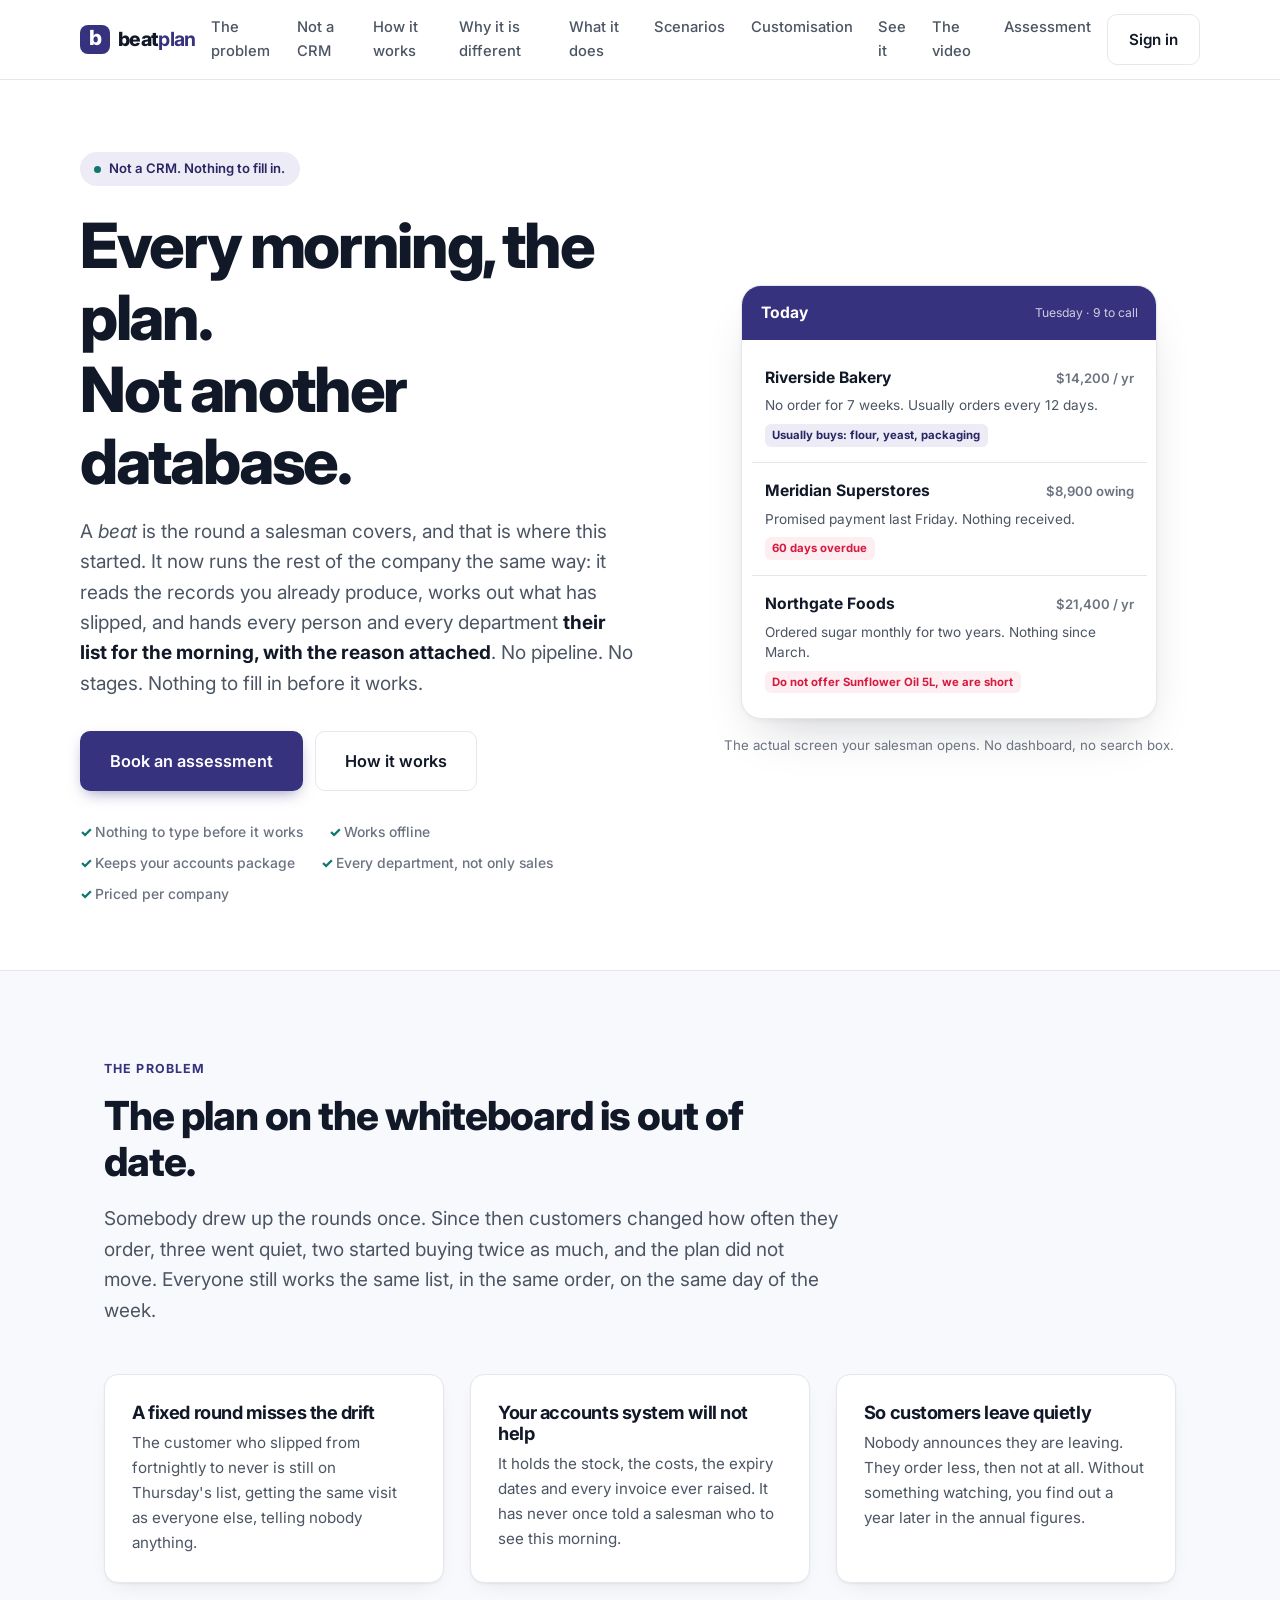
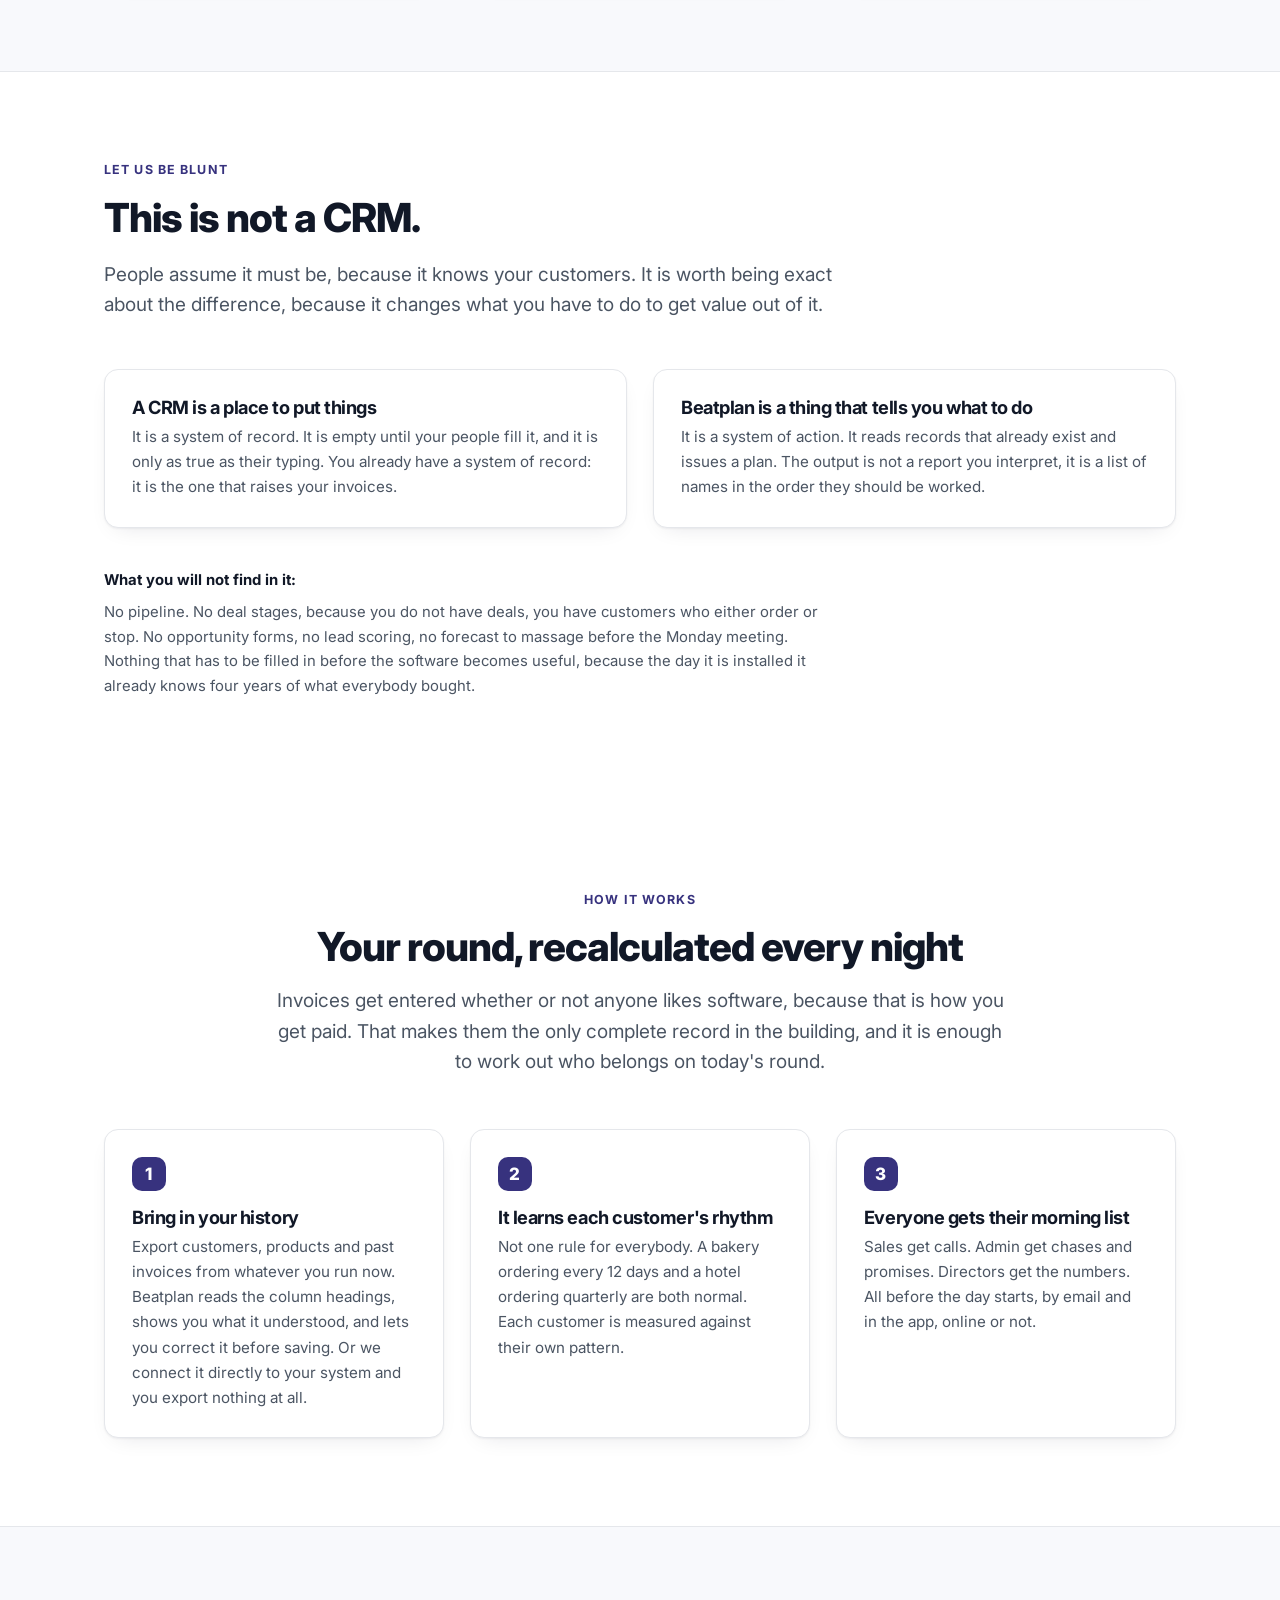
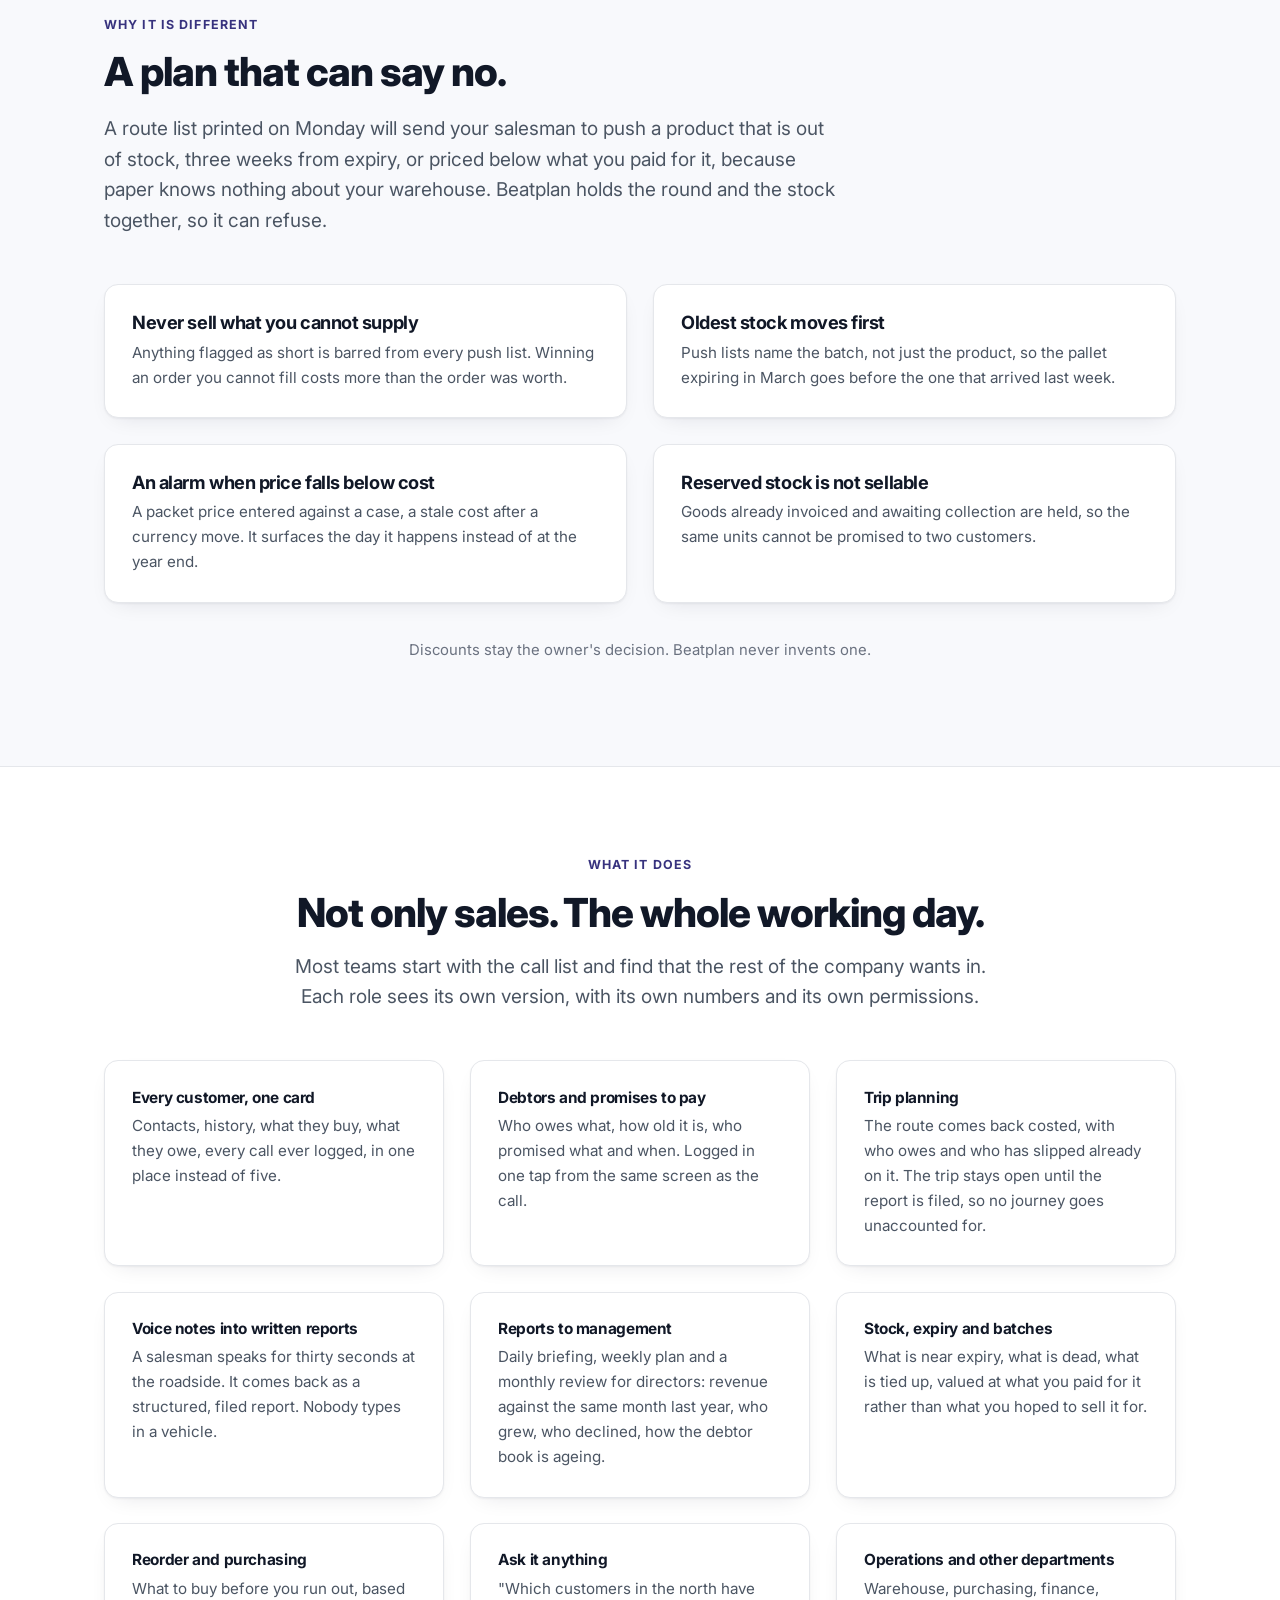
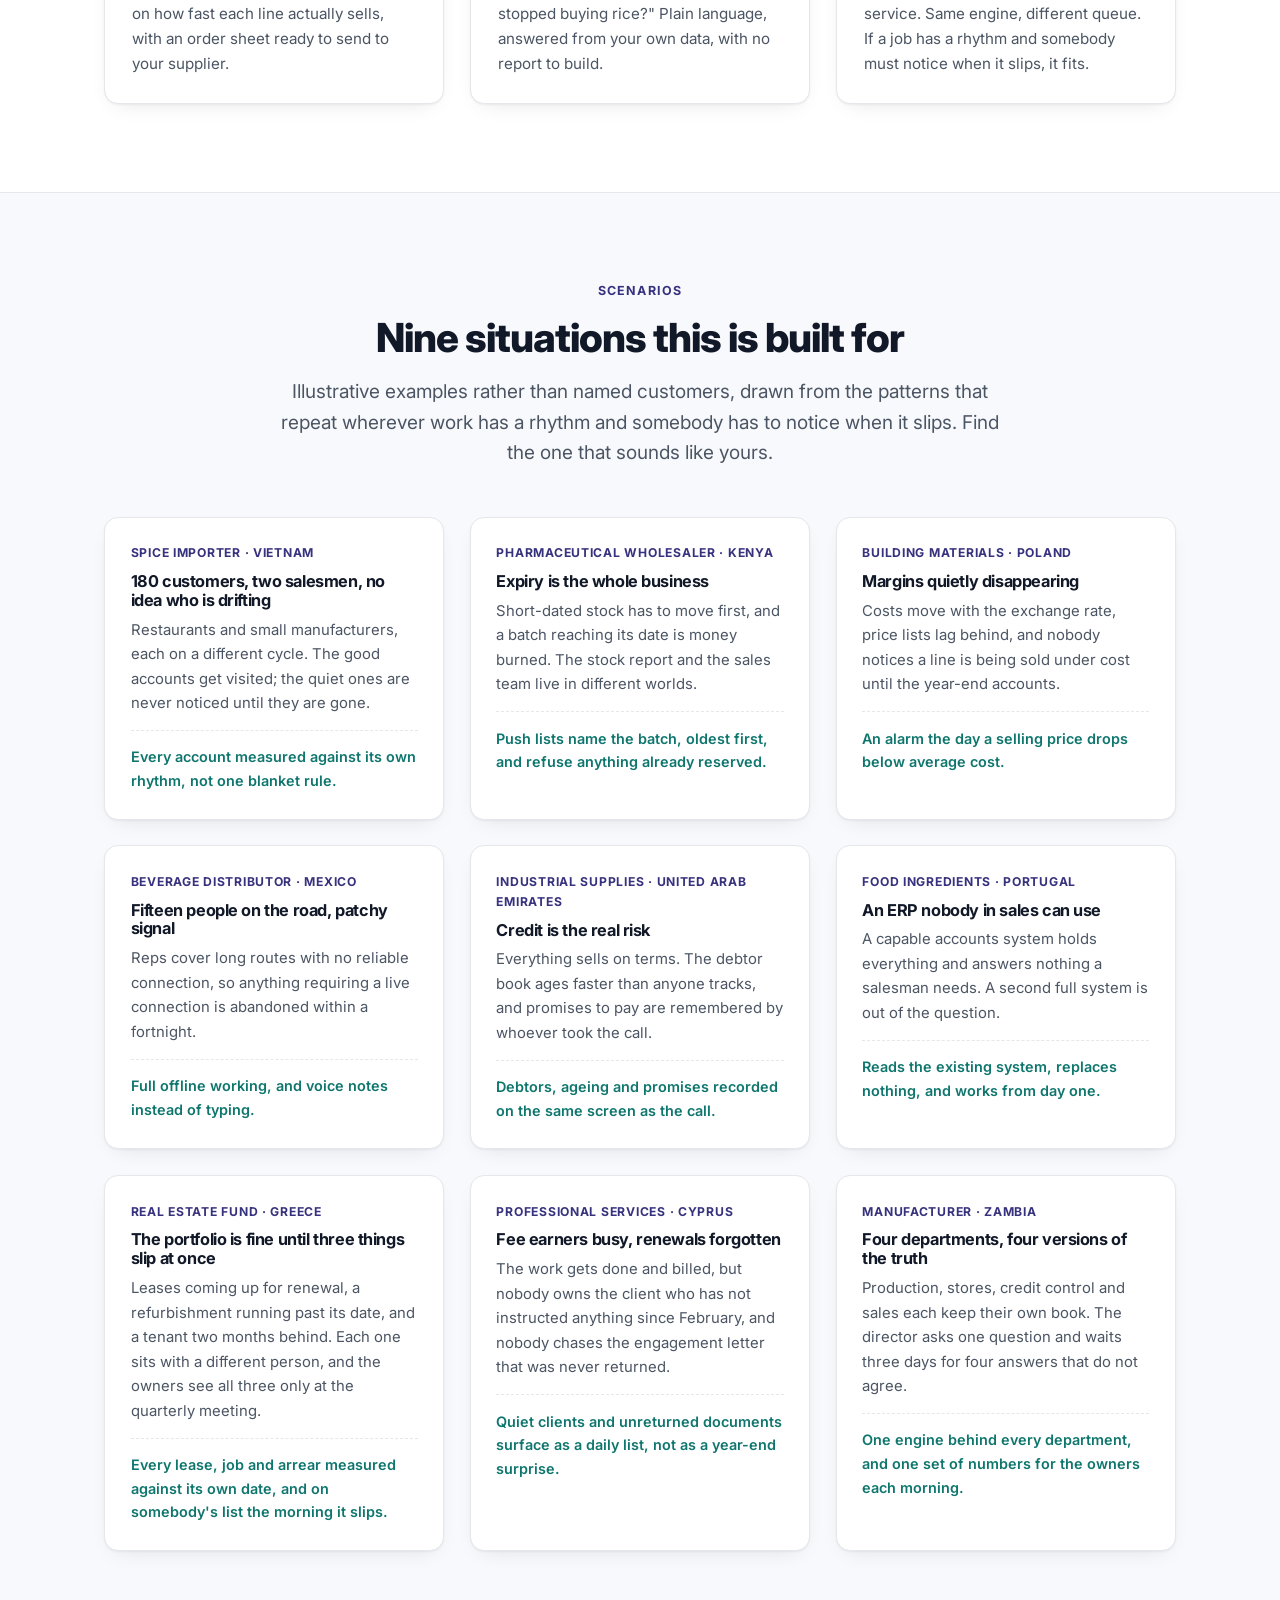
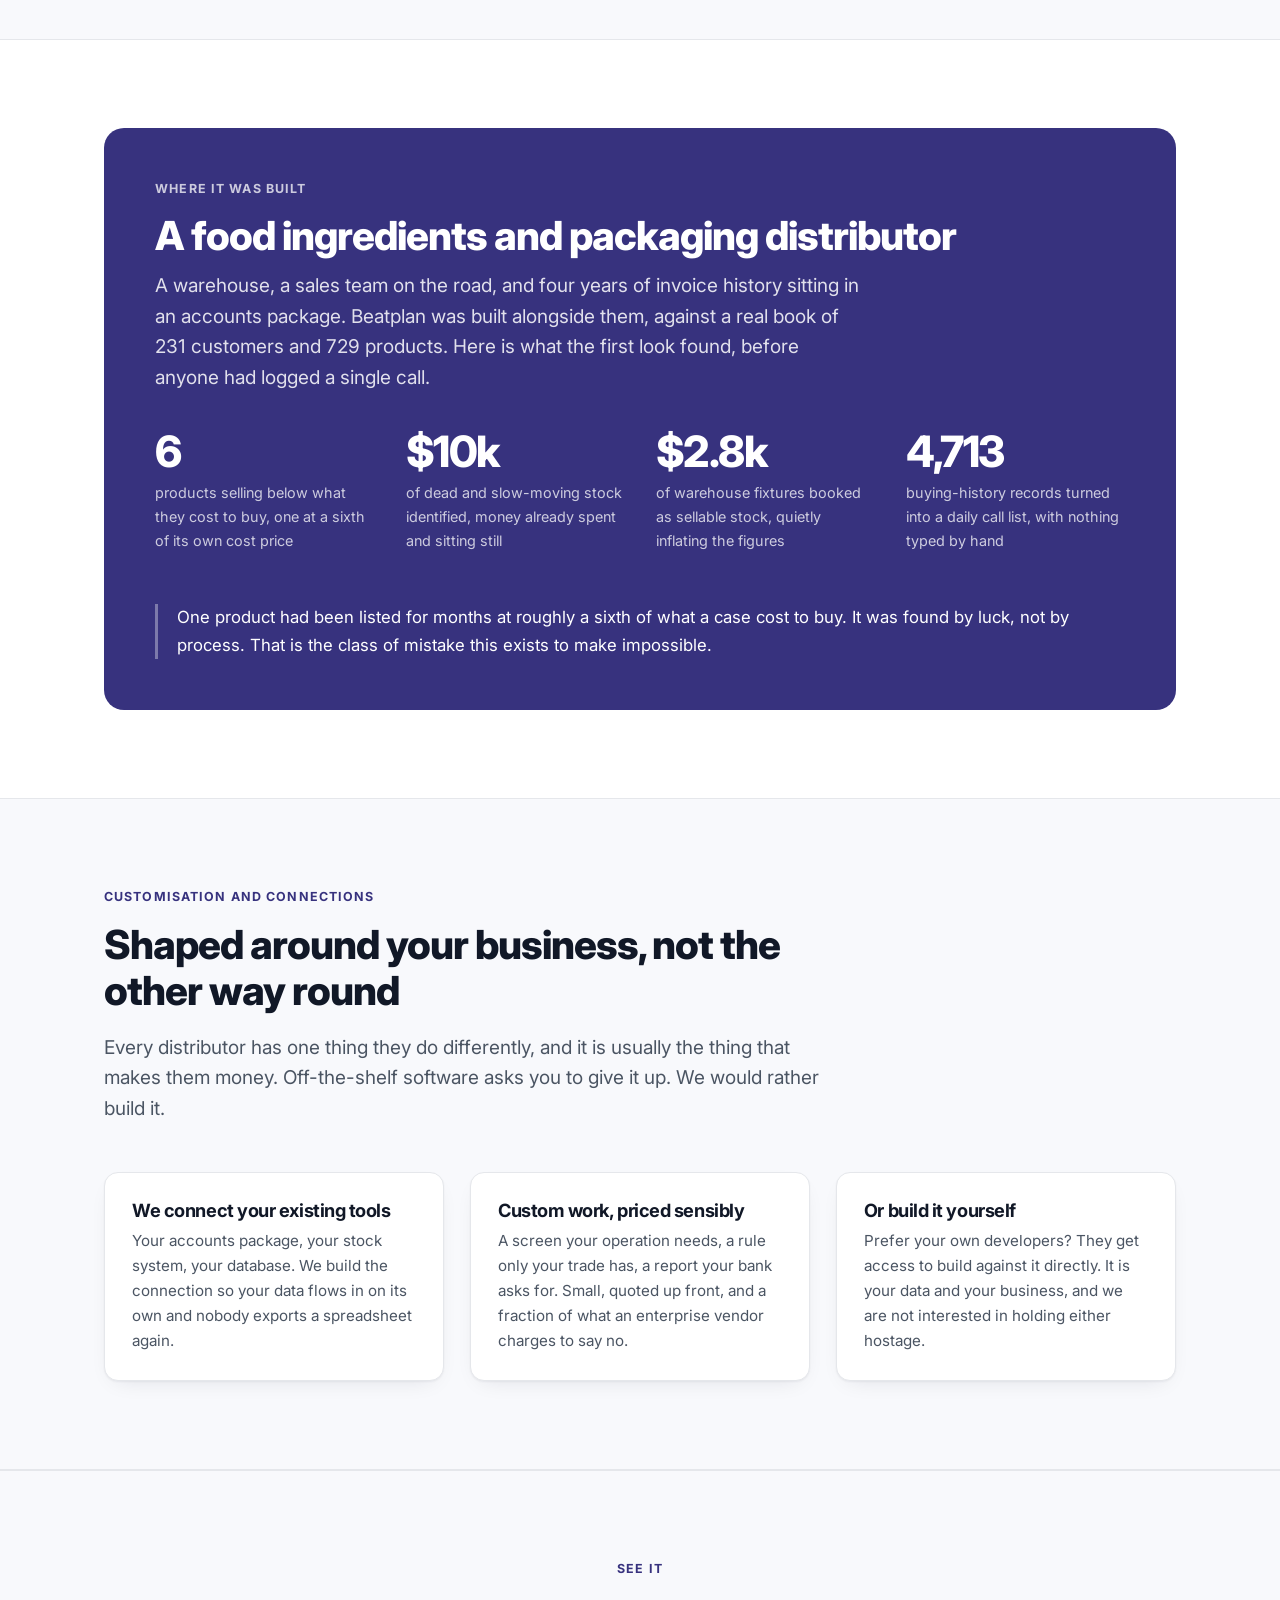
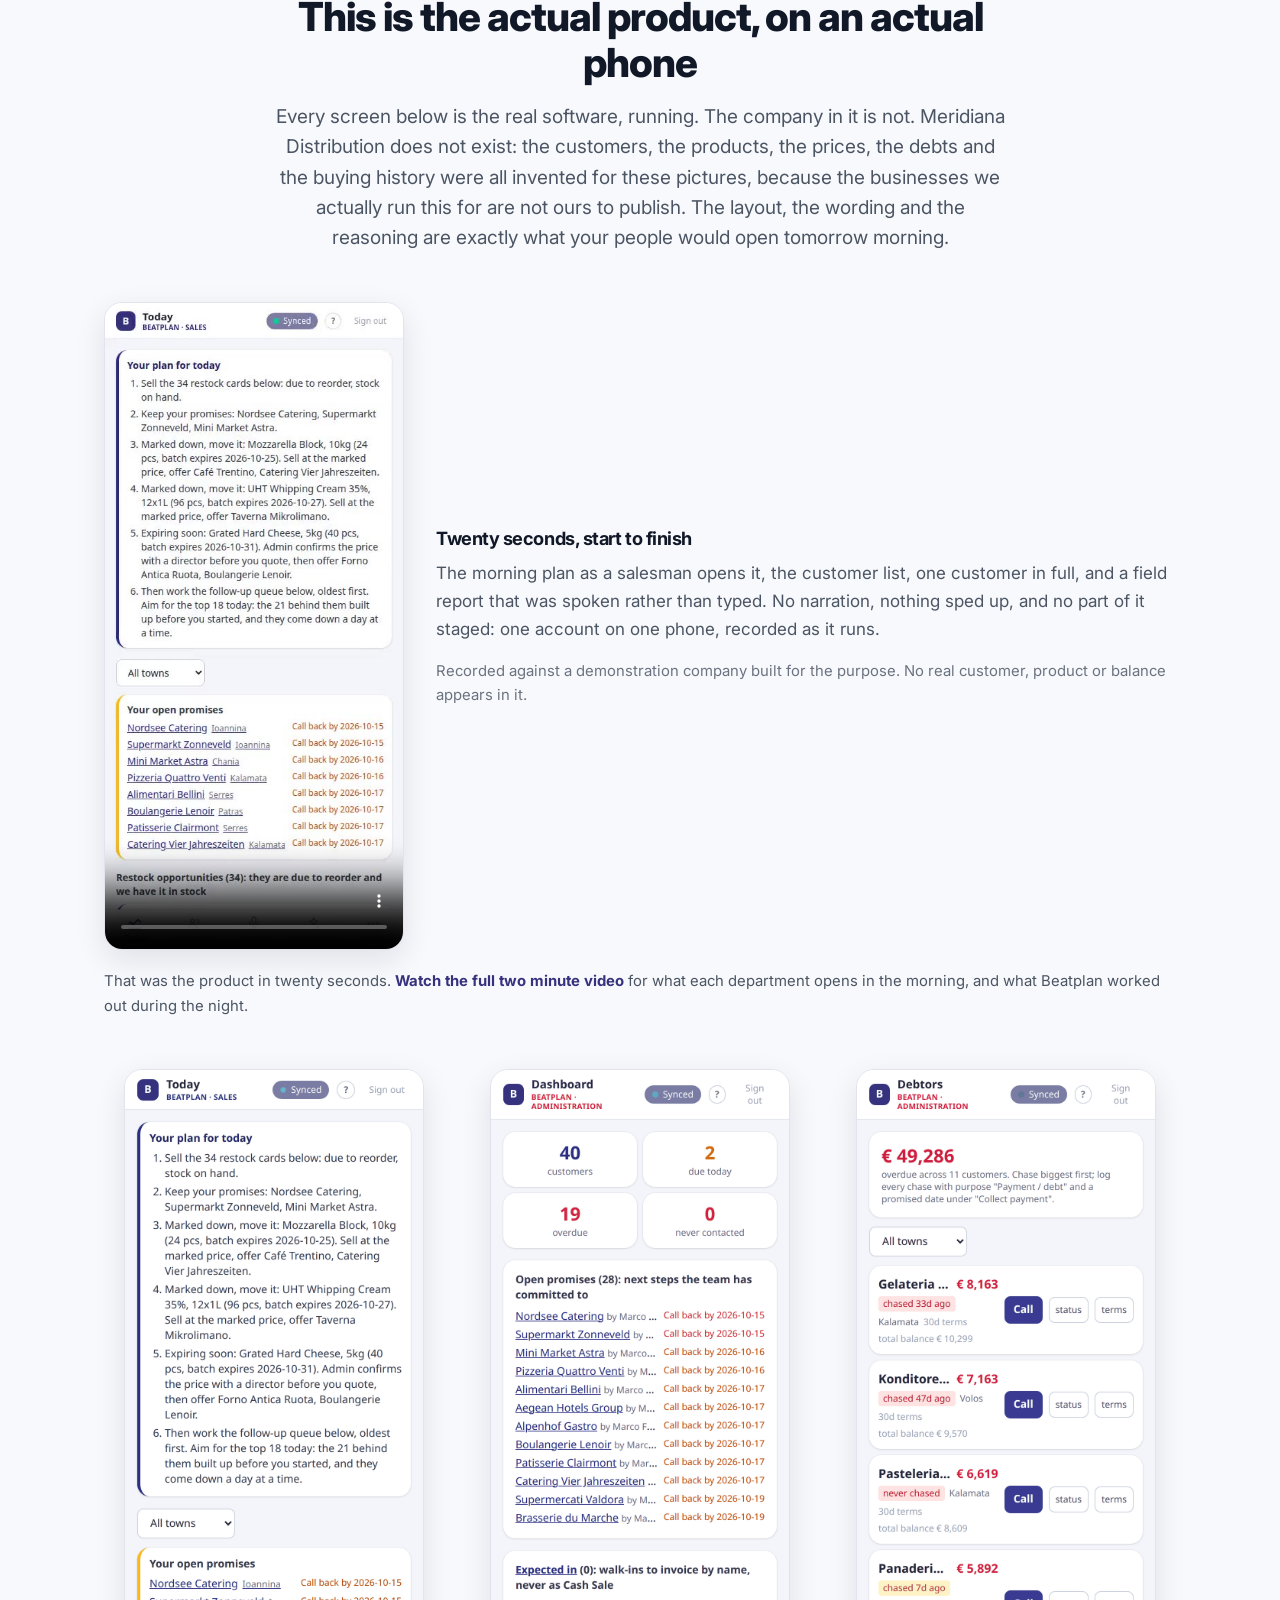
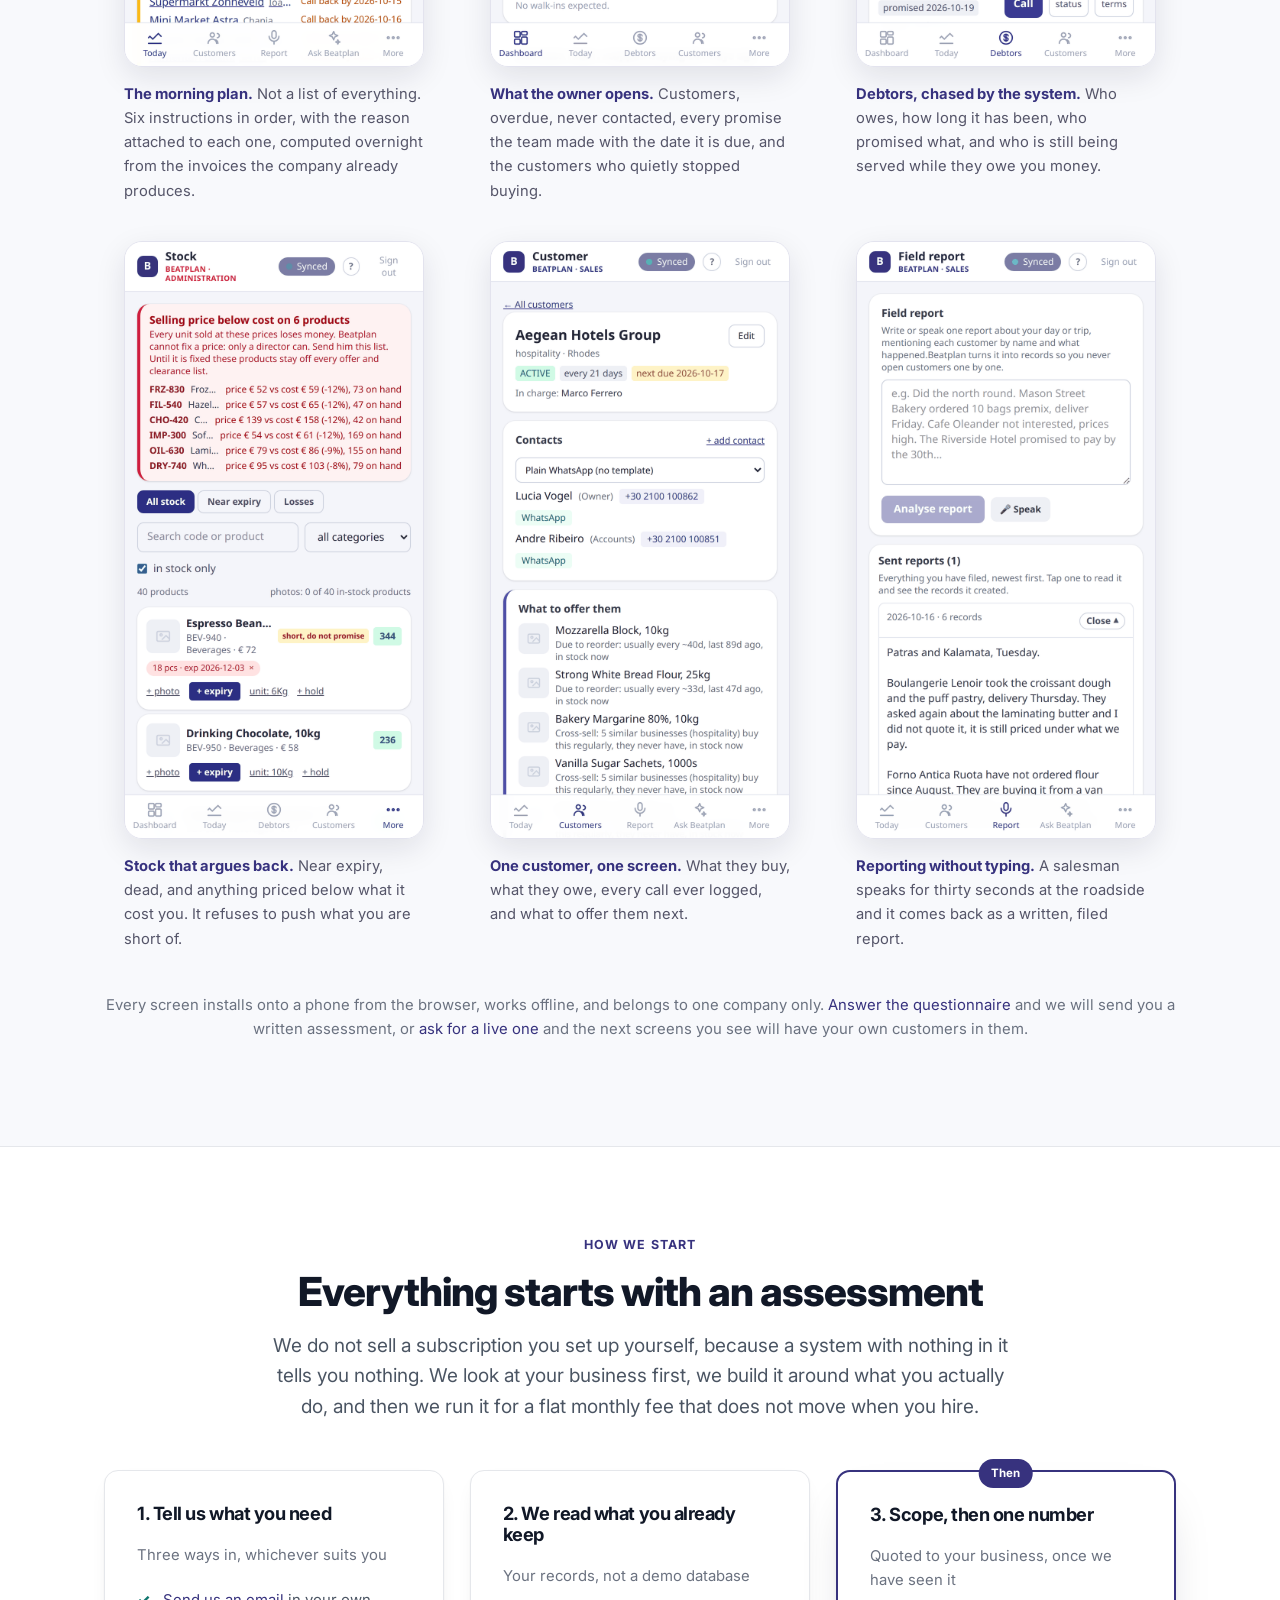
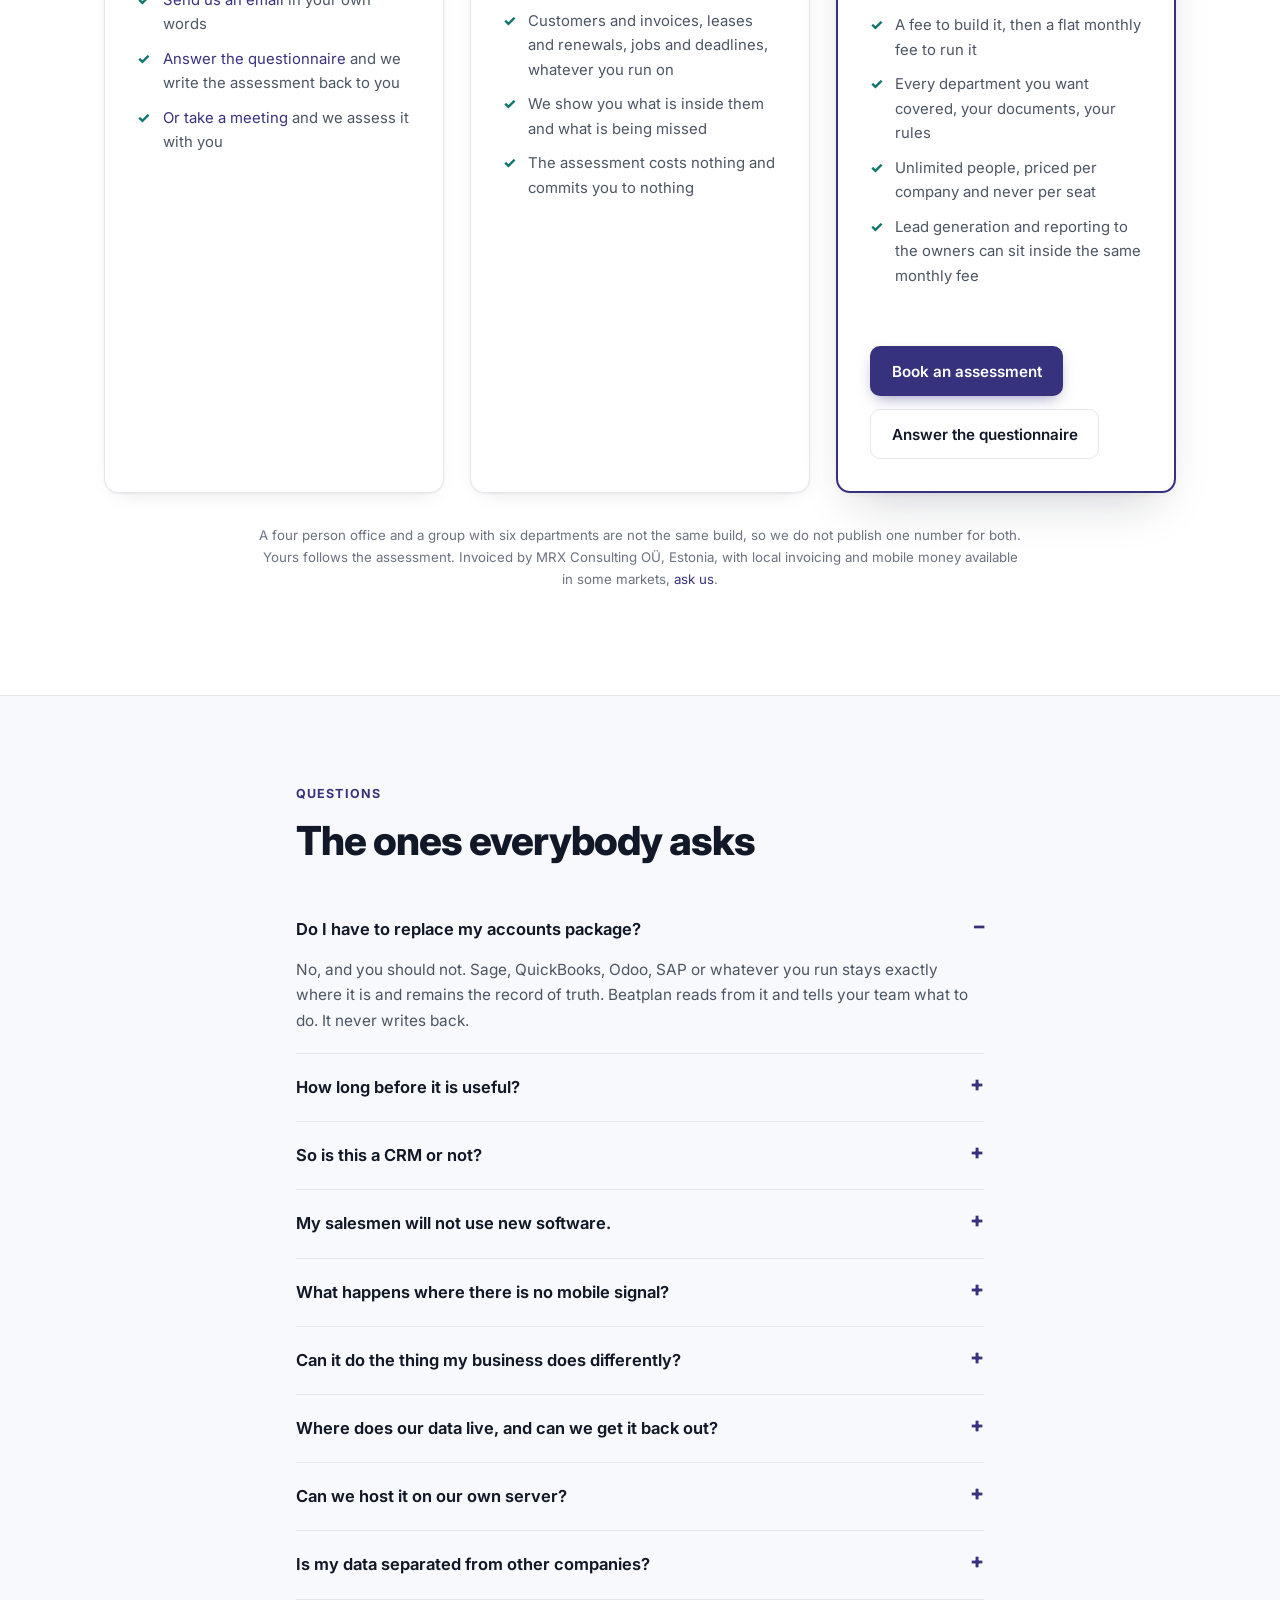
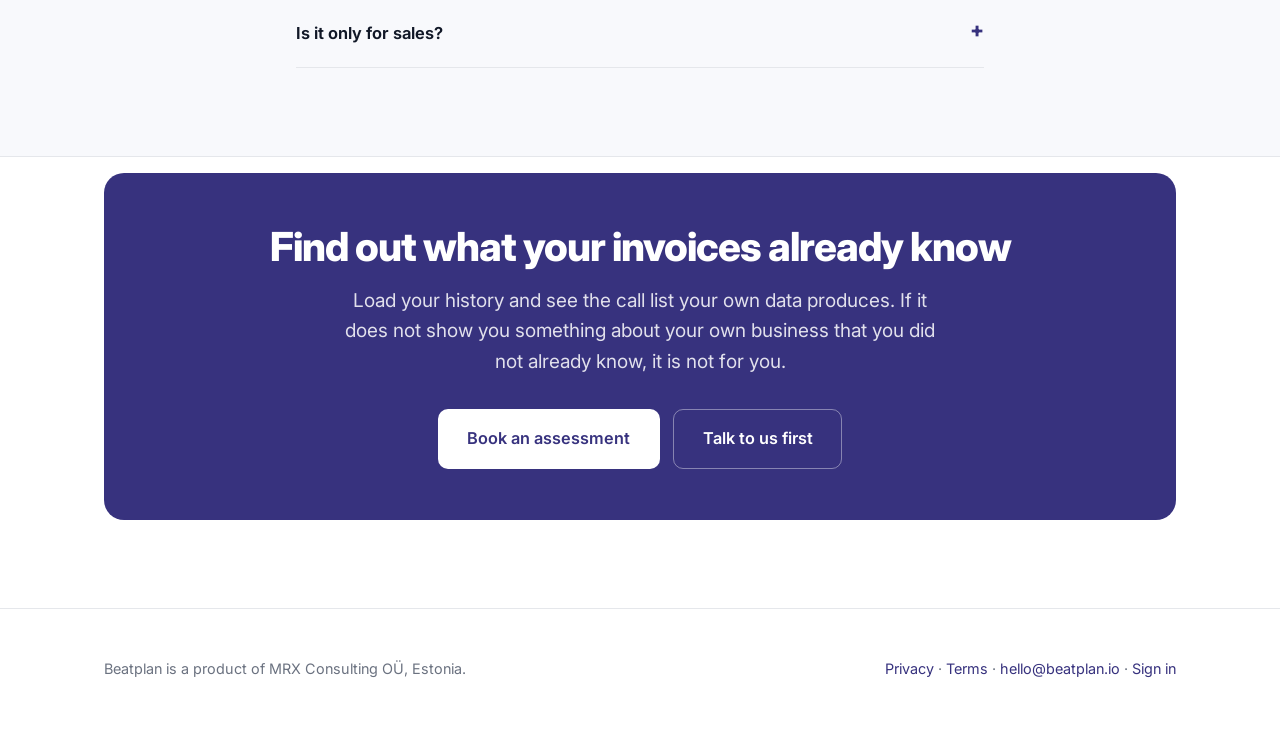
==== index.html @ 6fce6fce "Give each market the video with its own cast The launch video existed on the site only as an orphane" ====
<!doctype html>
<html lang="en">
<head>
<meta charset="utf-8">
<meta name="viewport" content="width=device-width, initial-scale=1, viewport-fit=cover">
<title>Beatplan, the day's plan, computed every morning</title>
<meta name="description" content="Beatplan is not a CRM. It is your beat plan, computed. It reads the invoices you already produce and issues the day's round: who each person sees, why, and what they may sell. Nothing to fill in. Built around your business, then one price for the whole company.">
<meta name="theme-color" content="#37327e">
<link rel="canonical" href="https://beatplan.io/">

<!-- Link previews. Viber, WhatsApp, Telegram, Slack and the rest all read
     these, and every one of them needs an ABSOLUTE image URL: a relative path
     resolves to nothing on their servers and the preview falls back to a bare
     line of text. og:image:width and :height let a chat app reserve the space
     before the image arrives, which is the difference between a card that
     appears and one that pops in a second later. -->
<meta property="og:site_name" content="Beatplan">
<meta property="og:title" content="Not a CRM. Your beat plan, computed.">
<meta property="og:description" content="Beatplan reads the invoices you already produce and issues the day's round: who to see, why, and what they may sell. Nothing to type. Built around your business, then one price for the whole company.">
<meta property="og:type" content="website">
<meta property="og:url" content="https://beatplan.io/">
<meta property="og:locale" content="en_GB">
<meta property="og:image" content="https://beatplan.io/og.png">
<meta property="og:image:secure_url" content="https://beatplan.io/og.png">
<meta property="og:image:type" content="image/png">
<meta property="og:image:width" content="1200">
<meta property="og:image:height" content="630">
<meta property="og:image:alt" content="Beatplan. Not a CRM. The manager that never sleeps.">

<meta name="twitter:card" content="summary_large_image">
<meta name="twitter:title" content="Not a CRM. Your beat plan, computed.">
<meta name="twitter:description" content="Beatplan reads the invoices you already produce and issues the day's round: who to see, why, and what they may sell.">
<meta name="twitter:image" content="https://beatplan.io/og.png">

<link rel="icon" href="/favicon.ico" sizes="any">
<link rel="icon" type="image/png" sizes="32x32" href="/favicon-32.png">
<link rel="apple-touch-icon" href="/apple-touch-icon.png">
<link rel="preconnect" href="https://fonts.googleapis.com">
<link rel="preconnect" href="https://fonts.gstatic.com" crossorigin>
<link href="https://fonts.googleapis.com/css2?family=Inter:wght@400;500;600;700;800&display=swap" rel="stylesheet">
<link rel="stylesheet" href="/app.css">
</head>
<body>

<header>
  <div class="wrap bar">
    <a class="logo" href="/"><span class="mark" aria-hidden="true">b</span><span>beat<b>plan</b></span></a>
    <nav class="navlinks">
      <a href="#problem">The problem</a>
      <a href="#notacrm">Not a CRM</a>
      <a href="#how">How it works</a>
      <a href="#rules">Why it is different</a>
      <a href="#does">What it does</a>
      <a href="#scenarios">Scenarios</a>
      <a href="#custom">Customisation</a>
      <a href="#see">See it</a>
      <a href="/video/">The video</a>
      <a href="#start">Assessment</a>
    </nav>
    <a class="btn btn-ghost" href="https://app.beatplan.io/">Sign in</a>
  </div>
</header>

<!-- hero -->
<div class="wrap hero">
  <div class="hero-grid">
    <div>
      <div class="pill"><span class="dot"></span> Not a CRM. Nothing to fill in.</div>
      <h1>Every morning, the plan.<br>Not another database.</h1>
      <p class="lede" style="margin-top:1.2rem">
        A <em>beat</em> is the round a salesman covers, and that is where this started. It now runs
        the rest of the company the same way: it reads the records you already produce, works out
        what has slipped, and hands every person and every department
        <strong style="color:var(--ink)">their list for the morning, with the reason attached</strong>.
        No pipeline. No stages. Nothing to fill in before it works.
      </p>
      <div class="btn-row" style="margin-top:2rem">
        <a class="btn btn-solid btn-lg" href="/assessment/">Book an assessment</a>
        <a class="btn btn-ghost btn-lg" href="#how">How it works</a>
      </div>
      <div class="trust">
        <span>Nothing to type before it works</span>
        <span>Works offline</span>
        <span>Keeps your accounts package</span>
        <span>Every department, not only sales</span>
        <span>Priced per company</span>
      </div>
    </div>
    <div>
      <div class="device">
        <div class="device-top"><strong>Today</strong><span>Tuesday · 9 to call</span></div>
        <div class="device-body">
          <div class="row">
            <div class="row-head"><span class="row-name" data-eu="Boulangerie Lenoir">Riverside Bakery</span><span class="row-val" data-eu="€14,200 / yr">$14,200 / yr</span></div>
            <p class="row-why">No order for 7 weeks. Usually orders every 12 days.</p>
            <span class="tag tag-brand">Usually buys: flour, yeast, packaging</span>
          </div>
          <div class="row">
            <div class="row-head"><span class="row-name" data-eu="Mercado Ribeiro">Meridian Superstores</span><span class="row-val" data-eu="€8,900 owing">$8,900 owing</span></div>
            <p class="row-why">Promised payment last Friday. Nothing received.</p>
            <span class="tag tag-alarm">60 days overdue</span>
          </div>
          <div class="row">
            <div class="row-head"><span class="row-name" data-eu="Nordkern Lebensmittel">Northgate Foods</span><span class="row-val" data-eu="€21,400 / yr">$21,400 / yr</span></div>
            <p class="row-why">Ordered sugar monthly for two years. Nothing since March.</p>
            <span class="tag tag-alarm">Do not offer Sunflower Oil 5L, we are short</span>
          </div>
        </div>
      </div>
      <p class="caption">The actual screen your salesman opens. No dashboard, no search box.</p>
    </div>
  </div>
</div>

<!-- problem -->
<section id="problem" class="tinted">
  <div class="wrap">
    <div class="narrow">
      <p class="eyebrow">The problem</p>
      <h2>The plan on the whiteboard is out of date.</h2>
      <p class="lede" style="margin-top:1.2rem">
        Somebody drew up the rounds once. Since then customers changed how often they order, three
        went quiet, two started buying twice as much, and the plan did not move. Everyone still works
        the same list, in the same order, on the same day of the week.
      </p>
    </div>
    <div class="grid g3" style="margin-top:3rem">
      <div class="card"><h3>A fixed round misses the drift</h3>
        <p>The customer who slipped from fortnightly to never is still on Thursday's list, getting the
        same visit as everyone else, telling nobody anything.</p></div>
      <div class="card"><h3>Your accounts system will not help</h3>
        <p>It holds the stock, the costs, the expiry dates and every invoice ever raised. It has never
        once told a salesman who to see this morning.</p></div>
      <div class="card"><h3>So customers leave quietly</h3>
        <p>Nobody announces they are leaving. They order less, then not at all. Without something
        watching, you find out a year later in the annual figures.</p></div>
    </div>
  </div>
</section>


<!-- what it is not -->
<section id="notacrm">
  <div class="wrap">
    <div class="narrow">
      <p class="eyebrow">Let us be blunt</p>
      <h2>This is not a CRM.</h2>
      <p class="lede" style="margin-top:1.2rem">
        People assume it must be, because it knows your customers. It is worth being exact about the
        difference, because it changes what you have to do to get value out of it.
      </p>
    </div>
    <div class="grid g2" style="margin-top:3rem">
      <div class="card">
        <h3>A CRM is a place to put things</h3>
        <p>It is a system of record. It is empty until your people fill it, and it is only as true as
        their typing. You already have a system of record: it is the one that raises your invoices.</p>
      </div>
      <div class="card">
        <h3>Beatplan is a thing that tells you what to do</h3>
        <p>It is a system of action. It reads records that already exist and issues a plan. The output
        is not a report you interpret, it is a list of names in the order they should be worked.</p>
      </div>
    </div>
    <div class="narrow" style="margin-top:2.5rem">
      <p class="small" style="margin-bottom:.5rem"><strong style="color:var(--ink)">What you will not find in it:</strong></p>
      <p class="small">
        No pipeline. No deal stages, because you do not have deals, you have customers who either
        order or stop. No opportunity forms, no lead scoring, no forecast to massage before the
        Monday meeting. Nothing that has to be filled in before the software becomes useful, because
        the day it is installed it already knows four years of what everybody bought.
      </p>
    </div>
  </div>
</section>

<!-- how -->
<section id="how">
  <div class="wrap">
    <div class="narrow center" style="margin:0 auto 3.2rem">
      <p class="eyebrow">How it works</p>
      <h2>Your round, recalculated every night</h2>
      <p class="lede" style="margin-top:1rem">
        Invoices get entered whether or not anyone likes software, because that is how you get paid.
        That makes them the only complete record in the building, and it is enough to work out who
        belongs on today's round.
      </p>
    </div>
    <div class="grid g3">
      <div class="card"><div class="step-n">1</div><h3>Bring in your history</h3>
        <p>Export customers, products and past invoices from whatever you run now. Beatplan reads the
        column headings, shows you what it understood, and lets you correct it before saving. Or we
        connect it directly to your system and you export nothing at all.</p></div>
      <div class="card"><div class="step-n">2</div><h3>It learns each customer's rhythm</h3>
        <p>Not one rule for everybody. A bakery ordering every 12 days and a hotel ordering quarterly
        are both normal. Each customer is measured against their own pattern.</p></div>
      <div class="card"><div class="step-n">3</div><h3>Everyone gets their morning list</h3>
        <p>Sales get calls. Admin get chases and promises. Directors get the numbers. All before the
        day starts, by email and in the app, online or not.</p></div>
    </div>
  </div>
</section>

<!-- difference -->
<section id="rules" class="tinted">
  <div class="wrap">
    <div class="narrow">
      <p class="eyebrow">Why it is different</p>
      <h2>A plan that can say no.</h2>
      <p class="lede" style="margin-top:1.2rem">
        A route list printed on Monday will send your salesman to push a product that is out of
        stock, three weeks from expiry, or priced below what you paid for it, because paper knows
        nothing about your warehouse. Beatplan holds the round and the stock together, so it can
        refuse.
      </p>
    </div>
    <div class="grid g2" style="margin-top:3rem">
      <div class="card"><h3>Never sell what you cannot supply</h3>
        <p>Anything flagged as short is barred from every push list. Winning an order you cannot fill
        costs more than the order was worth.</p></div>
      <div class="card"><h3>Oldest stock moves first</h3>
        <p>Push lists name the batch, not just the product, so the pallet expiring in March goes
        before the one that arrived last week.</p></div>
      <div class="card"><h3>An alarm when price falls below cost</h3>
        <p>A packet price entered against a case, a stale cost after a currency move. It surfaces the
        day it happens instead of at the year end.</p></div>
      <div class="card"><h3>Reserved stock is not sellable</h3>
        <p>Goods already invoiced and awaiting collection are held, so the same units cannot be
        promised to two customers.</p></div>
    </div>
    <p class="center muted small" style="margin-top:2.2rem">Discounts stay the owner's decision. Beatplan never invents one.</p>
  </div>
</section>

<!-- what it does -->
<section id="does">
  <div class="wrap">
    <div class="narrow center" style="margin:0 auto 3rem">
      <p class="eyebrow">What it does</p>
      <h2>Not only sales. The whole working day.</h2>
      <p class="lede" style="margin-top:1rem">
        Most teams start with the call list and find that the rest of the company wants in. Each role
        sees its own version, with its own numbers and its own permissions.
      </p>
    </div>
    <div class="grid g3">
      <div class="card"><h4>Every customer, one card</h4><p class="small" style="margin-top:.4rem">Contacts, history, what they buy, what they owe, every call ever logged, in one place instead of five.</p></div>
      <div class="card"><h4>Debtors and promises to pay</h4><p class="small" style="margin-top:.4rem">Who owes what, how old it is, who promised what and when. Logged in one tap from the same screen as the call.</p></div>
      <div class="card"><h4>Trip planning</h4><p class="small" style="margin-top:.4rem">The route comes back costed, with who owes and who has slipped already on it. The trip stays open until the report is filed, so no journey goes unaccounted for.</p></div>
      <div class="card"><h4>Voice notes into written reports</h4><p class="small" style="margin-top:.4rem">A salesman speaks for thirty seconds at the roadside. It comes back as a structured, filed report. Nobody types in a vehicle.</p></div>
      <div class="card"><h4>Reports to management</h4><p class="small" style="margin-top:.4rem">Daily briefing, weekly plan and a monthly review for directors: revenue against the same month last year, who grew, who declined, how the debtor book is ageing.</p></div>
      <div class="card"><h4>Stock, expiry and batches</h4><p class="small" style="margin-top:.4rem">What is near expiry, what is dead, what is tied up, valued at what you paid for it rather than what you hoped to sell it for.</p></div>
      <div class="card"><h4>Reorder and purchasing</h4><p class="small" style="margin-top:.4rem">What to buy before you run out, based on how fast each line actually sells, with an order sheet ready to send to your supplier.</p></div>
      <div class="card"><h4>Ask it anything</h4><p class="small" style="margin-top:.4rem">"Which customers in the north have stopped buying rice?" Plain language, answered from your own data, with no report to build.</p></div>
      <div class="card"><h4>Operations and other departments</h4><p class="small" style="margin-top:.4rem">Warehouse, purchasing, finance, service. Same engine, different queue. If a job has a rhythm and somebody must notice when it slips, it fits.</p></div>
    </div>
  </div>
</section>

<!-- scenarios -->
<section id="scenarios" class="tinted">
  <div class="wrap">
    <div class="narrow center" style="margin:0 auto 3rem">
      <p class="eyebrow">Scenarios</p>
      <h2>Nine situations this is built for</h2>
      <p class="lede" style="margin-top:1rem">
        Illustrative examples rather than named customers, drawn from the patterns that repeat
        wherever work has a rhythm and somebody has to notice when it slips. Find the one that
        sounds like yours.
      </p>
    </div>
    <div class="grid g3">
      <div class="scen" data-region="row">
        <div class="where">Spice importer · Vietnam</div>
        <h4>180 customers, two salesmen, no idea who is drifting</h4>
        <p>Restaurants and small manufacturers, each on a different cycle. The good accounts get
        visited; the quiet ones are never noticed until they are gone.</p>
        <p class="out">Every account measured against its own rhythm, not one blanket rule.</p>
      </div>
      <div class="scen" data-region="africa">
        <div class="where">Pharmaceutical wholesaler · Kenya</div>
        <h4>Expiry is the whole business</h4>
        <p>Short-dated stock has to move first, and a batch reaching its date is money burned. The
        stock report and the sales team live in different worlds.</p>
        <p class="out">Push lists name the batch, oldest first, and refuse anything already reserved.</p>
      </div>
      <div class="scen" data-region="eu">
        <div class="where">Building materials · Poland</div>
        <h4>Margins quietly disappearing</h4>
        <p>Costs move with the exchange rate, price lists lag behind, and nobody notices a line is
        being sold under cost until the year-end accounts.</p>
        <p class="out">An alarm the day a selling price drops below average cost.</p>
      </div>
      <div class="scen" data-region="row">
        <div class="where">Beverage distributor · Mexico</div>
        <h4>Fifteen people on the road, patchy signal</h4>
        <p>Reps cover long routes with no reliable connection, so anything requiring a live
        connection is abandoned within a fortnight.</p>
        <p class="out">Full offline working, and voice notes instead of typing.</p>
      </div>
      <div class="scen" data-region="row">
        <div class="where">Industrial supplies · United Arab Emirates</div>
        <h4>Credit is the real risk</h4>
        <p>Everything sells on terms. The debtor book ages faster than anyone tracks, and promises to
        pay are remembered by whoever took the call.</p>
        <p class="out">Debtors, ageing and promises recorded on the same screen as the call.</p>
      </div>
      <div class="scen" data-region="eu">
        <div class="where">Food ingredients · Portugal</div>
        <h4>An ERP nobody in sales can use</h4>
        <p>A capable accounts system holds everything and answers nothing a salesman needs. A second
        full system is out of the question.</p>
        <p class="out">Reads the existing system, replaces nothing, and works from day one.</p>
      </div>
      <div class="scen" data-region="eu">
        <div class="where">Real estate fund · Greece</div>
        <h4>The portfolio is fine until three things slip at once</h4>
        <p>Leases coming up for renewal, a refurbishment running past its date, and a tenant two
        months behind. Each one sits with a different person, and the owners see all three only at
        the quarterly meeting.</p>
        <p class="out">Every lease, job and arrear measured against its own date, and on somebody's list the morning it slips.</p>
      </div>
      <div class="scen" data-region="eu">
        <div class="where">Professional services · Cyprus</div>
        <h4>Fee earners busy, renewals forgotten</h4>
        <p>The work gets done and billed, but nobody owns the client who has not instructed anything
        since February, and nobody chases the engagement letter that was never returned.</p>
        <p class="out">Quiet clients and unreturned documents surface as a daily list, not as a year-end surprise.</p>
      </div>
      <div class="scen" data-region="africa">
        <div class="where">Manufacturer · Zambia</div>
        <h4>Four departments, four versions of the truth</h4>
        <p>Production, stores, credit control and sales each keep their own book. The director asks
        one question and waits three days for four answers that do not agree.</p>
        <p class="out">One engine behind every department, and one set of numbers for the owners each morning.</p>
      </div>
    </div>
  </div>
</section>

<!-- case study -->
<section>
  <div class="wrap">
    <div class="case">
      <p class="eyebrow" style="color:rgba(255,255,255,.75)">Where it was built</p>
      <h2>A food ingredients and packaging distributor</h2>
      <p class="lede" style="color:rgba(255,255,255,.85); max-width:44rem">
        A warehouse, a sales team on the road, and four years of invoice history sitting in an
        accounts package. Beatplan was built alongside them, against a real book of 231 customers and
        729 products. Here is what the first look found, before anyone had logged a single call.
      </p>
      <div class="case-grid">
        <div><div class="stat">6</div><p class="stat-l">products selling below what they cost to buy, one at a sixth of its own cost price</p></div>
        <div><div class="stat">$10k</div><p class="stat-l">of dead and slow-moving stock identified, money already spent and sitting still</p></div>
        <div><div class="stat">$2.8k</div><p class="stat-l">of warehouse fixtures booked as sellable stock, quietly inflating the figures</p></div>
        <div><div class="stat">4,713</div><p class="stat-l">buying-history records turned into a daily call list, with nothing typed by hand</p></div>
      </div>
      <div class="quote">
        One product had been listed for months at roughly a sixth of what a case cost to buy. It was
        found by luck, not by process. That is the class of mistake this exists to make impossible.
      </div>
    </div>
  </div>
</section>

<!-- customisation -->
<section id="custom" class="tinted">
  <div class="wrap">
    <div class="narrow">
      <p class="eyebrow">Customisation and connections</p>
      <h2>Shaped around your business, not the other way round</h2>
      <p class="lede" style="margin-top:1.2rem">
        Every distributor has one thing they do differently, and it is usually the thing that makes
        them money. Off-the-shelf software asks you to give it up. We would rather build it.
      </p>
    </div>
    <div class="grid g3" style="margin-top:3rem">
      <div class="card"><h3>We connect your existing tools</h3>
        <p>Your accounts package, your stock system, your database. We build the connection so your
        data flows in on its own and nobody exports a spreadsheet again.</p></div>
      <div class="card"><h3>Custom work, priced sensibly</h3>
        <p>A screen your operation needs, a rule only your trade has, a report your bank asks for.
        Small, quoted up front, and a fraction of what an enterprise vendor charges to say no.</p></div>
      <div class="card"><h3>Or build it yourself</h3>
        <p>Prefer your own developers? They get access to build against it directly. It is your data
        and your business, and we are not interested in holding either hostage.</p></div>
    </div>
  </div>
</section>

<!-- see it -->
<section id="see" class="tinted">
  <div class="wrap">
    <div class="narrow center" style="margin:0 auto 3rem">
      <p class="eyebrow">See it</p>
      <h2>This is the actual product, on an actual phone</h2>
      <p class="lede" style="margin-top:1rem">
        Every screen below is the real software, running. The company in it is not. Meridiana
        Distribution does not exist: the customers, the products, the prices, the debts and the
        buying history were all invented for these pictures, because the businesses we actually
        run this for are not ours to publish. The layout, the wording and the reasoning are
        exactly what your people would open tomorrow morning.
      </p>
    </div>

    <div class="vidwrap">
      <video controls playsinline muted preload="none"
             poster="/img/beatplan-walkthrough-poster.jpg">
        <source src="/img/beatplan-walkthrough.mp4" type="video/mp4">
        Your browser cannot play this video. The screens below show the same thing.
      </video>
      <div>
        <h3>Twenty seconds, start to finish</h3>
        <p>The morning plan as a salesman opens it, the customer list, one customer in full, and a
          field report that was spoken rather than typed. No narration, nothing sped up, and no
          part of it staged: one account on one phone, recorded as it runs.</p>
        <p class="small muted">Recorded against a demonstration company built for the purpose.
          No real customer, product or balance appears in it.</p>
      </div>
    </div>
    <p class="small" style="margin:-2rem 0 3.2rem">
        That was the product in twenty seconds. <a href="/video/"><strong>Watch the full two minute
        video</strong></a> for what each department opens in the morning, and what Beatplan worked
        out during the night.
      </p>

    <div class="shots">
      <div class="shot">
        <img src="/img/app-today.png" alt="The day's plan on a salesman's phone" loading="lazy">
        <p><b>The morning plan.</b> Not a list of everything. Six instructions in order, with the
          reason attached to each one, computed overnight from the invoices the company already
          produces.</p>
      </div>
      <div class="shot">
        <img src="/img/app-dashboard.png" alt="The director's dashboard" loading="lazy">
        <p><b>What the owner opens.</b> Customers, overdue, never contacted, every promise the team
          made with the date it is due, and the customers who quietly stopped buying.</p>
      </div>
      <div class="shot">
        <img src="/img/app-debtors.png" alt="Debtors and collections" loading="lazy">
        <p><b>Debtors, chased by the system.</b> Who owes, how long it has been, who promised what,
          and who is still being served while they owe you money.</p>
      </div>
    </div>

    <div class="shots" style="margin-top:2.4rem">
      <div class="shot">
        <img src="/img/app-stock.png" alt="Stock, batches and expiry" loading="lazy">
        <p><b>Stock that argues back.</b> Near expiry, dead, and anything priced below what it cost
          you. It refuses to push what you are short of.</p>
      </div>
      <div class="shot">
        <img src="/img/app-customer.png" alt="A single customer record" loading="lazy">
        <p><b>One customer, one screen.</b> What they buy, what they owe, every call ever logged,
          and what to offer them next.</p>
      </div>
      <div class="shot">
        <img src="/img/app-report.png" alt="Reporting from the field" loading="lazy">
        <p><b>Reporting without typing.</b> A salesman speaks for thirty seconds at the roadside and
          it comes back as a written, filed report.</p>
      </div>
    </div>

    <p class="center small muted" style="margin-top:2.6rem">
      Every screen installs onto a phone from the browser, works offline, and belongs to one company
      only. <a href="/questionnaire/">Answer the questionnaire</a> and we will send you a written
      assessment, or <a href="/assessment/">ask for a live one</a> and the next screens you see will
      have your own customers in them.
    </p>
  </div>
</section>

<!-- how we start -->
<section id="start">
  <div class="wrap">
    <div class="narrow center" style="margin:0 auto 3rem">
      <p class="eyebrow">How we start</p>
      <h2>Everything starts with an assessment</h2>
      <p class="lede" style="margin-top:1rem">
        We do not sell a subscription you set up yourself, because a system with nothing in it
        tells you nothing. We look at your business first, we build it around what you actually
        do, and then we run it for a flat monthly fee that does not move when you hire.
      </p>
    </div>

    <div class="grid g3">
      <div class="plan">
        <h3>1. Tell us what you need</h3>
        <p class="small muted" style="margin:.4rem 0 0">Three ways in, whichever suits you</p>
        <ul class="ticks">
          <li><a href="mailto:hello@beatplan.io">Send us an email</a> in your own words</li>
          <li><a href="/questionnaire/">Answer the questionnaire</a> and we write the assessment back to you</li>
          <li><a href="/assessment/">Or take a meeting</a> and we assess it with you</li>
        </ul>
      </div>
      <div class="plan">
        <h3>2. We read what you already keep</h3>
        <p class="small muted" style="margin:.4rem 0 0">Your records, not a demo database</p>
        <ul class="ticks">
          <li>Customers and invoices, leases and renewals, jobs and deadlines, whatever you run on</li>
          <li>We show you what is inside them and what is being missed</li>
          <li>The assessment costs nothing and commits you to nothing</li>
        </ul>
      </div>
      <div class="plan featured">
        <span class="badge">Then</span>
        <h3>3. Scope, then one number</h3>
        <p class="small muted" style="margin:.4rem 0 0">Quoted to your business, once we have seen it</p>
        <ul class="ticks">
          <li>A fee to build it, then a flat monthly fee to run it</li>
          <li>Every department you want covered, your documents, your rules</li>
          <li>Unlimited people, priced per company and never per seat</li>
          <li>Lead generation and reporting to the owners can sit inside the same monthly fee</li>
        </ul>
        <div class="btn-row" style="margin-top:1.2rem">
          <a class="btn btn-solid" href="/assessment/">Book an assessment</a>
          <a class="btn btn-ghost" href="/questionnaire/">Answer the questionnaire</a>
        </div>
      </div>
    </div>

    <p class="tiny muted center" style="margin-top:2rem; max-width:48rem; margin-left:auto; margin-right:auto">
      A four person office and a group with six departments are not the same build, so we do not
      publish one number for both. Yours follows the assessment. Invoiced by MRX Consulting O&Uuml;,
      Estonia, with local invoicing and mobile money available in some markets,
      <a href="mailto:hello@beatplan.io">ask us</a>.
    </p>
  </div>
</section>

<!-- faq -->
<section class="tinted">
  <div class="wrap narrow">
    <p class="eyebrow">Questions</p>
    <h2 style="margin-bottom:2rem">The ones everybody asks</h2>
    <details open><summary>Do I have to replace my accounts package?</summary>
      <p>No, and you should not. Sage, QuickBooks, Odoo, SAP or whatever you run stays exactly where
      it is and remains the record of truth. Beatplan reads from it and tells your team what to do.
      It never writes back.</p></details>
    <details><summary>How long before it is useful?</summary>
      <p>As long as it takes to export three spreadsheets, or nothing at all if we connect your
      system directly. Once your customers and invoice history are in, the call list is there the
      same day, because it is calculated from history rather than built up from new activity. This
      is the practical difference from anything that starts empty: those take a quarter of typing
      before they can tell you anything you did not already know.</p></details>
    <details><summary>So is this a CRM or not?</summary>
      <p>Not one. A CRM is a place to record what happened, and it is empty until your team fills it
      in. Beatplan issues the plan for the day, calculated from invoices that already exist. There is
      no pipeline, no deal stages and no forecast. If you want a system of record you already have
      one, and we read from it rather than replacing it.</p></details>
    <details><summary>My salesmen will not use new software.</summary>
      <p>That is the correct thing to worry about, and it is why the main screen is a list of names
      and reasons rather than a dashboard. There is nothing to fill in before it works, and a
      salesman can file a report by speaking for thirty seconds instead of typing. If your team logs
      nothing at all, it still tells you who has gone quiet, because that comes from the invoices.</p></details>
    <details><summary>What happens where there is no mobile signal?</summary>
      <p>Everything keeps working. The list is on the phone, calls and orders are saved on the phone,
      and it syncs when a connection comes back. It was built for people who spend the day in a
      vehicle.</p></details>
    <details><summary>Can it do the thing my business does differently?</summary>
      <p>Usually yes, and that is the point of the customisation service. Tell us the rule, the screen
      or the report and we will quote it. If you would rather your own developers built it, they can
      work against the system directly.</p></details>
    <details><summary>Where does our data live, and can we get it back out?</summary>
      <p>It is held in the European Union, in Frankfurt. It is your data and it leaves whenever you
      want it to: customers, contacts, products and full invoice history export to spreadsheet from
      inside the app, with no request to us and no exit fee. We would rather you stayed because it
      works than because leaving is awkward. If your own developers want to read it directly, they
      can be given access to do that.</p></details>
    <details><summary>Can we host it on our own server?</summary>
      <p>Not today, and we would rather say so than take the order and disappoint you. Everything
      runs as a hosted service, which is what lets us fix a problem for every customer at once
      instead of visiting twenty servers. If self-hosting is a hard requirement, tell us what is
      driving it, because it is usually data location or an exit worry and both of those are
      answered above.</p></details>
    <details><summary>Is my data separated from other companies?</summary>
      <p>Yes, and it is enforced by the database itself rather than by application code, with an
      automated suite that tries to break the separation on every single change. Each company can also
      have its own web address and its own branding.</p></details>
    <details><summary>Is it only for sales?</summary>
      <p>No. Sales is where most teams start. The same engine runs operations, purchasing, credit
      control and service, because the underlying question is always the same: what has slipped, who
      owns it, and what should happen today.</p></details>
  </div>
</section>

<!-- cta -->
<section style="padding-top:1rem">
  <div class="wrap">
    <div class="band">
      <h2>Find out what your invoices already know</h2>
      <p class="lede" style="max-width:38rem; margin:1rem auto 2rem">
        Load your history and see the call list your own data produces. If it does not show you
        something about your own business that you did not already know, it is not for you.
      </p>
      <div class="btn-row" style="justify-content:center">
        <a class="btn btn-solid btn-lg" href="/assessment/">Book an assessment</a>
        <a class="btn btn-ghost btn-lg" href="mailto:hello@beatplan.io">Talk to us first</a>
      </div>
    </div>
  </div>
</section>

<footer>
  <div class="wrap foot">
    <span>Beatplan is a product of MRX Consulting OÜ, Estonia.</span>
    <span><a href="/privacy/">Privacy</a> · <a href="/terms/">Terms</a> · <a href="mailto:hello@beatplan.io">hello@beatplan.io</a> · <a href="https://app.beatplan.io/">Sign in</a></span>
  </div>
</footer>


<script>
/* Region comes from the browser's own time zone, so there is no IP lookup, no
   third party, nothing to consent to and nothing to pay for. A European visitor
   sees euros and European companies, and his own kind of business leads the
   scenario list. Everyone else keeps the default, which is dollars, because
   that is what MRX Consulting OU invoices in. */
(function () {
  var tz = '';
  try { tz = Intl.DateTimeFormat().resolvedOptions().timeZone || ''; } catch (e) { return; }

  /* Greece gets the Greek site. Choosing EN stores the choice, so the redirect
     never fights the visitor: without that guard, every click on EN would be
     bounced straight back here. */
  try {
    if (location.search.indexOf('lang=en') > -1) localStorage.setItem('bp_lang', 'en');
    if (tz === 'Europe/Athens' && localStorage.getItem('bp_lang') !== 'en') {
      location.replace('/el/'); return;
    }
  } catch (e) { if (tz === 'Europe/Athens' && location.search.indexOf('lang=en') === -1) { location.replace('/el/'); return; } }

  if (!/^Europe\//.test(tz)) return;
  document.documentElement.setAttribute('data-region', 'eu');
  var els = document.querySelectorAll('[data-eu]');
  for (var i = 0; i < els.length; i++) els[i].textContent = els[i].getAttribute('data-eu');
})();
</script>
</body>
</html>
---- app.css ----
/* Light by design. A landing page should not change character because the
   visitor's laptop happens to be in night mode. */
:root{
  --ink:#111827; --body:#4b5563; --faint:#6b7280;
  --line:#e5e7eb; --bg:#ffffff; --tint:#f8f9fc;
  --brand:#37327e; --brand-soft:#ecebf6; --brand-ink:#2a2663;
  --alarm:#d6193f; --alarm-soft:#fdeef1;
  --good:#0f766e; --good-soft:#e6f4f2;
  --amber:#b45309; --amber-soft:#fef3e2;
  --shadow:0 1px 2px rgba(16,24,40,.05), 0 8px 24px -12px rgba(16,24,40,.14);
  --shadow-lg:0 2px 4px rgba(16,24,40,.04), 0 24px 48px -20px rgba(16,24,40,.22);
  --r:14px; --max:70rem;
}
*{box-sizing:border-box}
html{-webkit-text-size-adjust:100%; scroll-behavior:smooth}
body{margin:0; background:var(--bg); color:var(--ink);
  font-family:Inter,ui-sans-serif,system-ui,-apple-system,"Segoe UI",Roboto,Helvetica,Arial,sans-serif;
  font-size:17px; line-height:1.65; -webkit-font-smoothing:antialiased}
.wrap{max-width:var(--max); margin:0 auto; padding:0 1.5rem}
.narrow{max-width:46rem}
a{color:var(--brand); text-decoration:none}
p{margin:0 0 1rem; color:var(--body)}
h1,h2,h3,h4{color:var(--ink); margin:0 0 .75rem; letter-spacing:-.025em; line-height:1.15}
h1{font-size:clamp(2.3rem,5.2vw,3.9rem); font-weight:800; letter-spacing:-.038em}
h2{font-size:clamp(1.7rem,3.4vw,2.5rem); font-weight:800}
h3{font-size:1.14rem; font-weight:700}
h4{font-size:.96rem; font-weight:700}
.eyebrow{font-size:.78rem; font-weight:700; letter-spacing:.09em; text-transform:uppercase; color:var(--brand); margin:0 0 .85rem}
.lede{font-size:1.19rem; color:var(--body); line-height:1.6}
.small{font-size:.93rem}.tiny{font-size:.83rem}.muted{color:var(--faint)}.center{text-align:center}
section{padding:5.5rem 0}
.tinted{background:var(--tint); border-block:1px solid var(--line)}
header{position:sticky; top:0; z-index:50; background:rgba(255,255,255,.9); backdrop-filter:blur(10px); border-bottom:1px solid var(--line)}
.bar{display:flex; align-items:center; justify-content:space-between; gap:1rem; padding:.9rem 0}
.logo{font-weight:800; font-size:1.22rem; letter-spacing:-.035em; color:var(--ink);
  display:inline-flex; align-items:center; gap:.52rem; text-decoration:none}
.logo .mark{width:1.85rem; height:1.85rem; flex:none; border-radius:.5rem; background:var(--brand);
  color:#fff; display:grid; place-items:center; font-size:1.3rem; line-height:1; letter-spacing:-.04em;
  padding-bottom:.1rem}
.logo b{color:var(--brand)}
.navlinks{display:none; gap:1.6rem; font-size:.92rem; font-weight:500}
.navlinks a{color:var(--body)}.navlinks a:hover{color:var(--ink)}
@media(min-width:980px){.navlinks{display:flex}}
.btn{display:inline-block; border-radius:10px; padding:.72rem 1.3rem; font-size:.95rem; font-weight:600;
  border:1px solid transparent; cursor:pointer; white-space:nowrap; transition:transform .12s ease, background .12s ease}
.btn:hover{transform:translateY(-1px)}
.btn-solid{background:var(--brand); color:#fff; box-shadow:0 6px 16px -6px rgba(55,50,126,.6)}
.btn-solid:hover{background:var(--brand-ink)}
.btn-ghost{border-color:var(--line); color:var(--ink); background:#fff}
.btn-lg{padding:.95rem 1.8rem; font-size:1.02rem}
.btn-row{display:flex; flex-wrap:wrap; gap:.8rem}
.hero{padding:4.5rem 0 4rem}
.hero-grid{display:grid; gap:3.5rem; align-items:center}
@media(min-width:960px){.hero-grid{grid-template-columns:1.05fr .95fr; gap:4rem}}
.pill{display:inline-flex; align-items:center; gap:.5rem; background:var(--brand-soft); color:var(--brand-ink);
  border-radius:999px; padding:.4rem .9rem; font-size:.82rem; font-weight:600; margin-bottom:1.5rem}
.dot{width:7px;height:7px;border-radius:50%;background:var(--good)}
.trust{display:flex; flex-wrap:wrap; gap:.5rem 1.6rem; margin-top:1.9rem; font-size:.87rem; color:var(--faint); font-weight:500}
.trust span::before{content:"✓ "; color:var(--good); font-weight:800}
.device{background:#fff; border:1px solid var(--line); border-radius:20px; box-shadow:var(--shadow-lg); overflow:hidden; max-width:26rem; margin:0 auto; width:100%}
.device-top{background:var(--brand); color:#fff; padding:.9rem 1.15rem; display:flex; align-items:center; justify-content:space-between}
.device-top strong{font-size:.98rem}.device-top span{font-size:.76rem; opacity:.75}
.device-body{padding:.6rem}
.row{border-bottom:1px solid var(--line); padding:.95rem .8rem}.row:last-child{border-bottom:0}
.row-head{display:flex; justify-content:space-between; align-items:baseline; gap:.75rem}
.row-name{font-weight:700; font-size:.98rem; color:var(--ink)}
.row-val{font-size:.82rem; color:var(--faint); white-space:nowrap; font-weight:600}
.row-why{font-size:.85rem; color:var(--body); margin:.28rem 0 0; line-height:1.5}
.tag{display:inline-block; border-radius:6px; padding:.13rem .48rem; font-size:.71rem; font-weight:700; margin-top:.5rem}
.tag-good{background:var(--good-soft); color:var(--good)}
.tag-alarm{background:var(--alarm-soft); color:var(--alarm)}
.tag-brand{background:var(--brand-soft); color:var(--brand-ink)}
.caption{text-align:center; font-size:.83rem; color:var(--faint); margin-top:1rem}
.grid{display:grid; gap:1.6rem}
.g2{grid-template-columns:1fr}.g3{grid-template-columns:1fr}
@media(min-width:760px){.g2{grid-template-columns:1fr 1fr}.g3{grid-template-columns:repeat(3,1fr)}}
.card{background:#fff; border:1px solid var(--line); border-radius:var(--r); padding:1.7rem; box-shadow:var(--shadow)}
.card h3,.card h4{margin-bottom:.4rem}.card p{margin:0; font-size:.95rem}
.step-n{width:2.1rem; height:2.1rem; border-radius:10px; background:var(--brand); color:#fff;
  display:flex; align-items:center; justify-content:center; font-weight:800; margin-bottom:1rem}
.stat{font-size:clamp(1.9rem,4.2vw,2.7rem); font-weight:800; letter-spacing:-.035em; color:var(--brand); line-height:1.1}
.stat-l{font-size:.9rem; color:var(--body); margin-top:.35rem}
.case{background:var(--brand); color:#fff; border-radius:20px; padding:clamp(2rem,4vw,3.2rem)}
.case h2{color:#fff}.case p{color:rgba(255,255,255,.82)}
.case .stat{color:#fff}.case .stat-l{color:rgba(255,255,255,.75)}
.case-grid{display:grid; gap:2rem; margin-top:2.2rem}
@media(min-width:760px){.case-grid{grid-template-columns:repeat(4,1fr)}}
.quote{border-left:3px solid rgba(255,255,255,.35); padding-left:1.2rem; margin-top:2.2rem; font-size:1.05rem}
:root[data-region="eu"] .scen[data-region="eu"]{order:-1}
.scen{background:#fff; border:1px solid var(--line); border-radius:var(--r); padding:1.6rem; box-shadow:var(--shadow)}
.scen .where{font-size:.76rem; font-weight:700; letter-spacing:.06em; text-transform:uppercase; color:var(--brand); margin-bottom:.55rem}
.scen h4{font-size:1.02rem; margin-bottom:.5rem}
.scen p{font-size:.93rem; margin:0}
.scen .out{margin-top:.9rem; padding-top:.9rem; border-top:1px dashed var(--line); font-size:.9rem; color:var(--good); font-weight:600}
.plan{background:#fff; border:1px solid var(--line); border-radius:var(--r); padding:2rem; box-shadow:var(--shadow); display:flex; flex-direction:column}
.plan.featured{border:2px solid var(--brand); box-shadow:var(--shadow-lg); position:relative}
.badge{position:absolute; top:-.8rem; left:50%; transform:translateX(-50%); background:var(--brand); color:#fff;
  font-size:.72rem; font-weight:700; padding:.3rem .8rem; border-radius:999px}
.amount{font-size:2.6rem; font-weight:800; letter-spacing:-.04em; margin:.6rem 0 .1rem}
.amount small{font-size:.92rem; font-weight:500; color:var(--faint); letter-spacing:0}
.ticks{list-style:none; padding:0; margin:1.3rem 0 1.8rem; flex:1}
.ticks li{position:relative; padding-left:1.6rem; margin-bottom:.62rem; font-size:.93rem; color:var(--body)}
.ticks li::before{content:"✓"; position:absolute; left:0; color:var(--good); font-weight:800}
.compare{width:100%; border-collapse:collapse; font-size:.95rem; margin-top:1.5rem}
.compare th,.compare td{padding:.85rem 1rem; text-align:left; border-bottom:1px solid var(--line)}
.compare th{font-weight:700; font-size:.82rem; text-transform:uppercase; letter-spacing:.05em; color:var(--faint)}
.compare td:first-child{font-weight:600; color:var(--ink)}
.compare tr:last-child td{border-bottom:0}
.ours{color:var(--good); font-weight:700}
.scroll{overflow-x:auto}
details{border-bottom:1px solid var(--line); padding:1.25rem 0}
details summary{cursor:pointer; font-weight:650; font-size:1.03rem; color:var(--ink); list-style:none; display:flex; justify-content:space-between; gap:1rem}
details summary::-webkit-details-marker{display:none}
details summary::after{content:"+"; color:var(--brand); font-weight:800; font-size:1.3rem; line-height:1}
details[open] summary::after{content:"–"}
details p{margin:.85rem 0 0; font-size:.96rem}
.band{background:var(--brand); border-radius:20px; padding:clamp(2.2rem,4vw,3.4rem); text-align:center}
.band h2{color:#fff}.band p{color:rgba(255,255,255,.85)}
.band .btn-solid{background:#fff; color:var(--brand); box-shadow:none}
.band .btn-ghost{background:transparent; border-color:rgba(255,255,255,.4); color:#fff}
footer{border-top:1px solid var(--line); padding:3rem 0 4rem; font-size:.9rem}
.foot{display:flex; flex-wrap:wrap; gap:1rem 2rem; justify-content:space-between; align-items:center; color:var(--faint)}
.shots{display:grid;gap:1.6rem;grid-template-columns:1fr}
@media(min-width:760px){.shots{grid-template-columns:repeat(3,1fr)}}
.shot{text-align:center}
.shot img{width:100%;max-width:300px;border:1px solid #e3e3ee;border-radius:18px;
  box-shadow:0 10px 30px rgba(20,20,45,.10);display:block;margin:0 auto}
.shot p{margin:.9rem auto 0;max-width:300px;font-size:.92rem;color:#555569;text-align:left}
.shot b{color:#37327e}
.vidwrap{display:grid;gap:2rem;align-items:center;grid-template-columns:1fr;margin-bottom:3.2rem}
@media(min-width:860px){.vidwrap{grid-template-columns:300px 1fr}}
.vidwrap video{width:100%;max-width:300px;border:1px solid #e3e3ee;border-radius:18px;
  box-shadow:0 10px 30px rgba(20,20,45,.10);display:block;margin:0 auto;background:#fff}
.vidwrap h3{margin:0 0 .6rem}
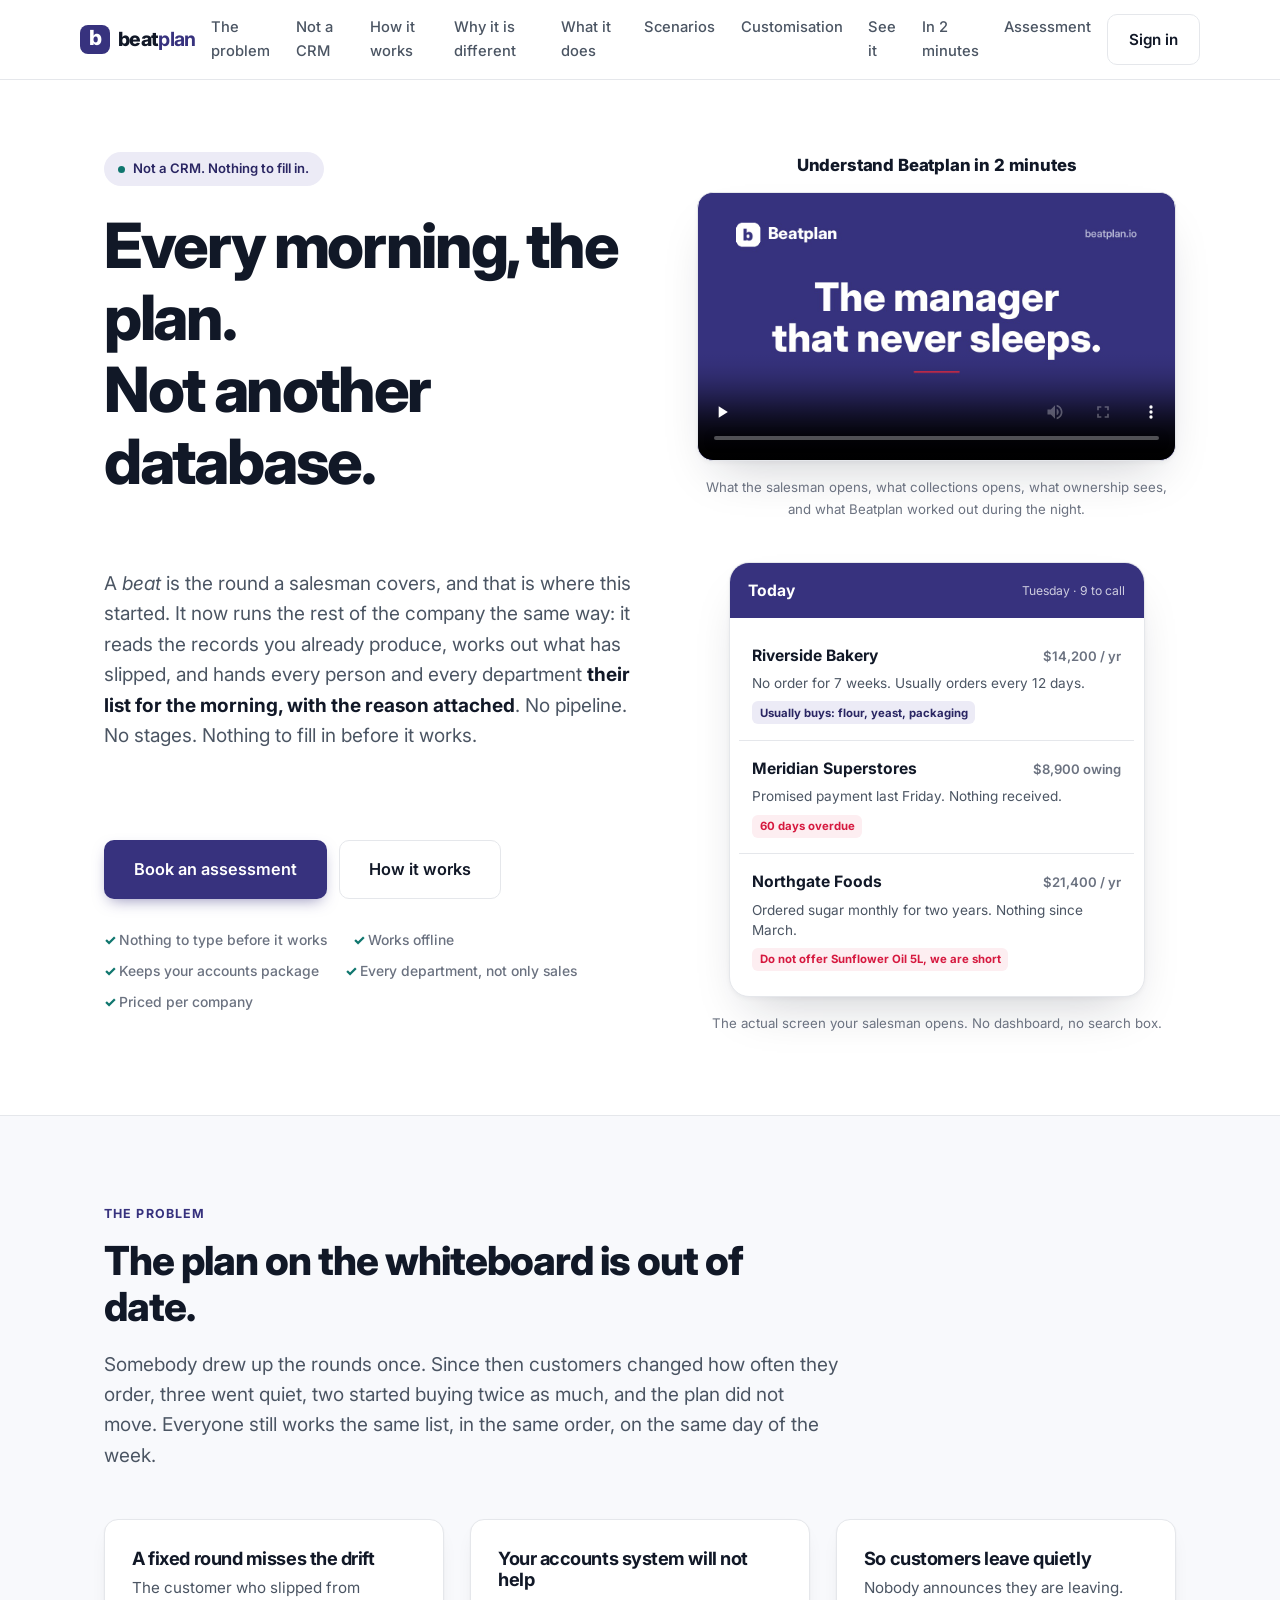
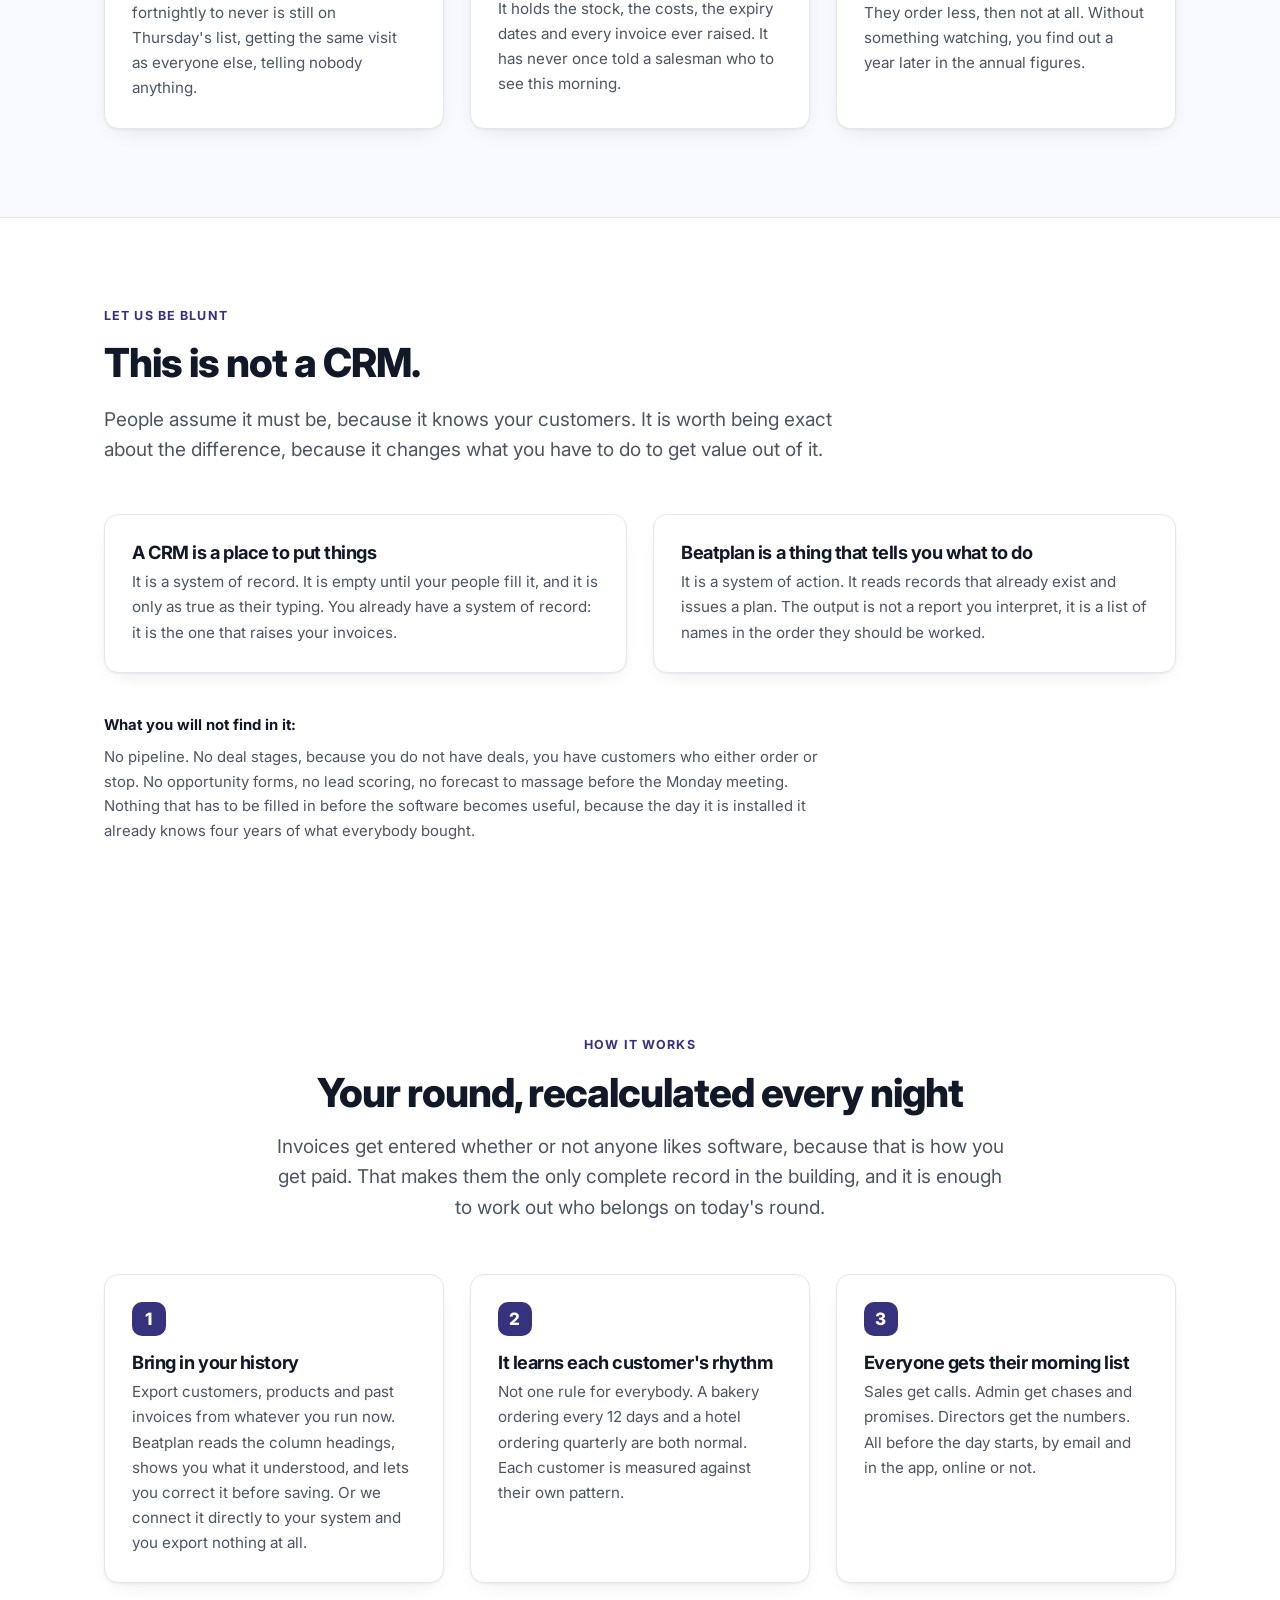
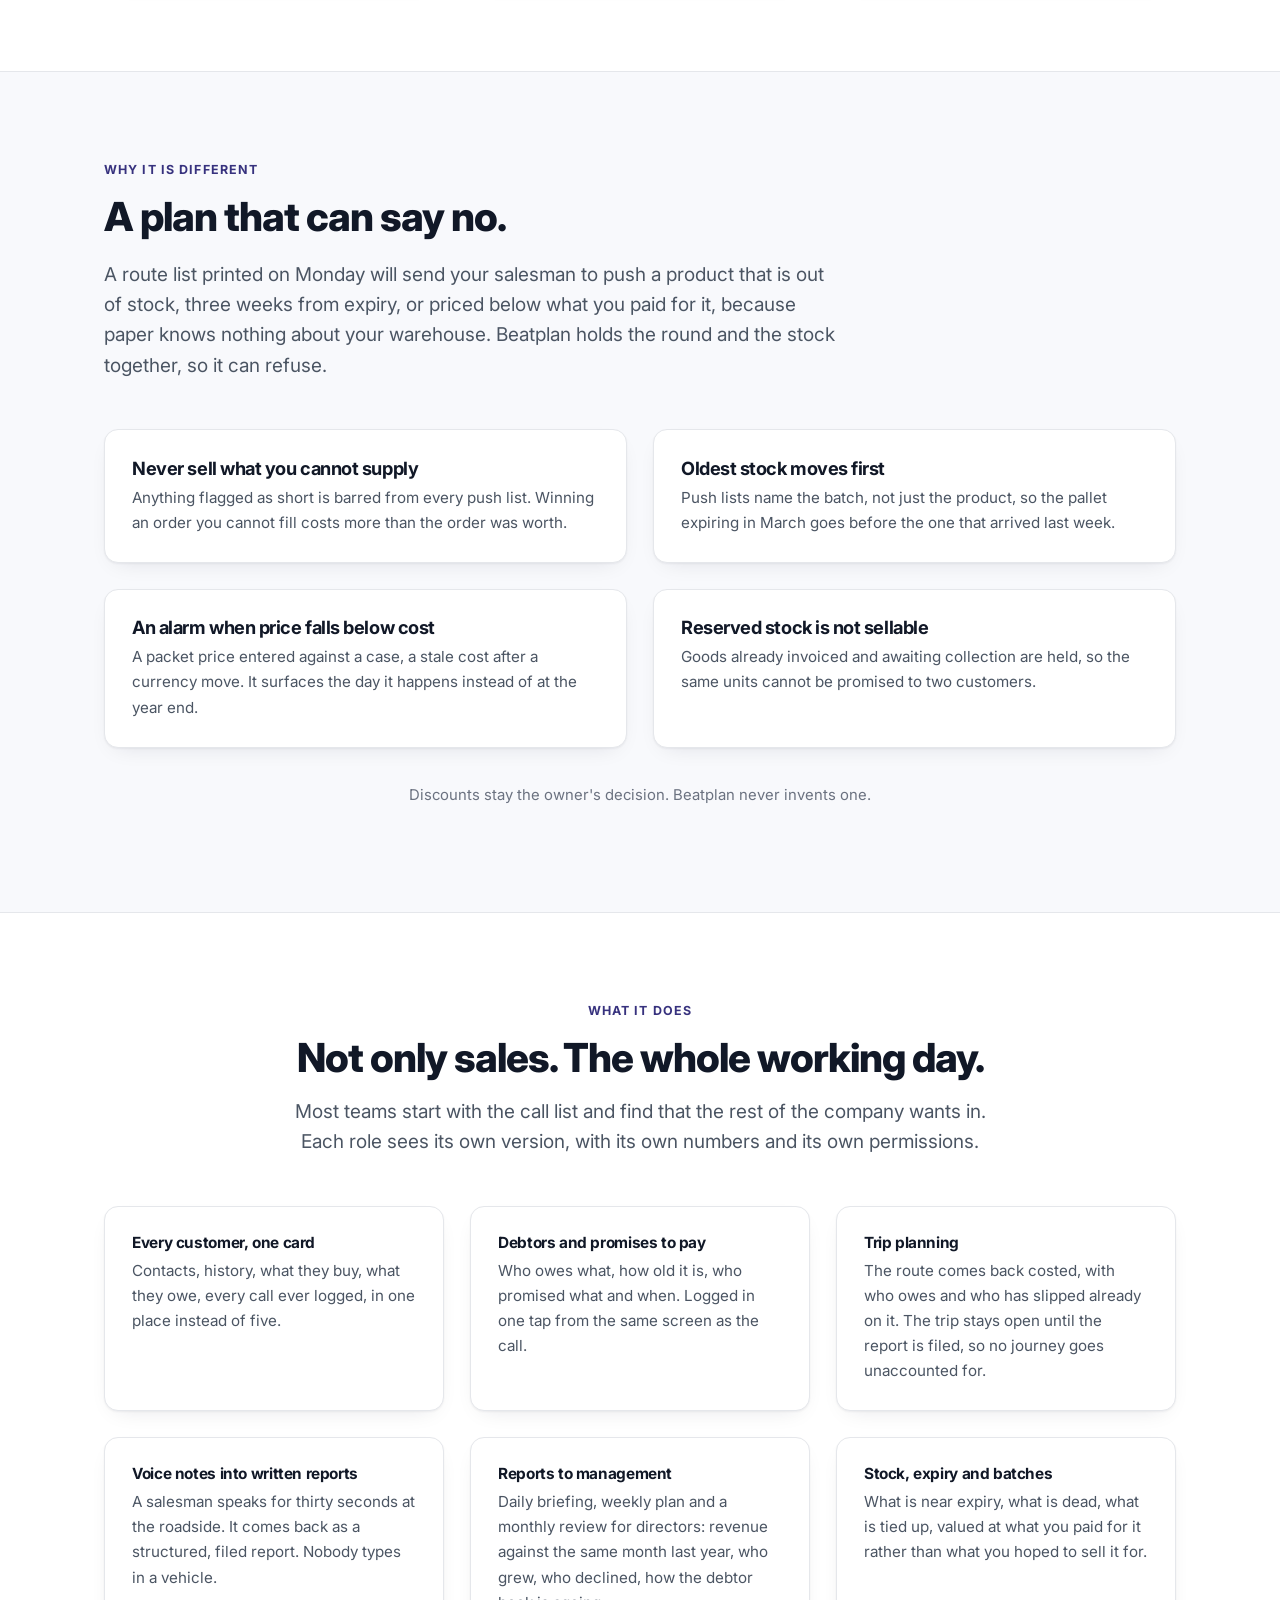
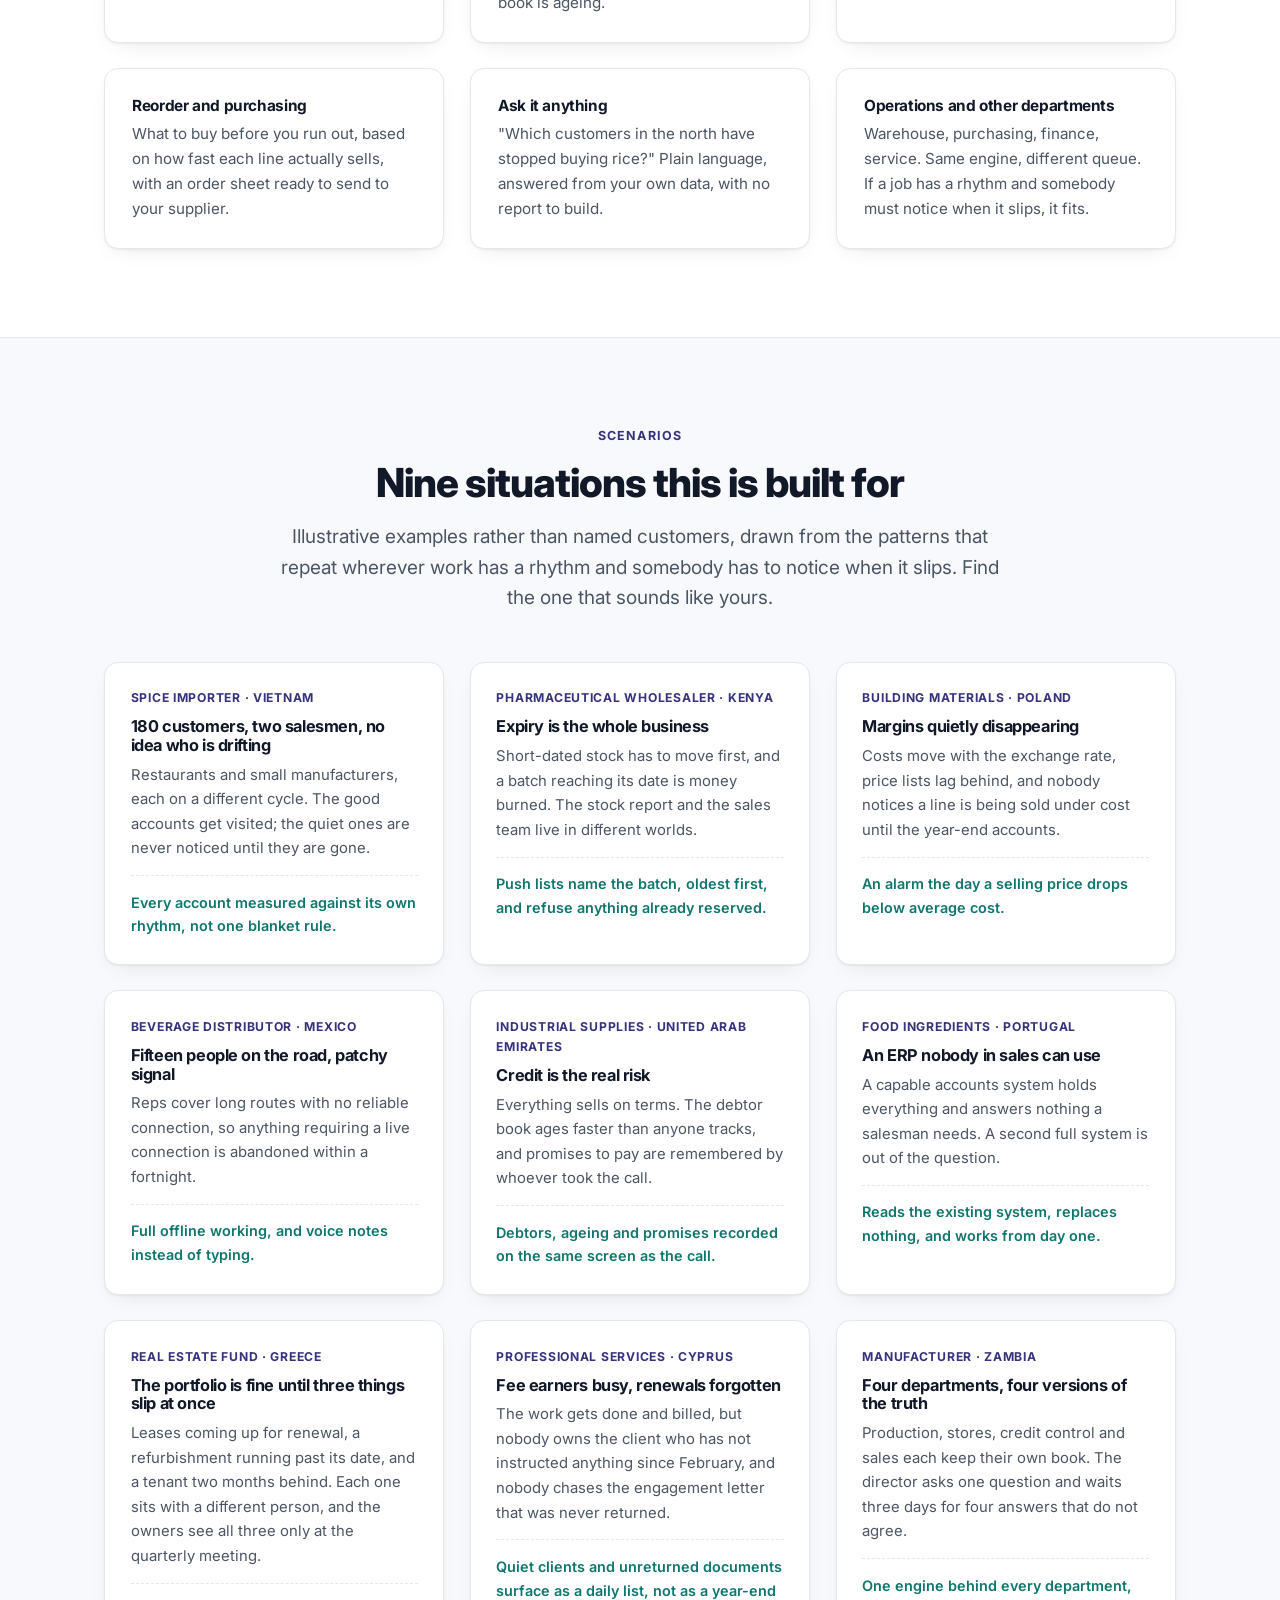
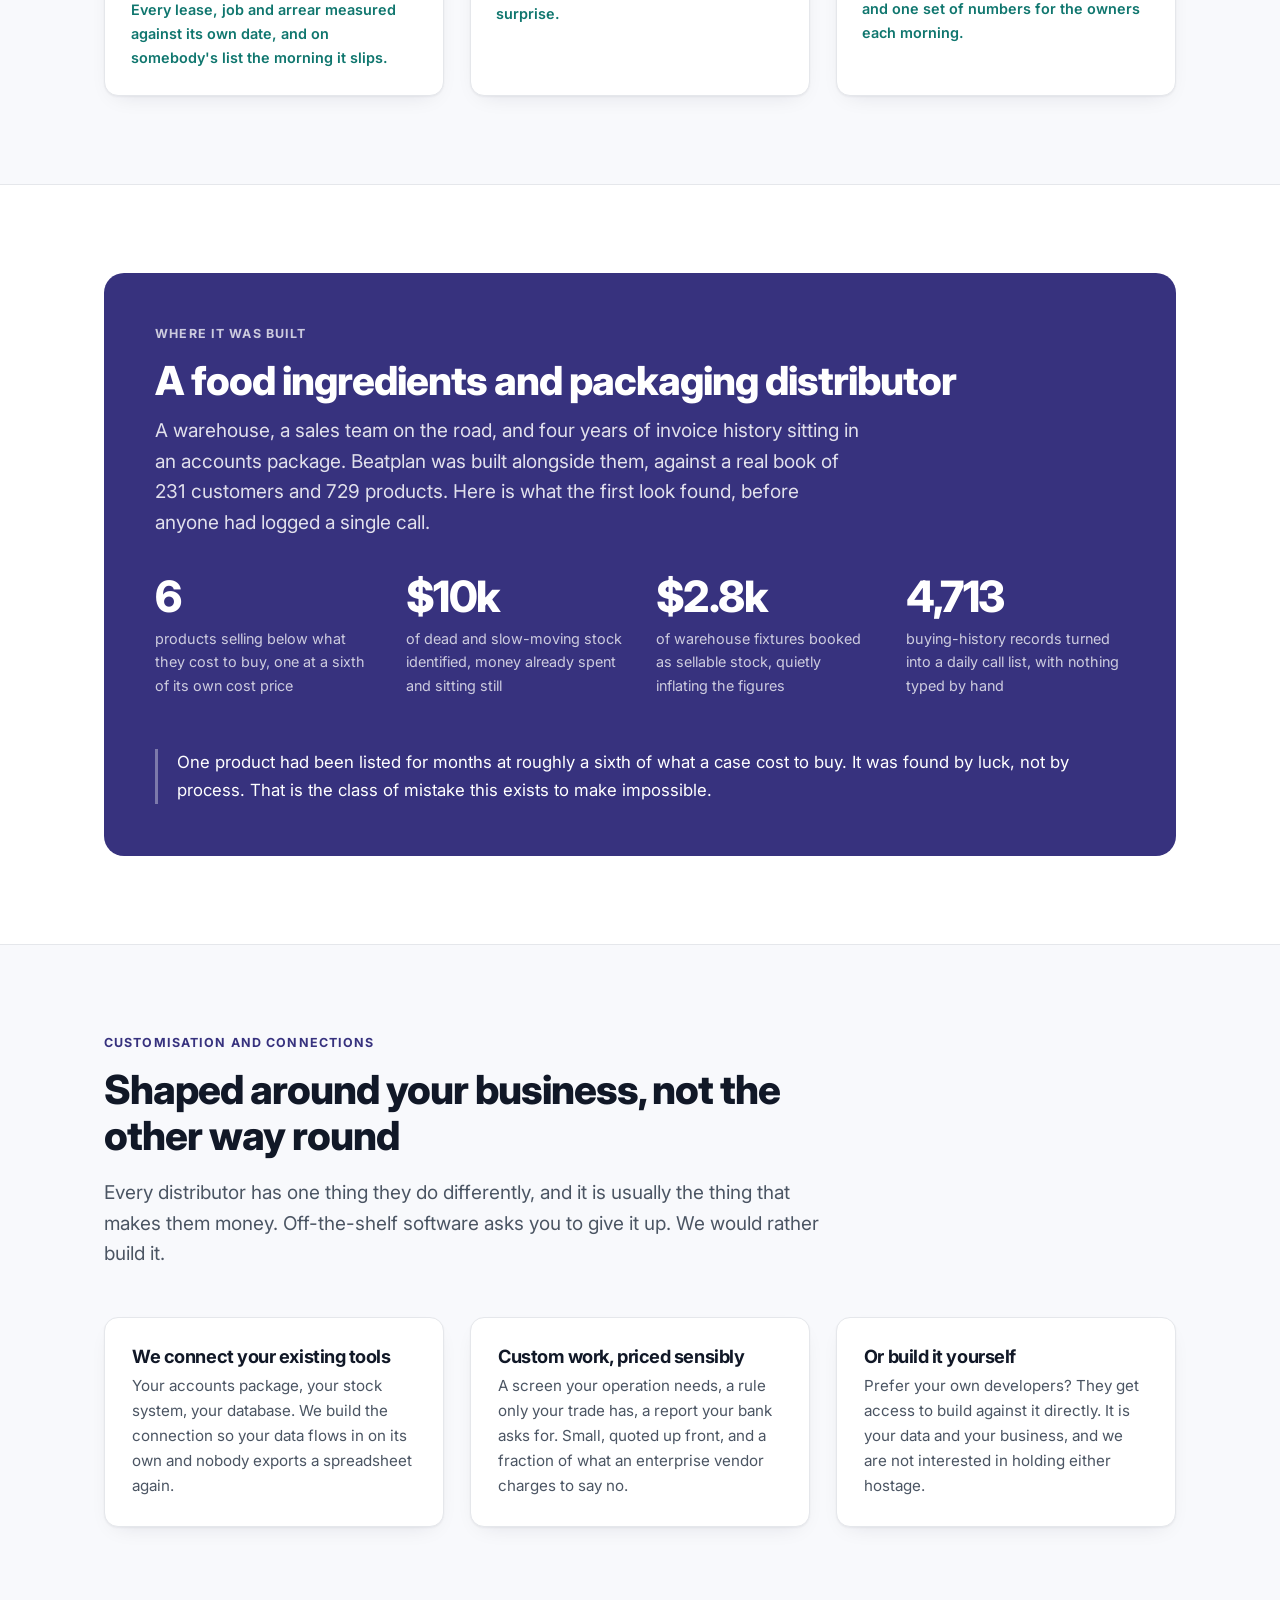
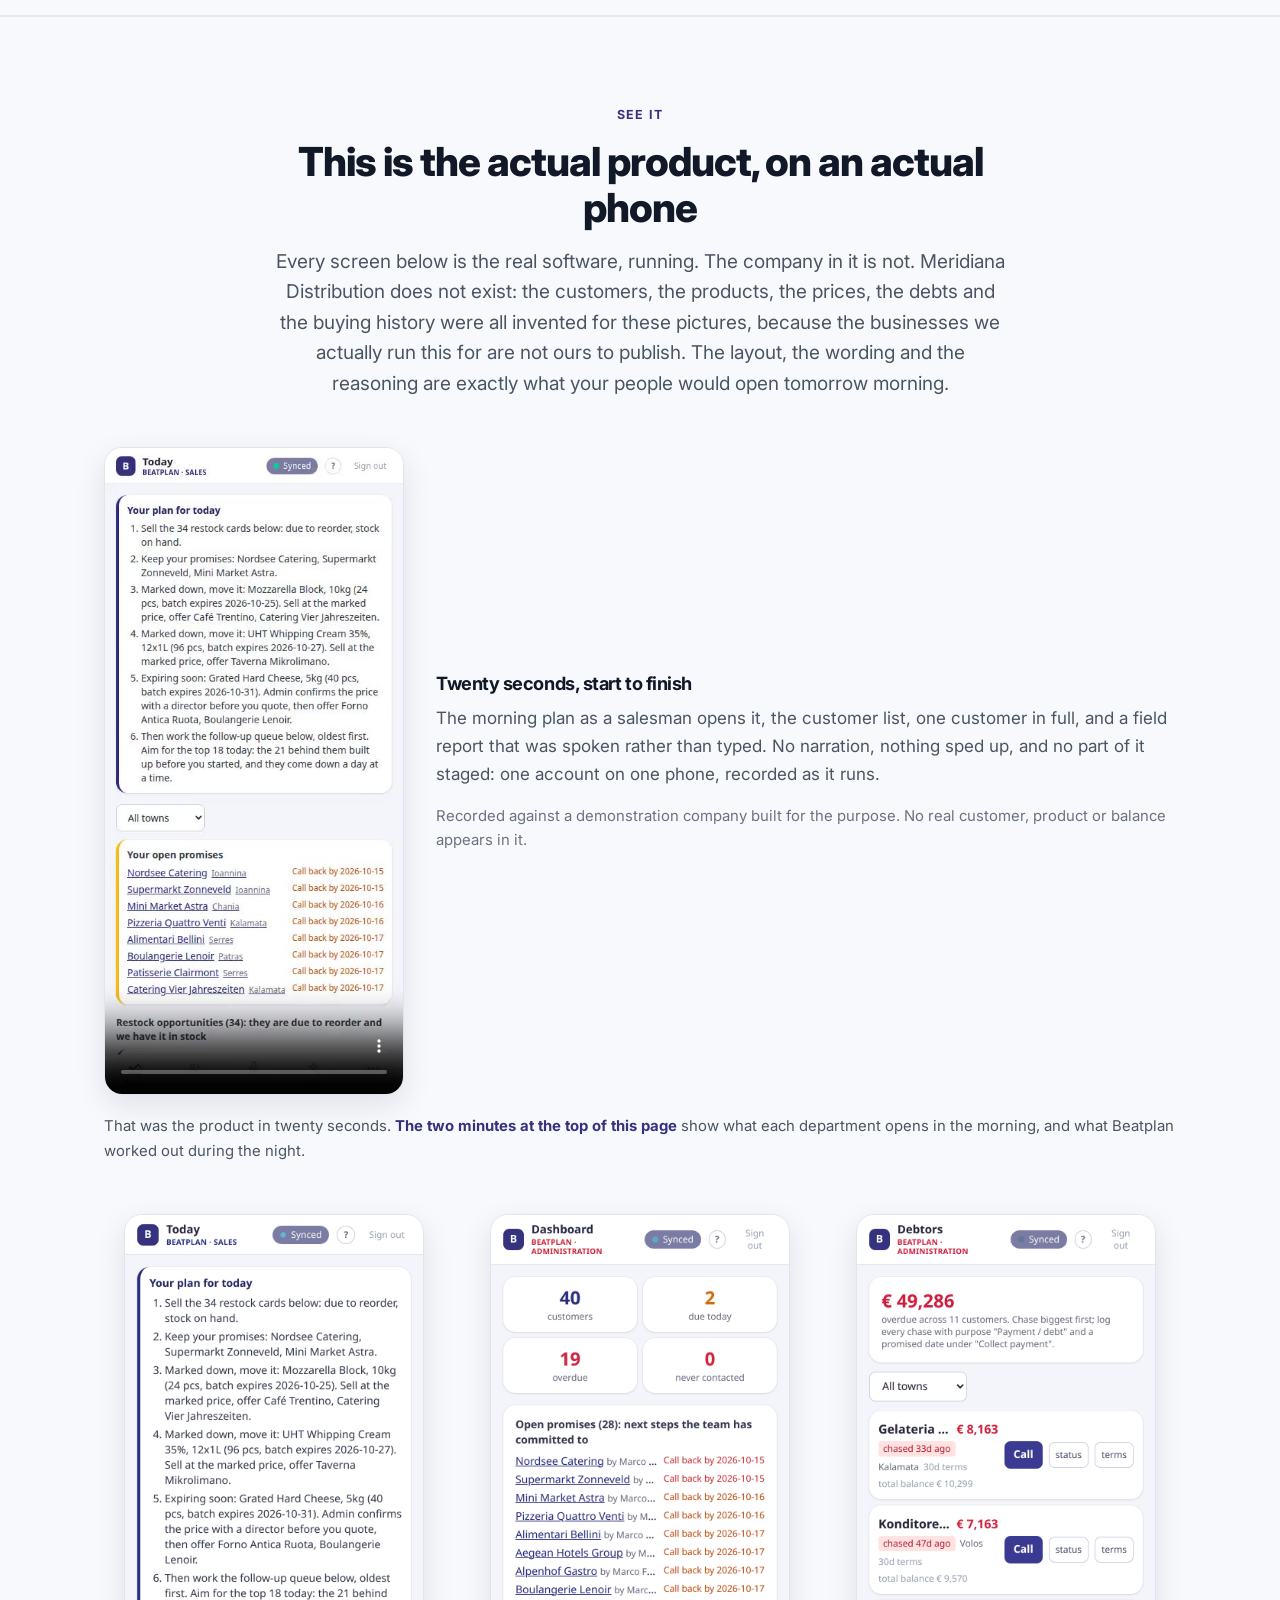
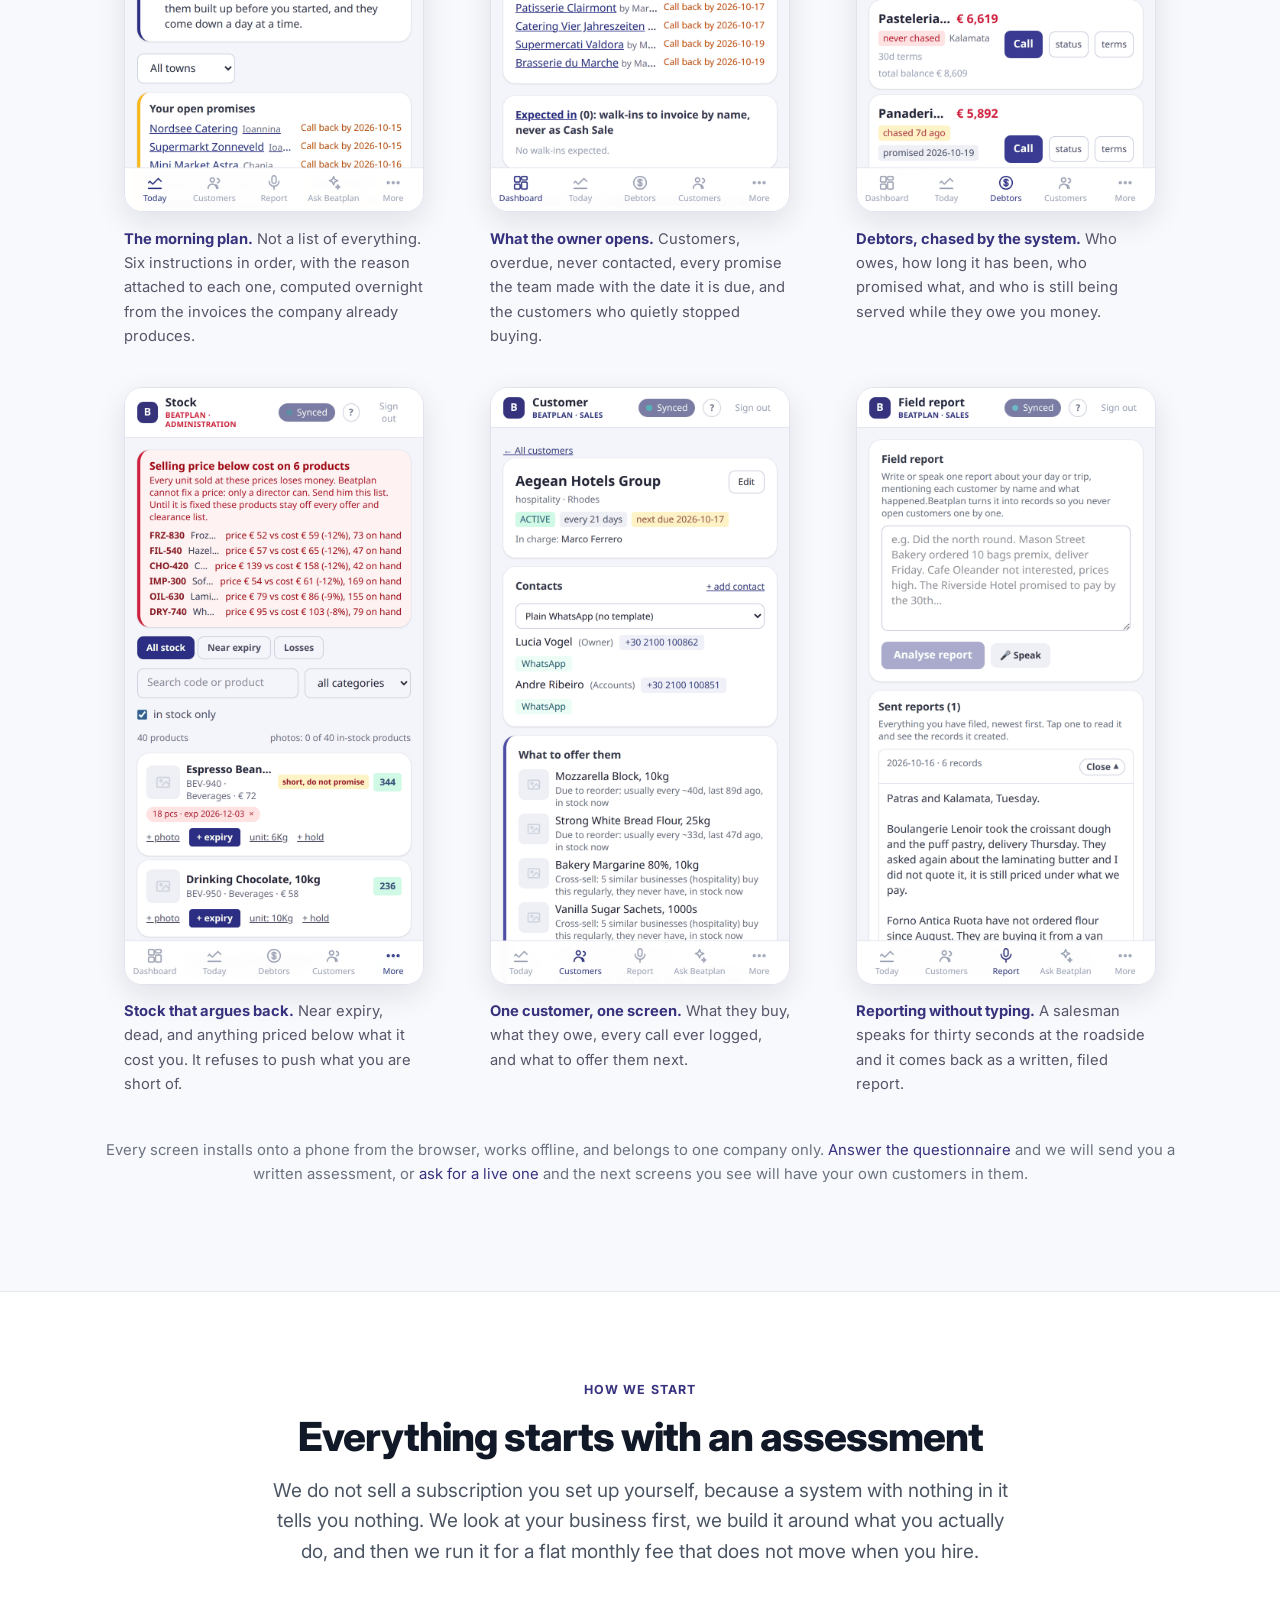
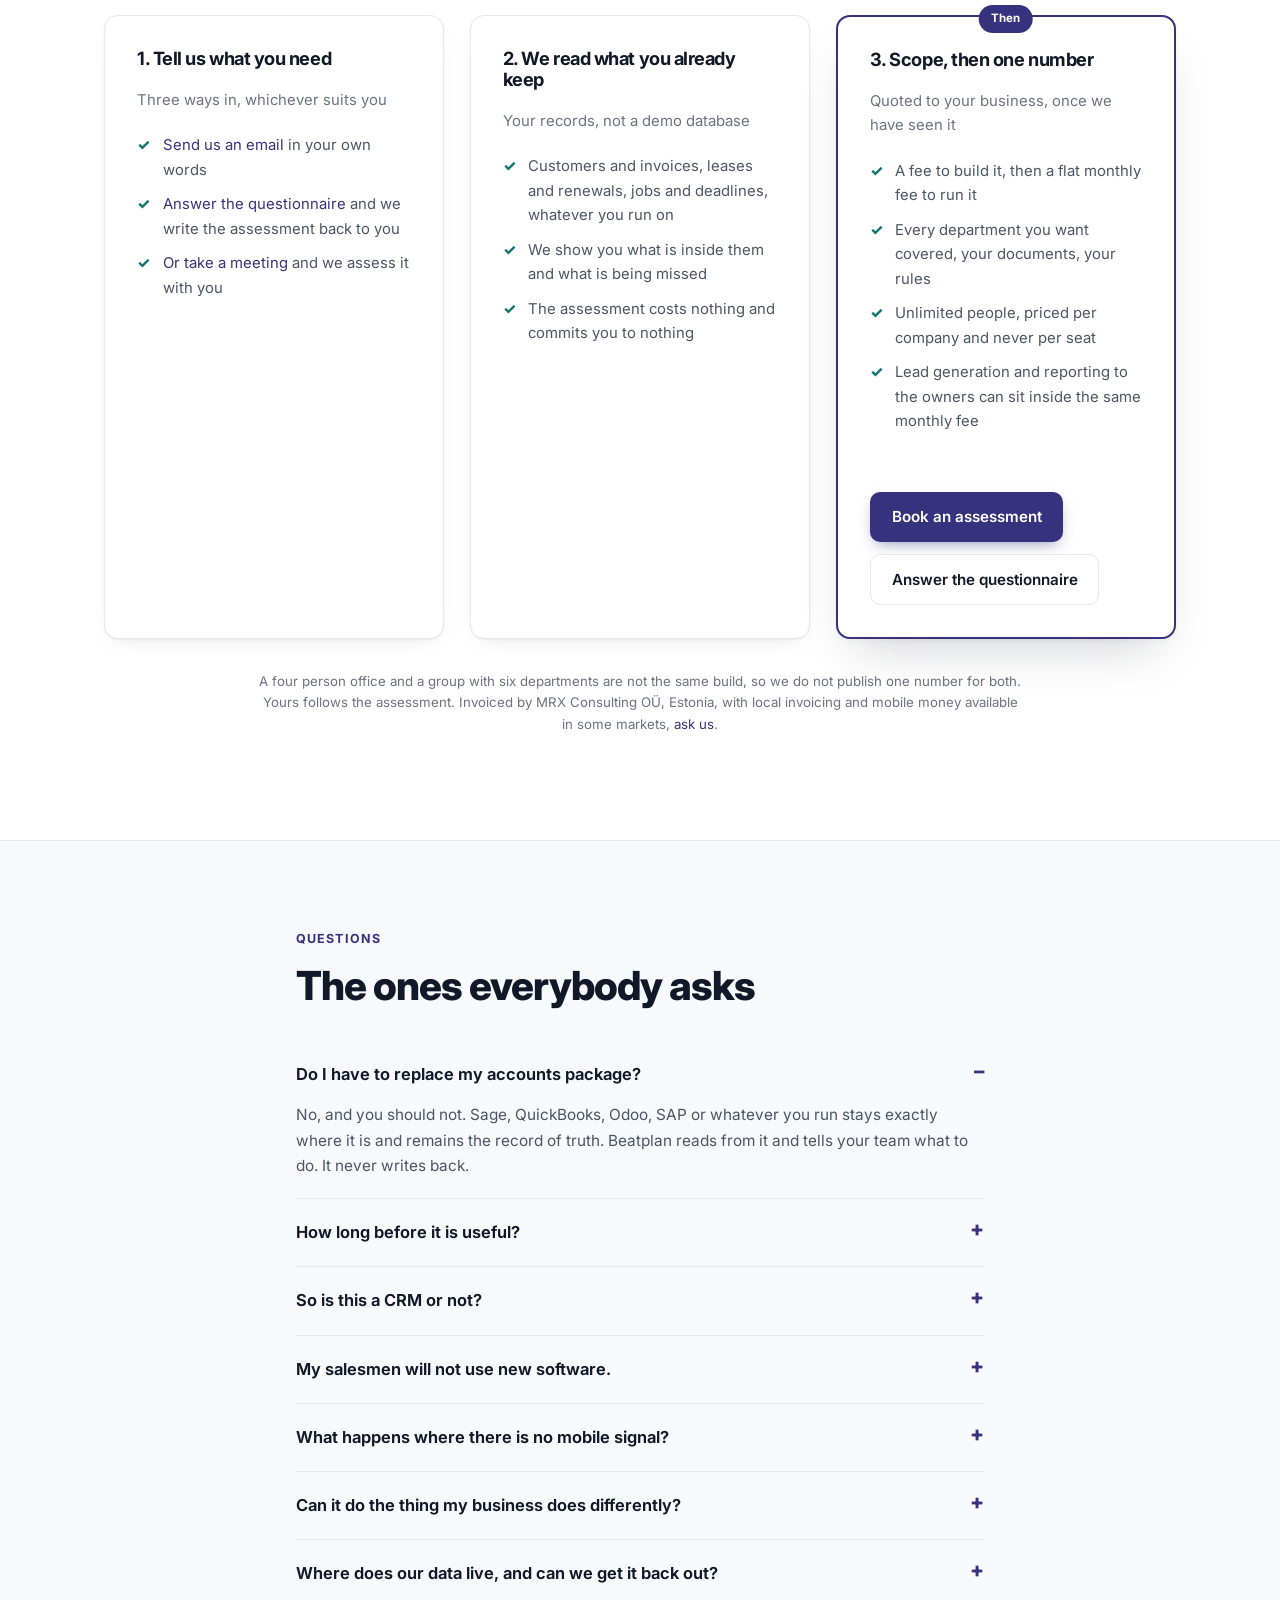
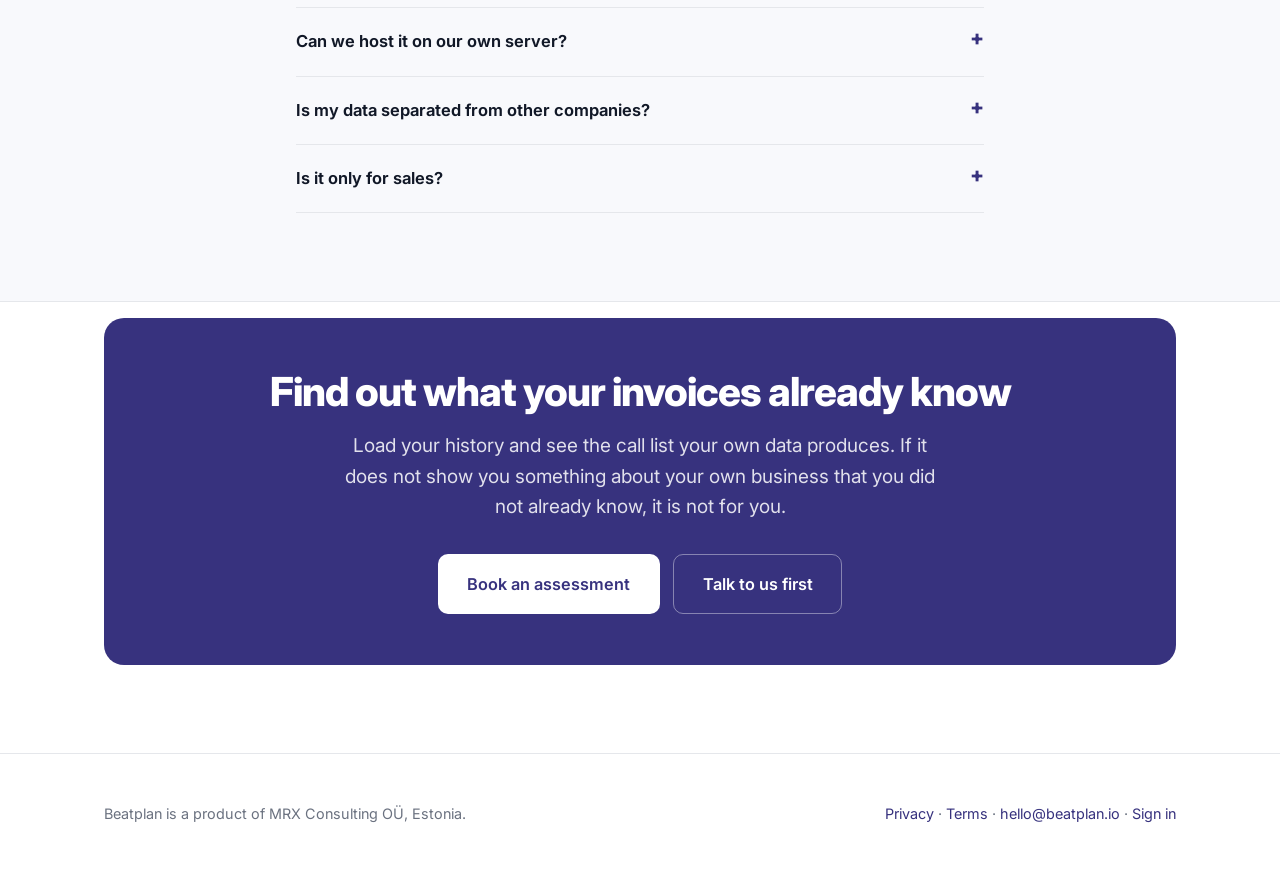
==== commit 3e7be91f: "Open on the two minutes, in every market The video was a separate page reached from a nav link. It i" ====
--- a/index.html
+++ b/index.html
@@ -54,7 +54,7 @@
       <a href="#scenarios">Scenarios</a>
       <a href="#custom">Customisation</a>
       <a href="#see">See it</a>
-      <a href="/video/">The video</a>
+      <a href="#watch">In 2 minutes</a>
       <a href="#start">Assessment</a>
     </nav>
     <a class="btn btn-ghost" href="https://app.beatplan.io/">Sign in</a>
@@ -64,17 +64,60 @@
 <!-- hero -->
 <div class="wrap hero">
   <div class="hero-grid">
-    <div>
+    <div class="hero-copy">
       <div class="pill"><span class="dot"></span> Not a CRM. Nothing to fill in.</div>
       <h1>Every morning, the plan.<br>Not another database.</h1>
-      <p class="lede" style="margin-top:1.2rem">
+    </div>
+
+    <div class="hero-vid">
+      <div class="herovid" id="watch">
+        <p class="vlabel">Understand Beatplan in 2 minutes</p>
+        <video id="launch" controls playsinline preload="none"
+               poster="/img/beatplan-video-en-poster.jpg">
+          <source id="launchsrc" src="/img/beatplan-video-en.mp4" type="video/mp4">
+          Your browser cannot play this. <a href="/video/">Open it on its own page.</a>
+        </video>
+        <p class="caption">What the salesman opens, what collections opens, what ownership sees,
+          and what Beatplan worked out during the night.</p>
+      </div>
+
+      <div class="herodev">
+        <div class="device">
+          <div class="device-top"><strong>Today</strong><span>Tuesday &middot; 9 to call</span></div>
+          <div class="device-body">
+            <div class="row">
+              <div class="row-head"><span class="row-name" data-eu="Boulangerie Lenoir">Riverside Bakery</span><span class="row-val" data-eu="&euro;14,200 / yr">$14,200 / yr</span></div>
+              <p class="row-why">No order for 7 weeks. Usually orders every 12 days.</p>
+              <span class="tag tag-brand">Usually buys: flour, yeast, packaging</span>
+            </div>
+            <div class="row">
+              <div class="row-head"><span class="row-name" data-eu="Mercado Ribeiro">Meridian Superstores</span><span class="row-val" data-eu="&euro;8,900 owing">$8,900 owing</span></div>
+              <p class="row-why">Promised payment last Friday. Nothing received.</p>
+              <span class="tag tag-alarm">60 days overdue</span>
+            </div>
+            <div class="row">
+              <div class="row-head"><span class="row-name" data-eu="Nordkern Lebensmittel">Northgate Foods</span><span class="row-val" data-eu="&euro;21,400 / yr">$21,400 / yr</span></div>
+              <p class="row-why">Ordered sugar monthly for two years. Nothing since March.</p>
+              <span class="tag tag-alarm">Do not offer Sunflower Oil 5L, we are short</span>
+            </div>
+          </div>
+        </div>
+        <p class="caption">The actual screen your salesman opens. No dashboard, no search box.</p>
+      </div>
+    </div>
+
+    <div class="hero-lede">
+      <p class="lede">
         A <em>beat</em> is the round a salesman covers, and that is where this started. It now runs
         the rest of the company the same way: it reads the records you already produce, works out
         what has slipped, and hands every person and every department
         <strong style="color:var(--ink)">their list for the morning, with the reason attached</strong>.
         No pipeline. No stages. Nothing to fill in before it works.
       </p>
-      <div class="btn-row" style="margin-top:2rem">
+    </div>
+
+    <div class="hero-cta">
+      <div class="btn-row">
         <a class="btn btn-solid btn-lg" href="/assessment/">Book an assessment</a>
         <a class="btn btn-ghost btn-lg" href="#how">How it works</a>
       </div>
@@ -85,29 +128,6 @@
         <span>Every department, not only sales</span>
         <span>Priced per company</span>
       </div>
-    </div>
-    <div>
-      <div class="device">
-        <div class="device-top"><strong>Today</strong><span>Tuesday · 9 to call</span></div>
-        <div class="device-body">
-          <div class="row">
-            <div class="row-head"><span class="row-name" data-eu="Boulangerie Lenoir">Riverside Bakery</span><span class="row-val" data-eu="€14,200 / yr">$14,200 / yr</span></div>
-            <p class="row-why">No order for 7 weeks. Usually orders every 12 days.</p>
-            <span class="tag tag-brand">Usually buys: flour, yeast, packaging</span>
-          </div>
-          <div class="row">
-            <div class="row-head"><span class="row-name" data-eu="Mercado Ribeiro">Meridian Superstores</span><span class="row-val" data-eu="€8,900 owing">$8,900 owing</span></div>
-            <p class="row-why">Promised payment last Friday. Nothing received.</p>
-            <span class="tag tag-alarm">60 days overdue</span>
-          </div>
-          <div class="row">
-            <div class="row-head"><span class="row-name" data-eu="Nordkern Lebensmittel">Northgate Foods</span><span class="row-val" data-eu="€21,400 / yr">$21,400 / yr</span></div>
-            <p class="row-why">Ordered sugar monthly for two years. Nothing since March.</p>
-            <span class="tag tag-alarm">Do not offer Sunflower Oil 5L, we are short</span>
-          </div>
-        </div>
-      </div>
-      <p class="caption">The actual screen your salesman opens. No dashboard, no search box.</p>
     </div>
   </div>
 </div>
@@ -419,9 +439,9 @@
       </div>
     </div>
     <p class="small" style="margin:-2rem 0 3.2rem">
-        That was the product in twenty seconds. <a href="/video/"><strong>Watch the full two minute
-        video</strong></a> for what each department opens in the morning, and what Beatplan worked
-        out during the night.
+        That was the product in twenty seconds. <a href="#watch"><strong>The two minutes at the top
+        of this page</strong></a> show what each department opens in the morning, and what Beatplan
+        worked out during the night.
       </p>
 
     <div class="shots">
@@ -629,6 +649,17 @@
     }
   } catch (e) { if (tz === 'Europe/Athens' && location.search.indexOf('lang=en') === -1) { location.replace('/el/'); return; } }
 
+  /* Casting is per market, so an African visitor must not be watching the
+     European cut. Same time zone test and the same file as /video/ uses.
+     This sits ABOVE the Europe guard deliberately: below it an Africa/ zone
+     returns one line earlier and the swap would silently never run. The swap
+     is safe after parsing because preload is none, so no bytes have been
+     fetched for either cut until the visitor presses play. */
+  if (/^Africa\//.test(tz)) {
+    var av = document.getElementById('launch'), asrc = document.getElementById('launchsrc');
+    if (av && asrc) { asrc.src = '/img/beatplan-video-af.mp4'; av.load(); }
+  }
+
   if (!/^Europe\//.test(tz)) return;
   document.documentElement.setAttribute('data-region', 'eu');
   var els = document.querySelectorAll('[data-eu]');
--- a/app.css
+++ b/app.css
@@ -49,9 +49,27 @@
 .btn-ghost{border-color:var(--line); color:var(--ink); background:#fff}
 .btn-lg{padding:.95rem 1.8rem; font-size:1.02rem}
 .btn-row{display:flex; flex-wrap:wrap; gap:.8rem}
-.hero{padding:4.5rem 0 4rem}
-.hero-grid{display:grid; gap:3.5rem; align-items:center}
-@media(min-width:960px){.hero-grid{grid-template-columns:1.05fr .95fr; gap:4rem}}
+/* padding-block, not the padding shorthand. On the English page the classes
+   are on one element, <div class="wrap hero">, and the shorthand's 0 wiped the
+   1.5rem side padding .wrap supplies: at 390px the headline and now the video
+   ran edge to edge with no gutter. The Greek page nests them and never showed
+   it. Logical axis only, so .wrap keeps the inline padding. */
+.hero{padding-block:4.5rem 4rem}
+/* Four children, not two: the headline, the video, the lede and the call to
+   action. On a phone they stack in DOM order, so the player sits between the
+   headline and the explanation and is fully inside the first screen. Stacked
+   any later it fell below the fold: the Greek lede alone runs ten lines at
+   390px. The headline still comes first and is never pushed off.
+   On desktop the video is placed explicitly in column two and spans all three
+   rows, so the left column still reads headline, lede, buttons. */
+.hero-grid{display:grid; gap:1.8rem}
+@media(min-width:960px){
+  .hero-grid{grid-template-columns:1.05fr .95fr; column-gap:4rem; row-gap:1.4rem; align-items:start}
+  .hero-copy{grid-column:1; grid-row:1}
+  .hero-lede{grid-column:1; grid-row:2}
+  .hero-cta {grid-column:1; grid-row:3; margin-top:.8rem}
+  .hero-vid {grid-column:2; grid-row:1 / span 3; align-self:center}
+}
 .pill{display:inline-flex; align-items:center; gap:.5rem; background:var(--brand-soft); color:var(--brand-ink);
   border-radius:999px; padding:.4rem .9rem; font-size:.82rem; font-weight:600; margin-bottom:1.5rem}
 .dot{width:7px;height:7px;border-radius:50%;background:var(--good)}
@@ -132,3 +150,24 @@
 .vidwrap video{width:100%;max-width:300px;border:1px solid #e3e3ee;border-radius:18px;
   box-shadow:0 10px 30px rgba(20,20,45,.10);display:block;margin:0 auto;background:#fff}
 .vidwrap h3{margin:0 0 .6rem}
+
+/* The two minute video, in the hero of every market's home page (22 Oct 2026).
+   aspect-ratio reserves the 16:9 box before the poster paints, so the hero
+   does not reflow under the visitor on a slow connection, and the background
+   is the brand purple rather than black because the poster is brand purple:
+   a black flash on first paint reads as a broken file. */
+.herovid{max-width:34rem; margin:0 auto; width:100%; scroll-margin-top:6rem}
+.herovid video{width:100%; aspect-ratio:16/9; display:block; background:#37327e;
+  border:1px solid var(--line); border-radius:16px; box-shadow:var(--shadow-lg)}
+.vlabel{margin:0 0 .75rem; text-align:center; font-weight:800; font-size:1.05rem;
+  letter-spacing:-.01em; color:var(--ink)}
+
+/* The phone mock keeps its place under the player on desktop, where the right
+   column is taller than the video and would otherwise end in dead white. It is
+   hidden on a phone so the hero stays short and the lede is still reachable:
+   the same screens appear as pictures in See it a little further down.
+   It is also the only markup on the page carrying data-eu, so without it a
+   European visitor's euros and European company names have nothing to swap
+   into and that localisation quietly does nothing. */
+.herodev{display:none}
+@media(min-width:960px){.herodev{display:block; margin-top:2.6rem}}
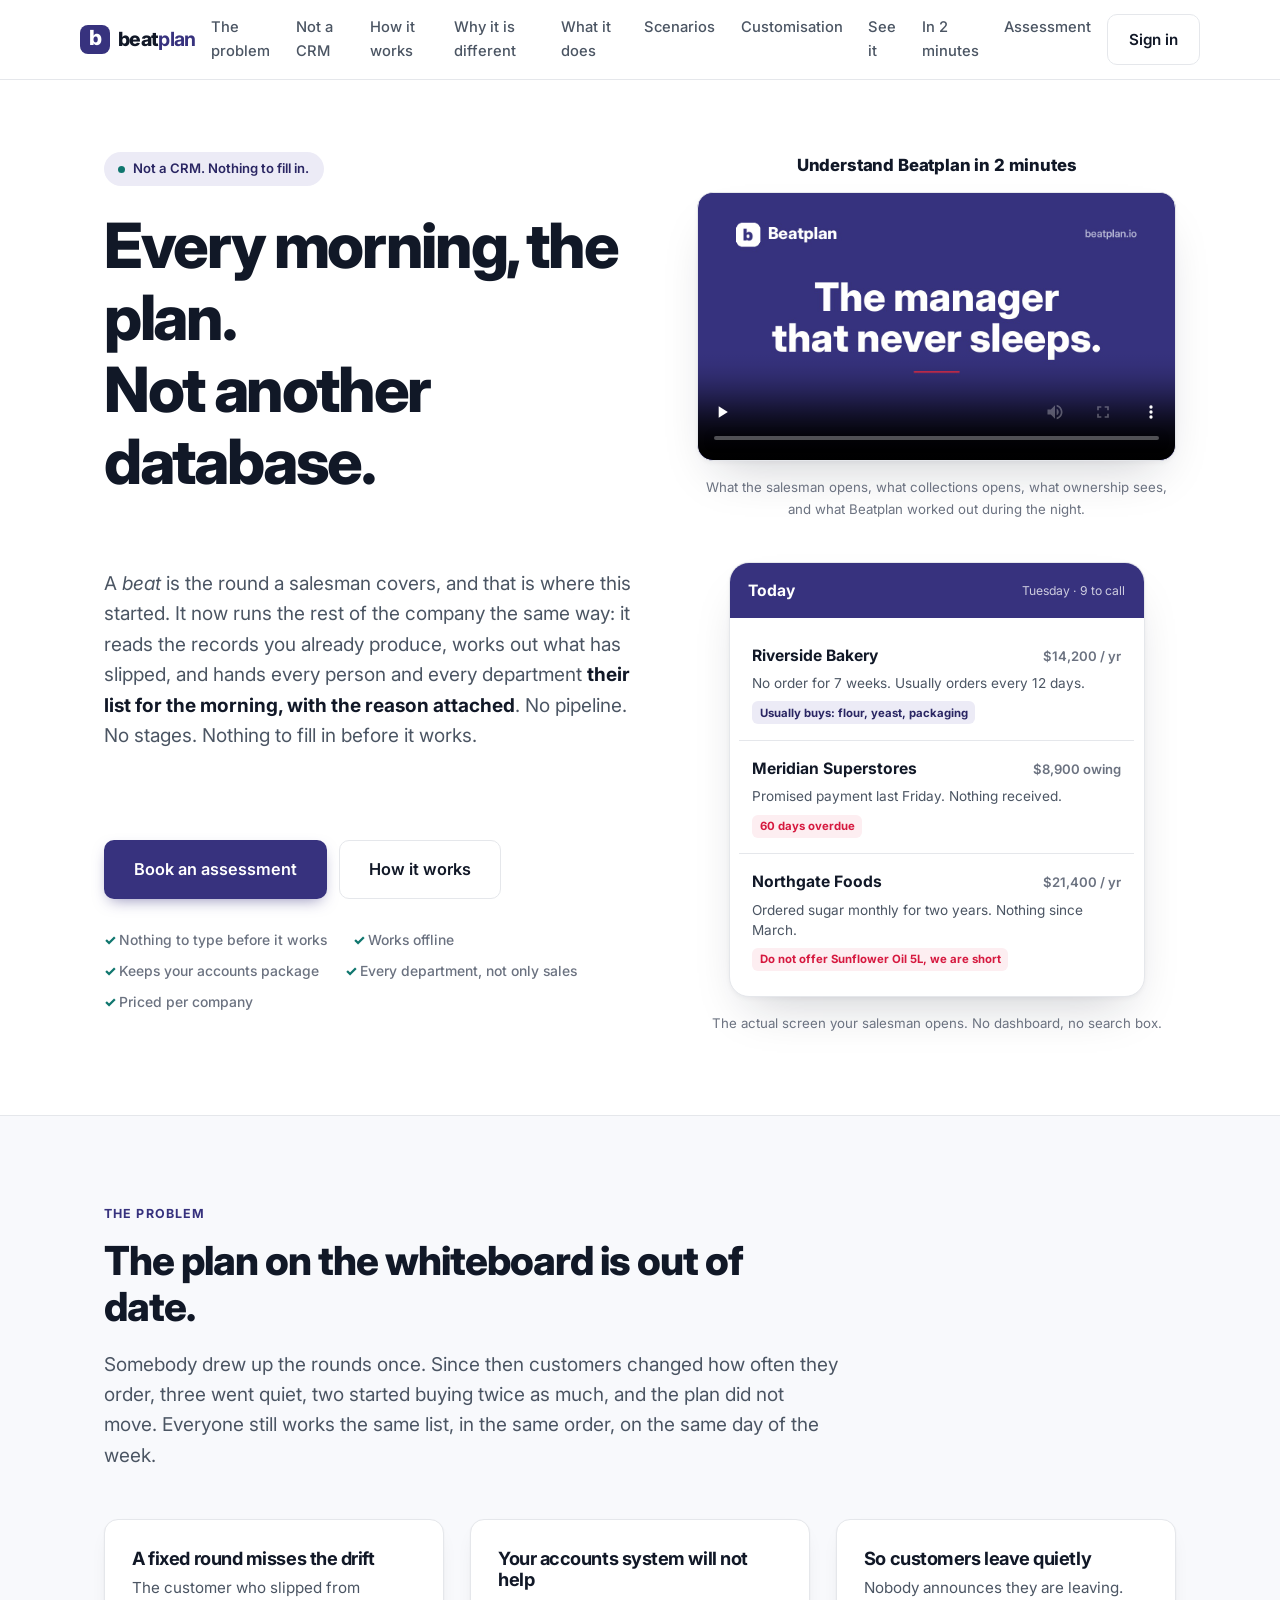
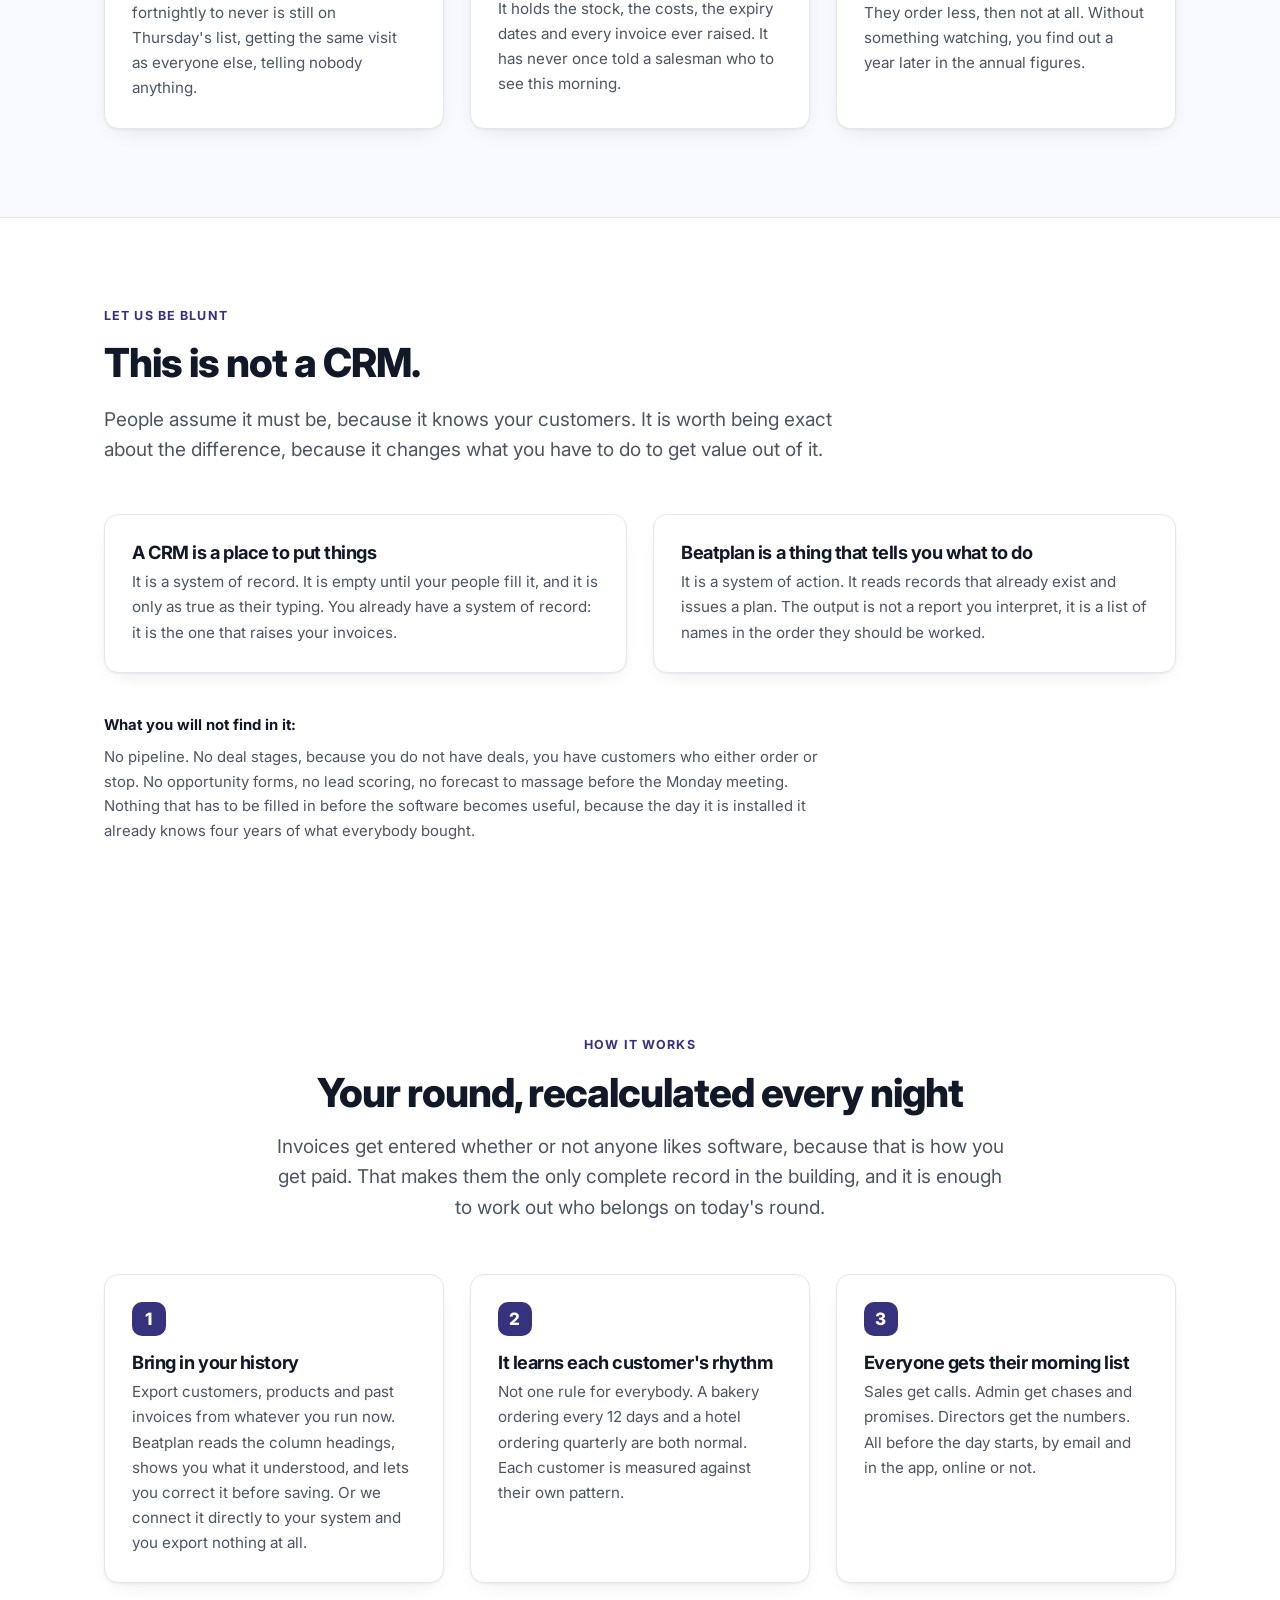
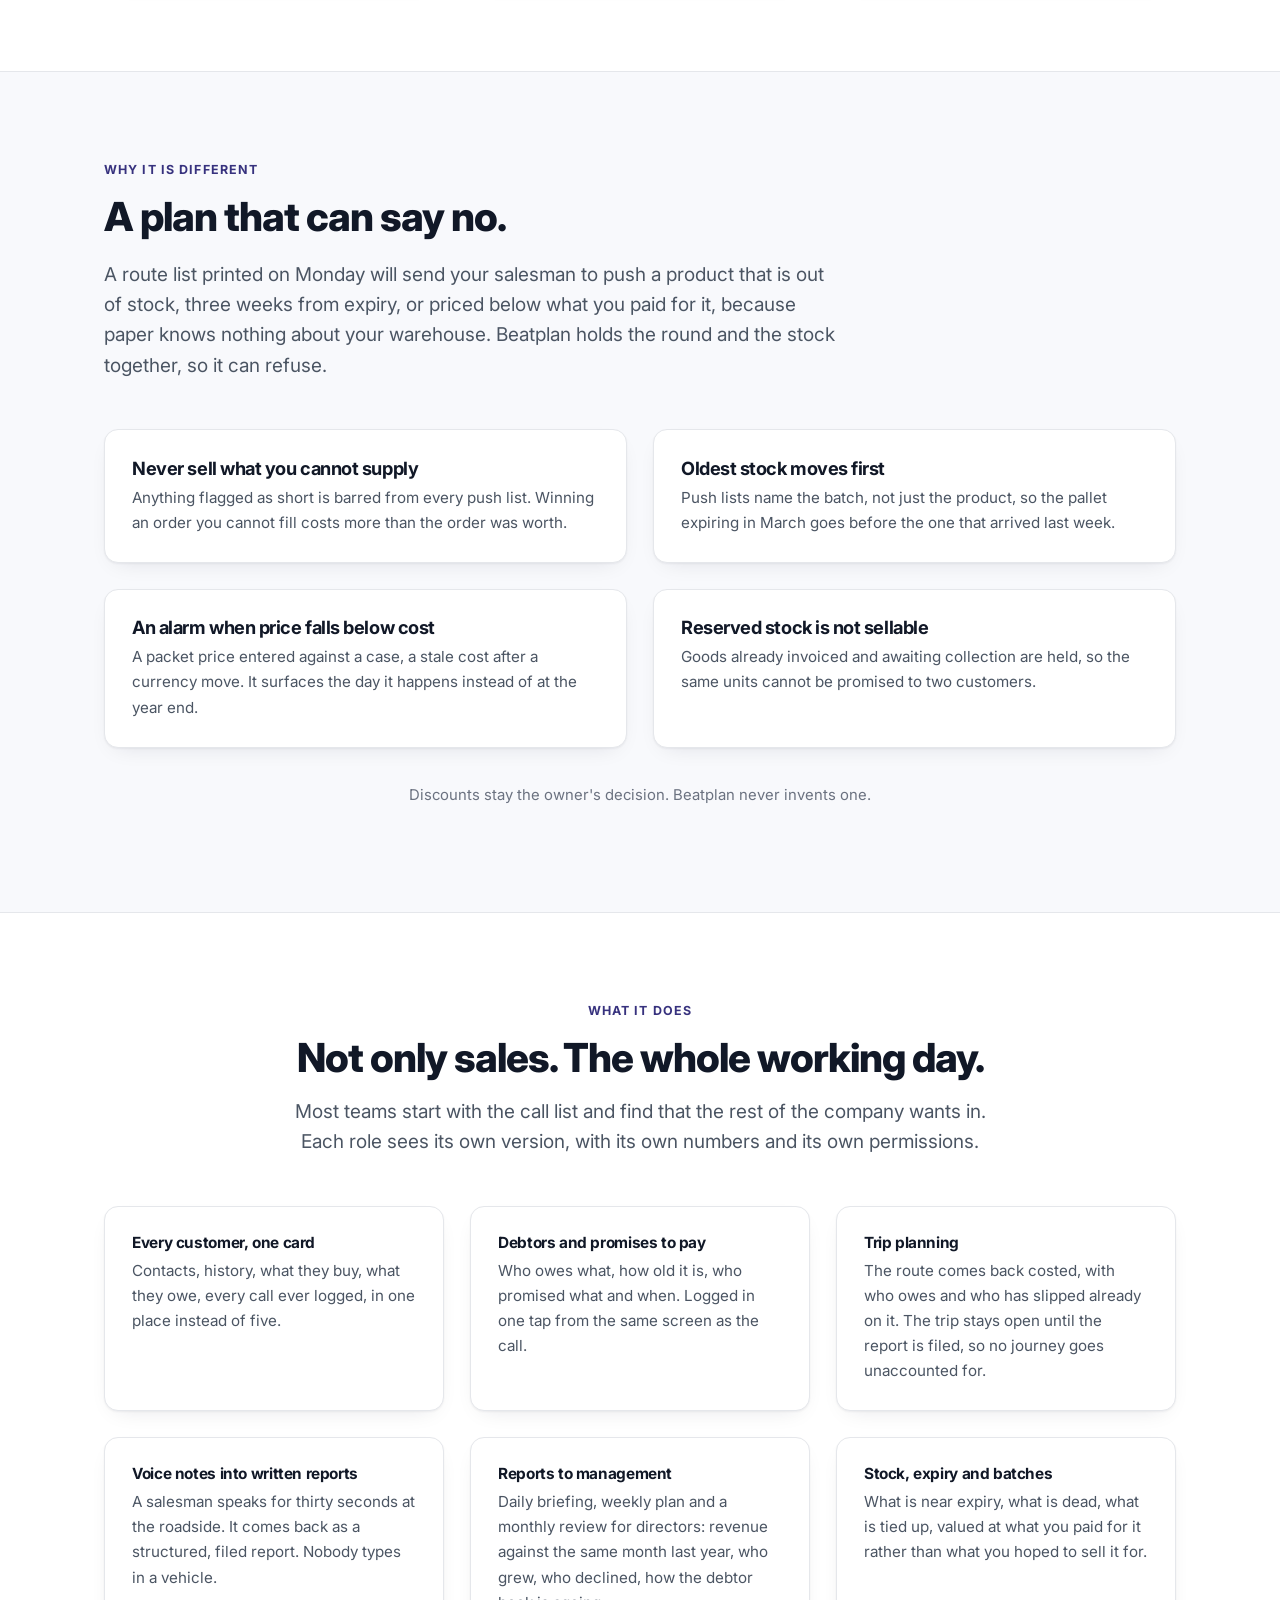
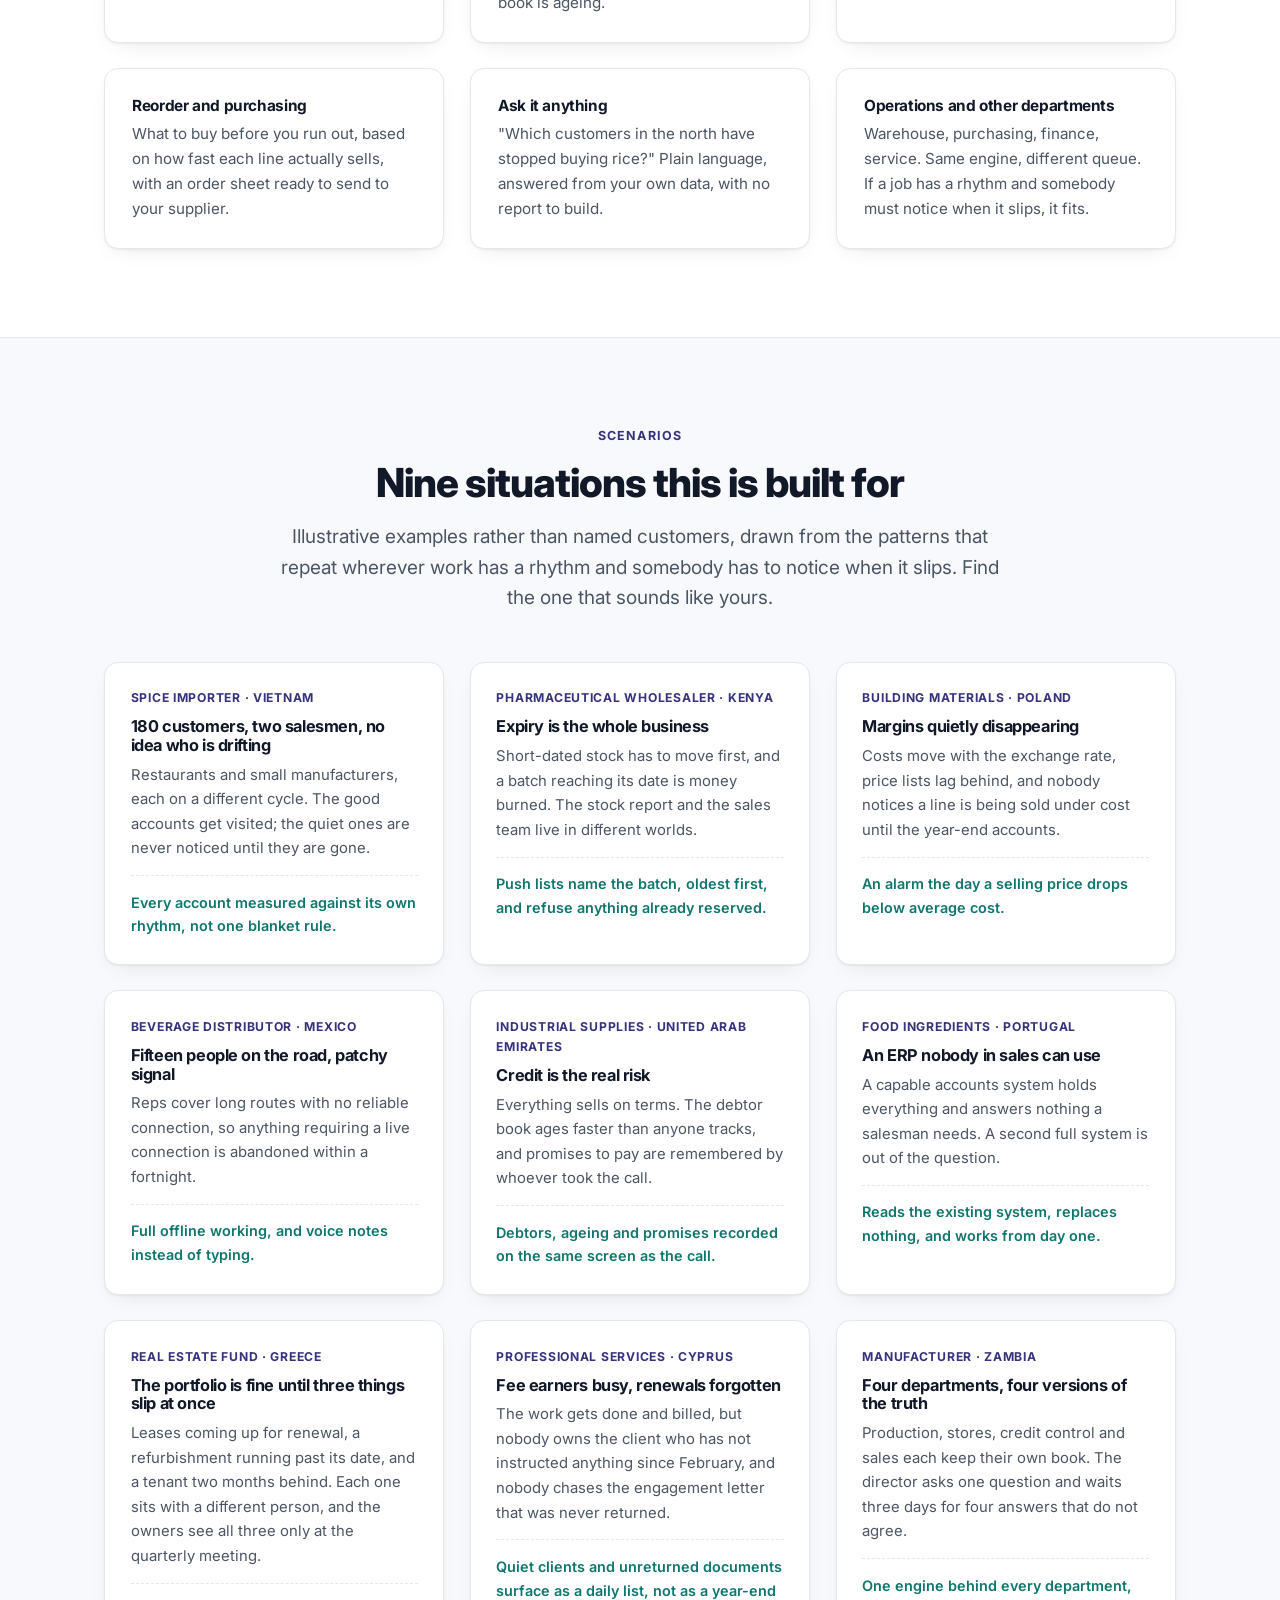
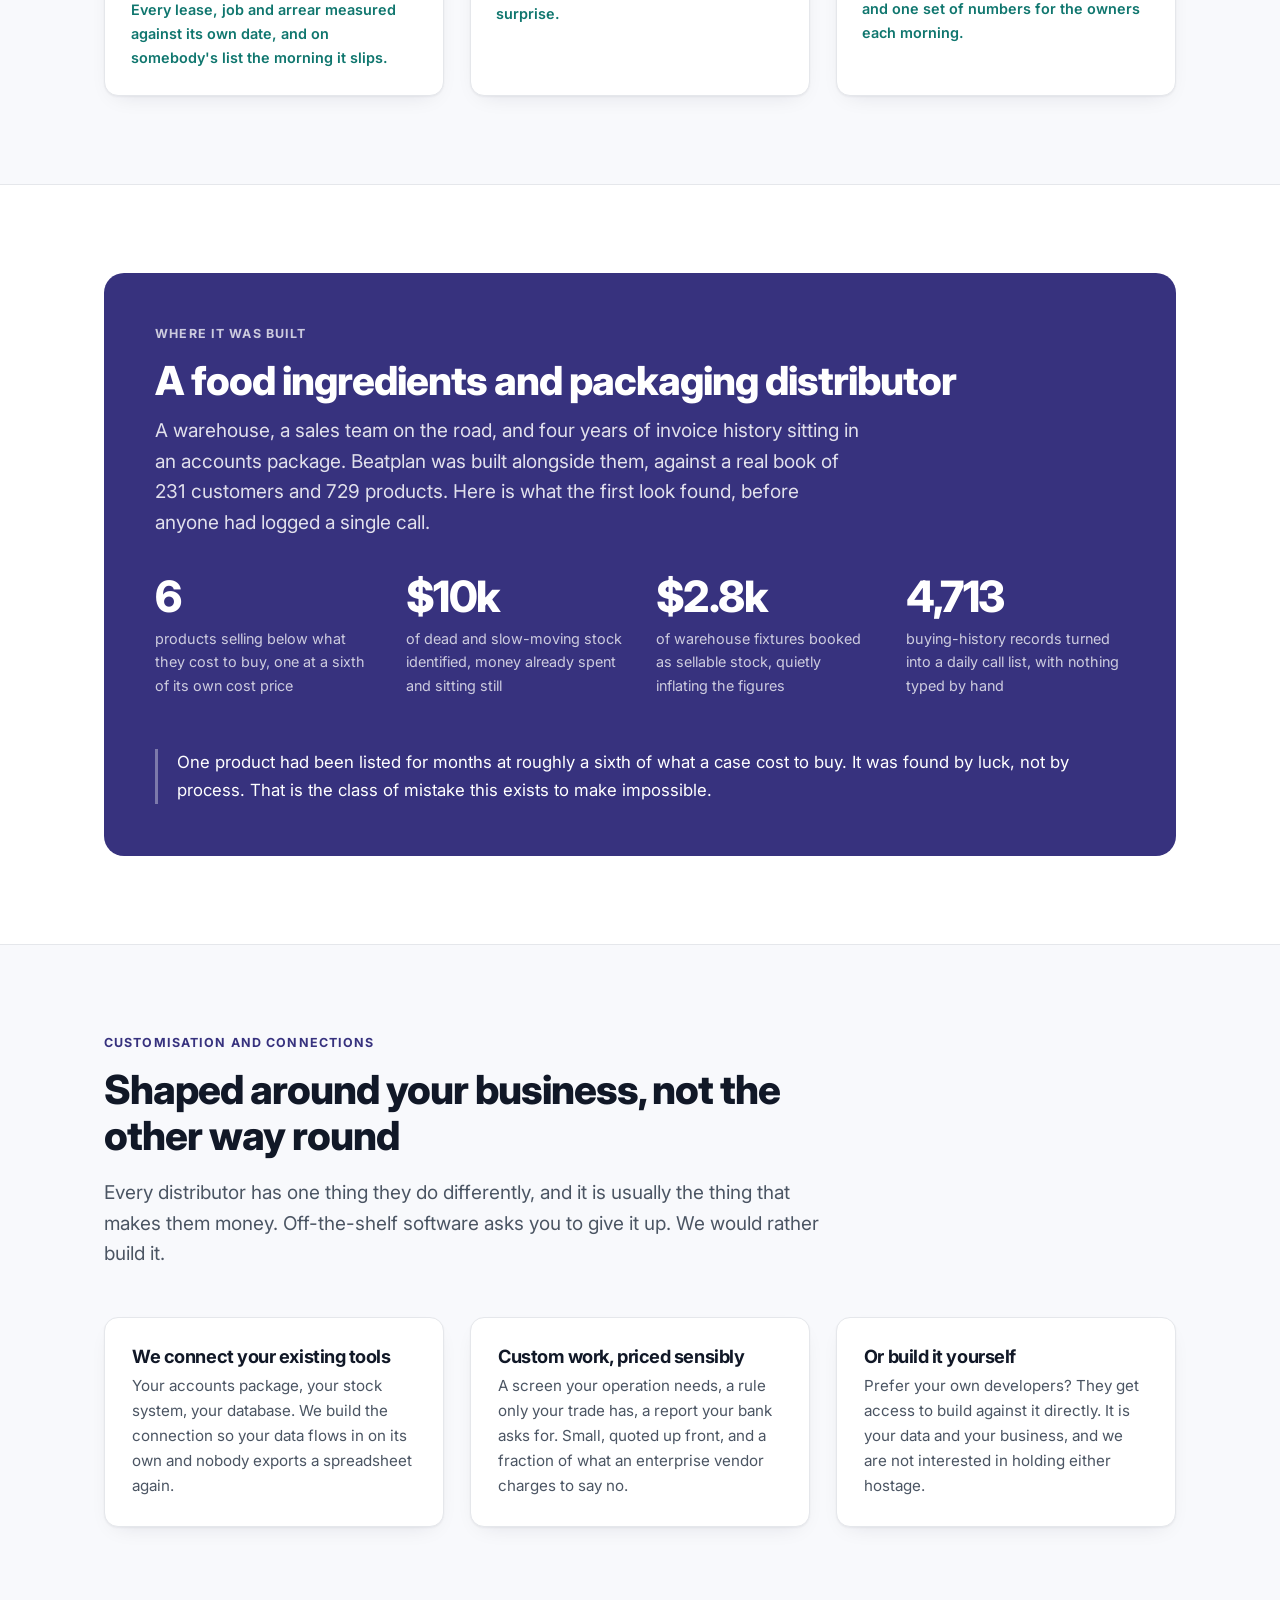
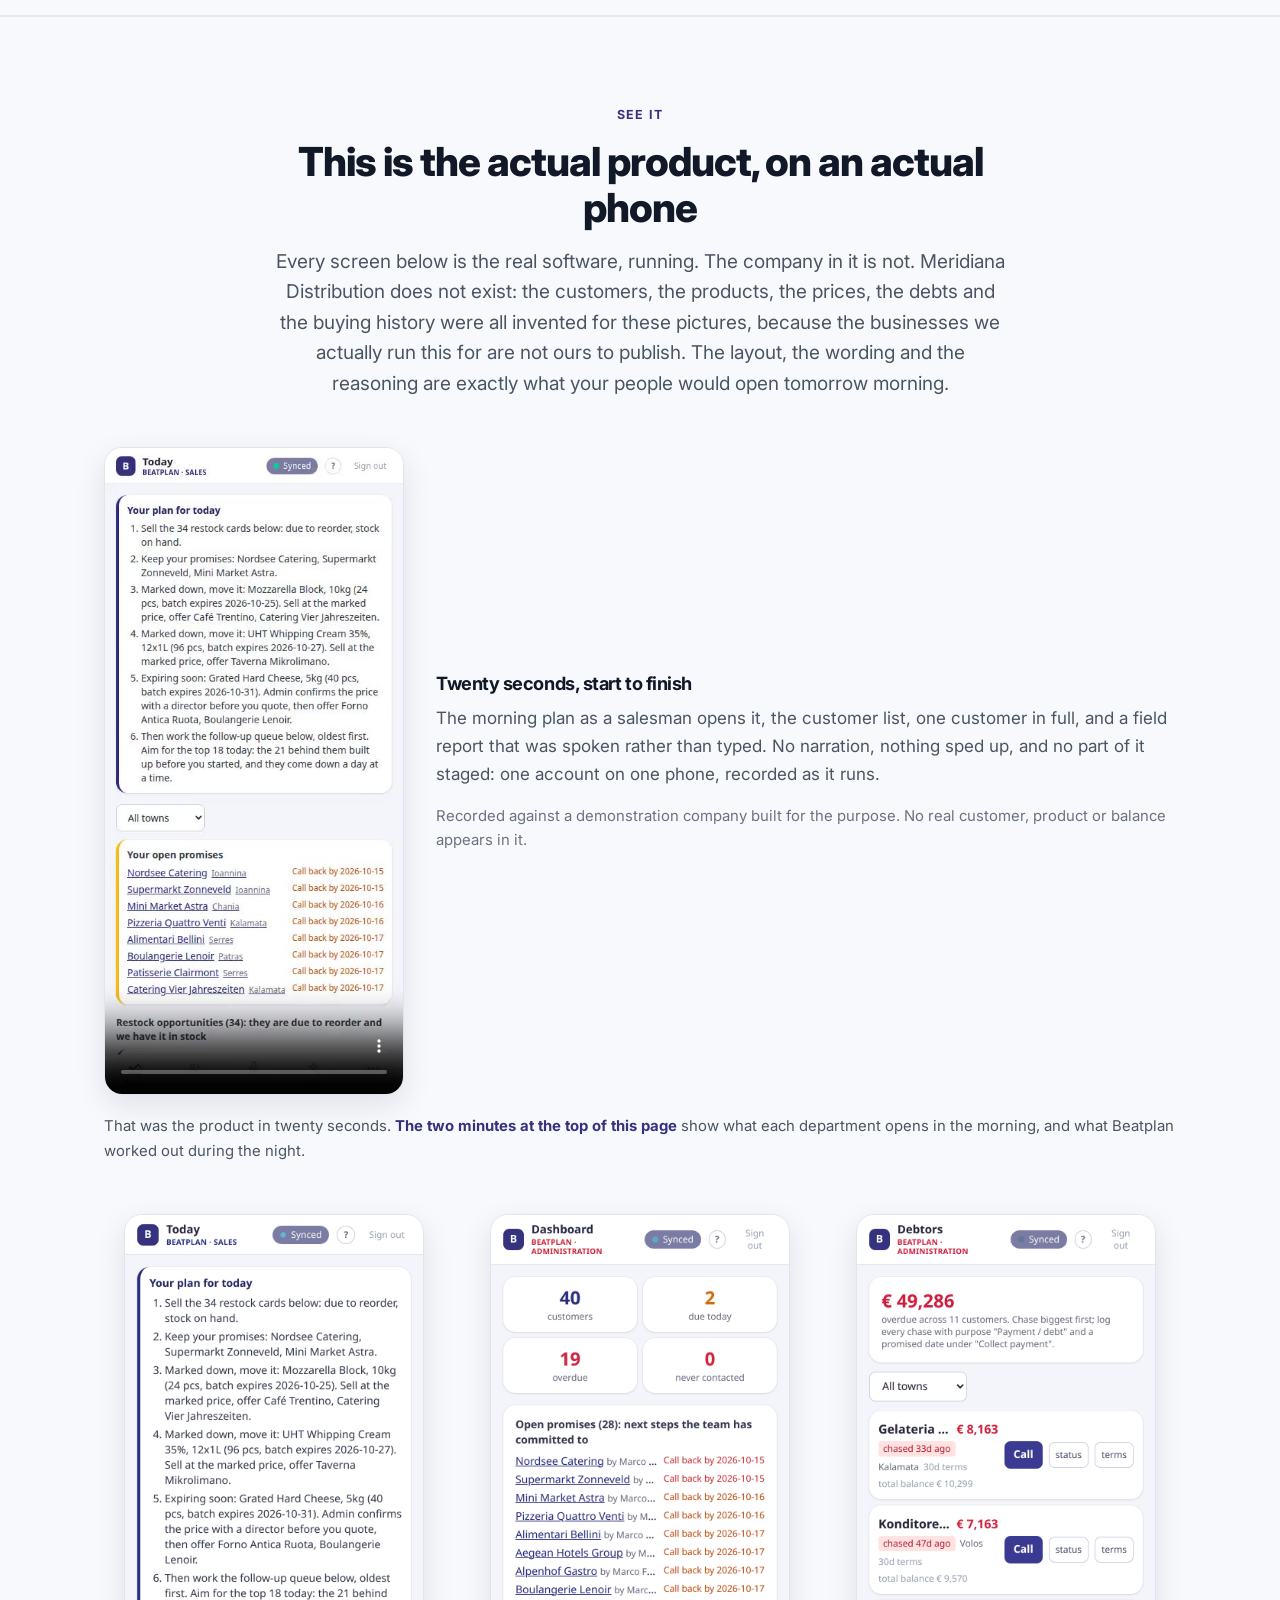
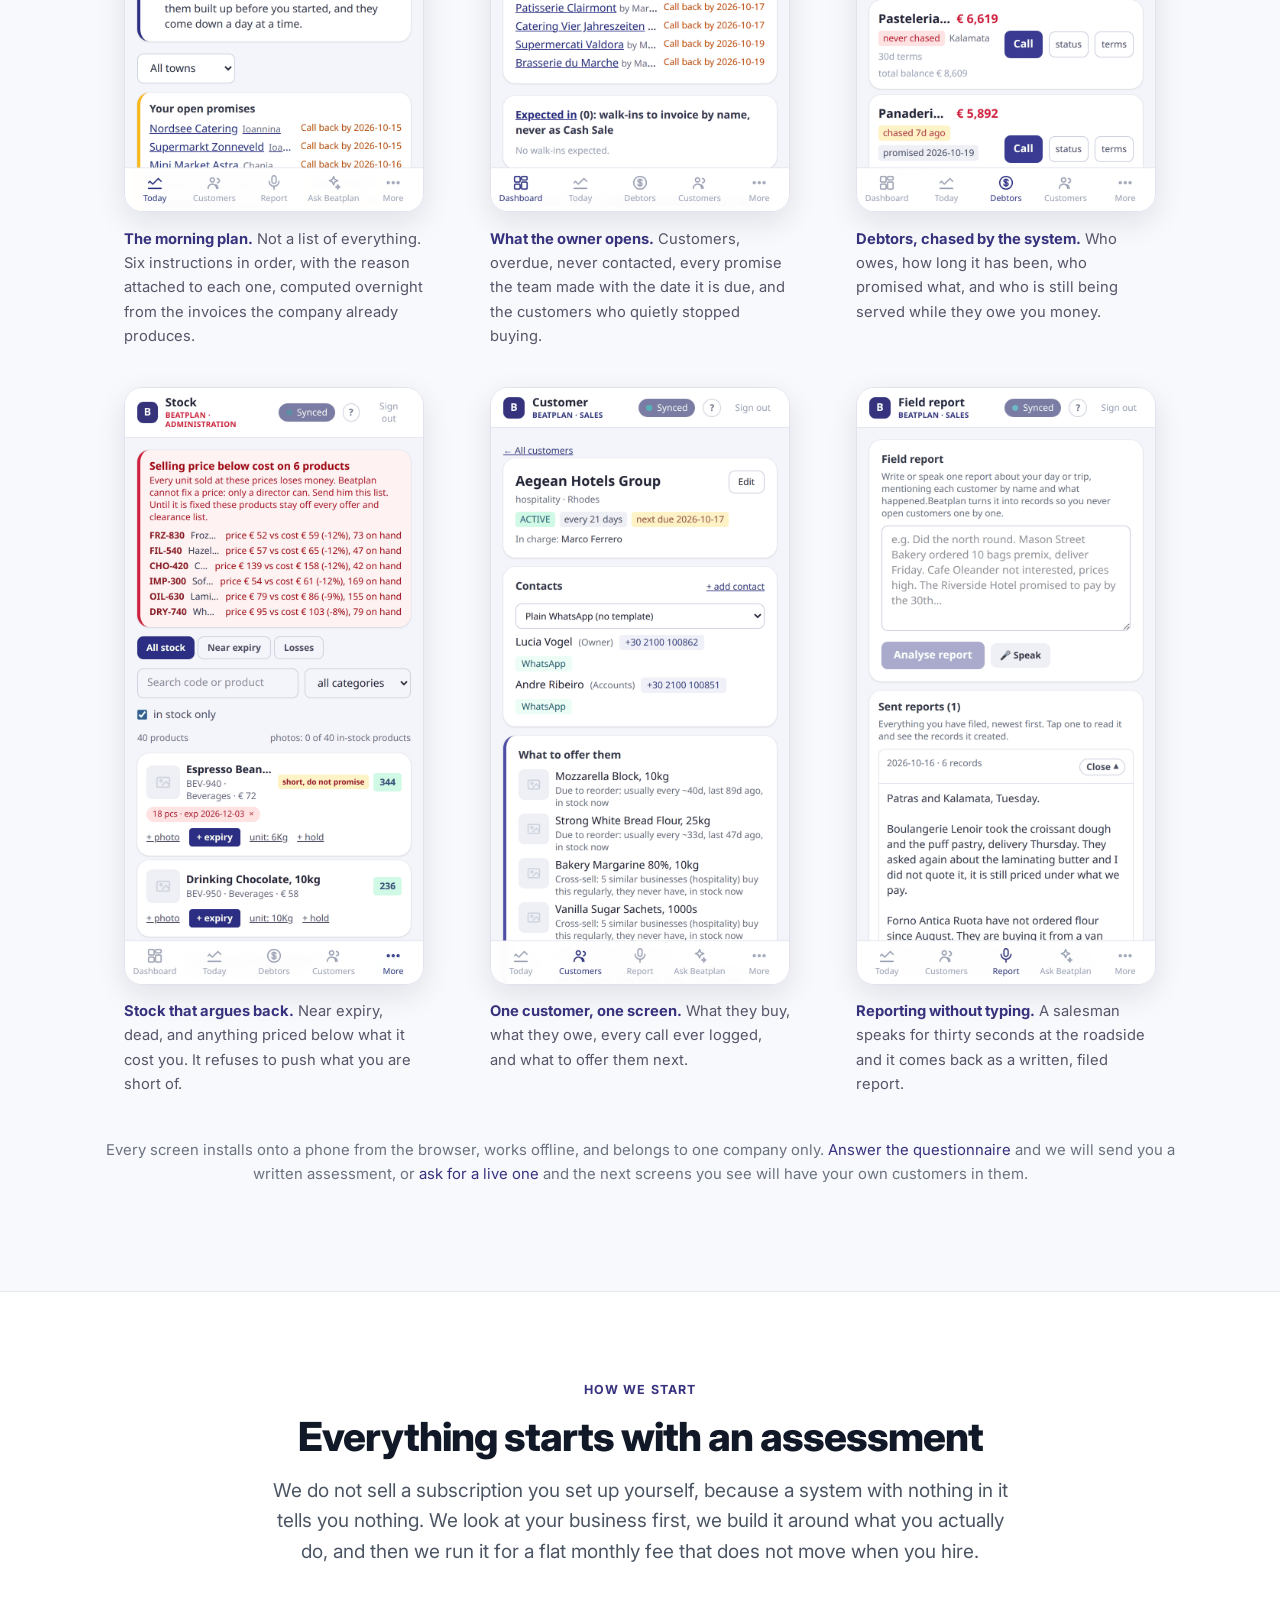
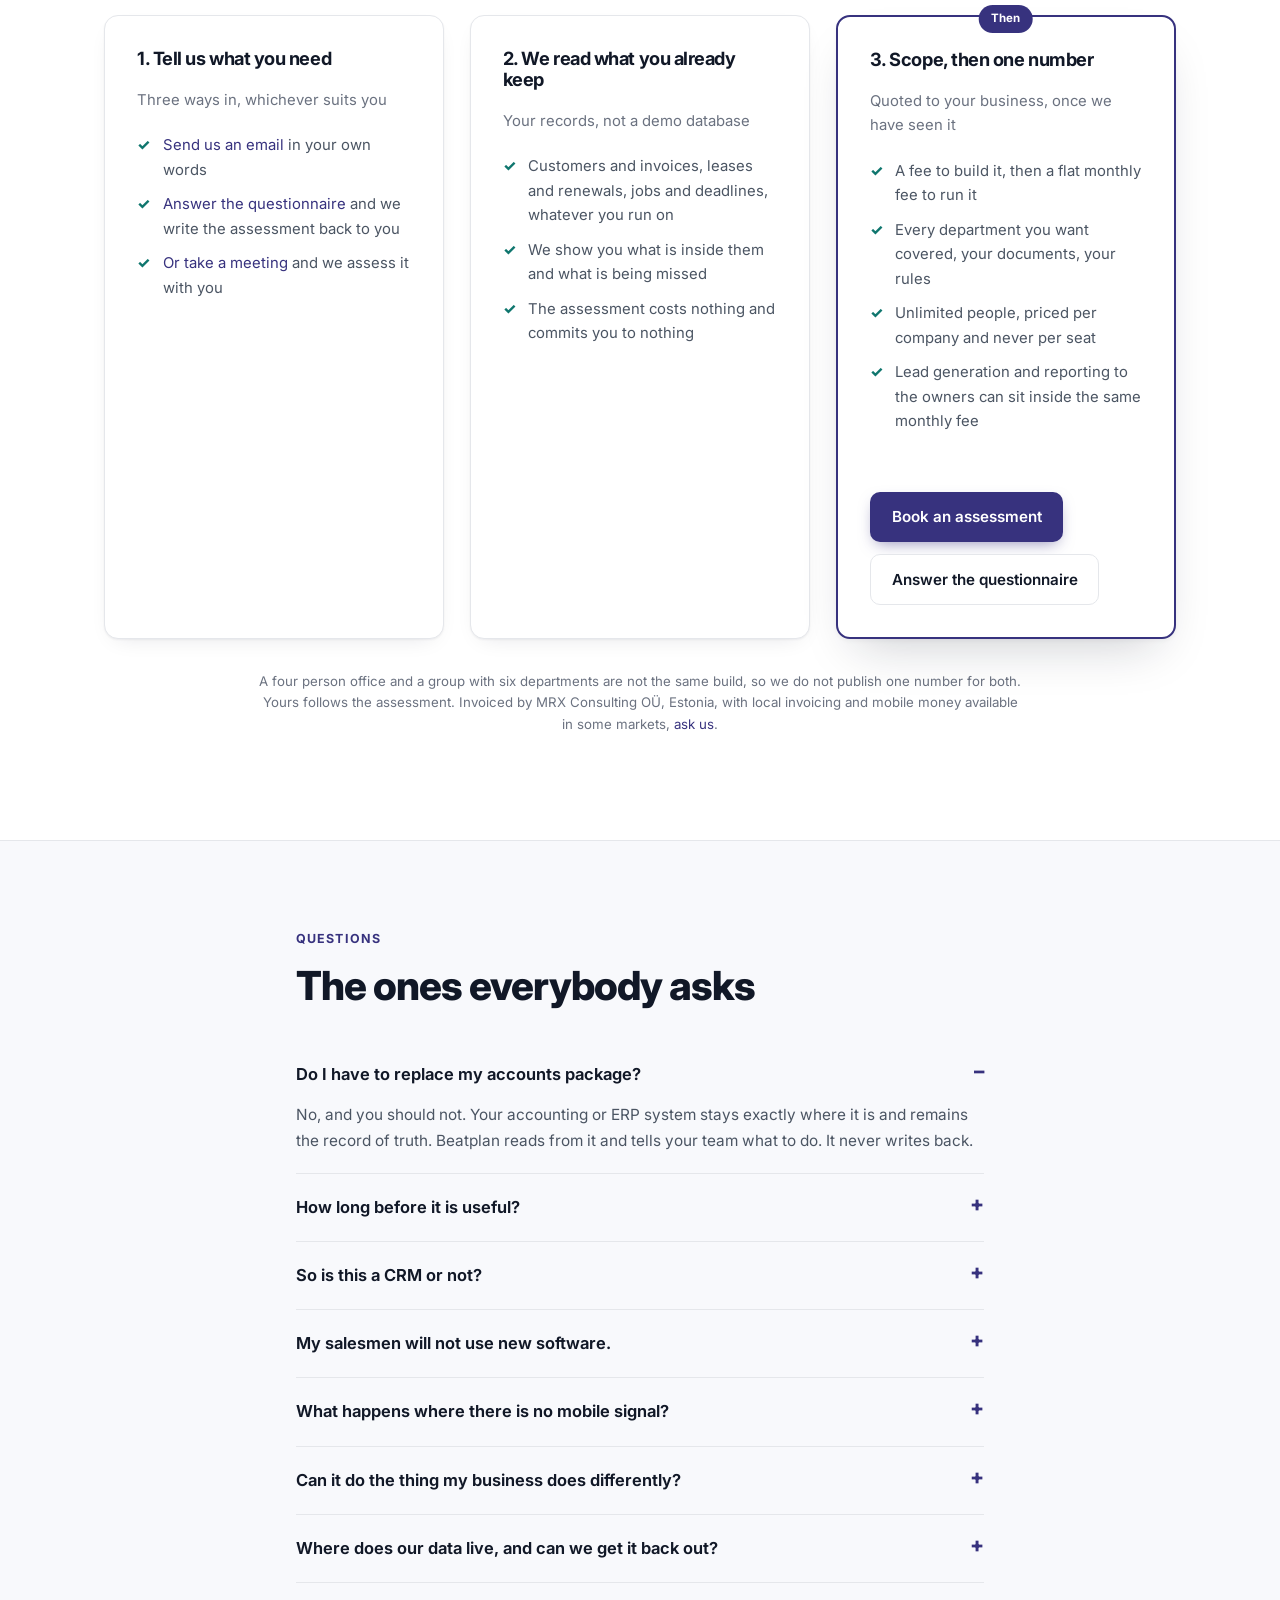
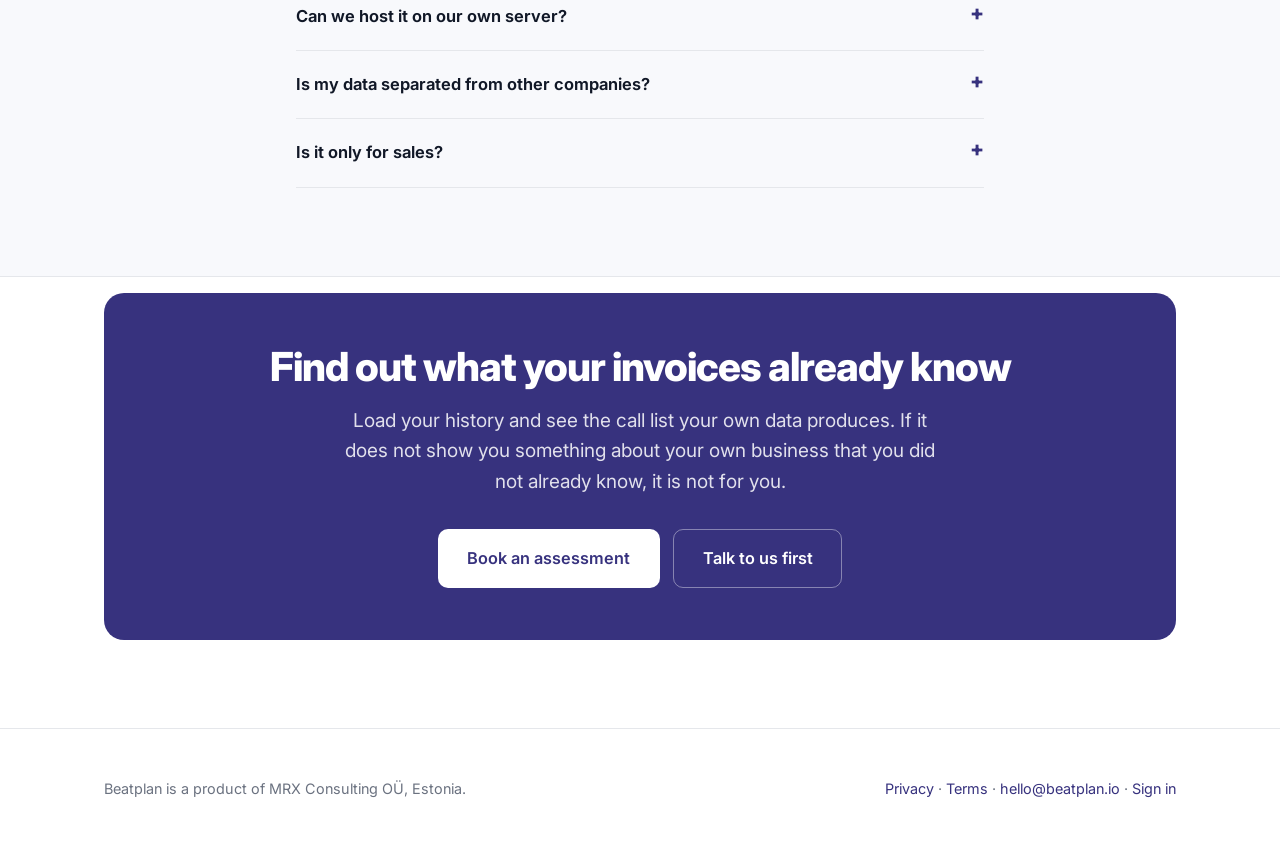
==== commit 28d19513: "Name no accounting brands, say your accounting or ERP John prefers the generic wording: naming Sage," ====
--- a/index.html
+++ b/index.html
@@ -39,6 +39,83 @@
 <link rel="preconnect" href="https://fonts.gstatic.com" crossorigin>
 <link href="https://fonts.googleapis.com/css2?family=Inter:wght@400;500;600;700;800&display=swap" rel="stylesheet">
 <link rel="stylesheet" href="/app.css">
+<link rel="alternate" hreflang="en" href="https://beatplan.io/">
+<link rel="alternate" hreflang="el" href="https://beatplan.io/el/">
+<link rel="alternate" hreflang="x-default" href="https://beatplan.io/">
+<script type="application/ld+json">
+{
+ "@context": "https://schema.org",
+ "@graph": [
+  {
+   "@type": "Organization",
+   "@id": "https://beatplan.io/#organization",
+   "name": "Beatplan",
+   "url": "https://beatplan.io/",
+   "logo": "https://beatplan.io/icon-512.png",
+   "email": "hello@beatplan.io",
+   "sameAs": [
+    "https://www.linkedin.com/company/beat-plan"
+   ],
+   "founder": {
+    "@type": "Person",
+    "name": "Ioannis Kourkoutas",
+    "jobTitle": "Founder"
+   },
+   "parentOrganization": {
+    "@type": "Organization",
+    "name": "MRX Consulting OÜ",
+    "legalName": "MRX Consulting OÜ",
+    "identifier": "16378539",
+    "address": {
+     "@type": "PostalAddress",
+     "streetAddress": "Tornimäe tn 5",
+     "postalCode": "10145",
+     "addressLocality": "Tallinn",
+     "addressCountry": "EE"
+    }
+   }
+  },
+  {
+   "@type": "WebSite",
+   "@id": "https://beatplan.io/#website",
+   "url": "https://beatplan.io/",
+   "name": "Beatplan",
+   "inLanguage": [
+    "en",
+    "el"
+   ],
+   "publisher": {
+    "@id": "https://beatplan.io/#organization"
+   }
+  },
+  {
+   "@type": "SoftwareApplication",
+   "@id": "https://beatplan.io/#software",
+   "name": "Beatplan",
+   "url": "https://beatplan.io/",
+   "applicationCategory": "BusinessApplication",
+   "operatingSystem": "Web",
+   "description": "Beatplan is not a CRM. It is your beat plan, computed. It reads the invoices you already produce and issues the day's round: who each person sees, why, and what they may sell. Nothing to fill in. Built around your business, then one price for the whole company.",
+   "inLanguage": "en",
+   "publisher": {
+    "@id": "https://beatplan.io/#organization"
+   }
+  },
+  {
+   "@type": "WebPage",
+   "@id": "https://beatplan.io/#webpage",
+   "url": "https://beatplan.io/",
+   "name": "Beatplan, the day's plan, computed every morning",
+   "inLanguage": "en",
+   "isPartOf": {
+    "@id": "https://beatplan.io/#website"
+   },
+   "description": "Beatplan is not a CRM. It is your beat plan, computed. It reads the invoices you already produce and issues the day's round: who each person sees, why, and what they may sell. Nothing to fill in. Built around your business, then one price for the whole company."
+  }
+ ]
+}
+</script>
+<script defer src="/_vercel/insights/script.js"></script>
 </head>
 <body>
 
@@ -554,7 +631,7 @@
     <p class="eyebrow">Questions</p>
     <h2 style="margin-bottom:2rem">The ones everybody asks</h2>
     <details open><summary>Do I have to replace my accounts package?</summary>
-      <p>No, and you should not. Sage, QuickBooks, Odoo, SAP or whatever you run stays exactly where
+      <p>No, and you should not. Your accounting or ERP system stays exactly where
       it is and remains the record of truth. Beatplan reads from it and tells your team what to do.
       It never writes back.</p></details>
     <details><summary>How long before it is useful?</summary>
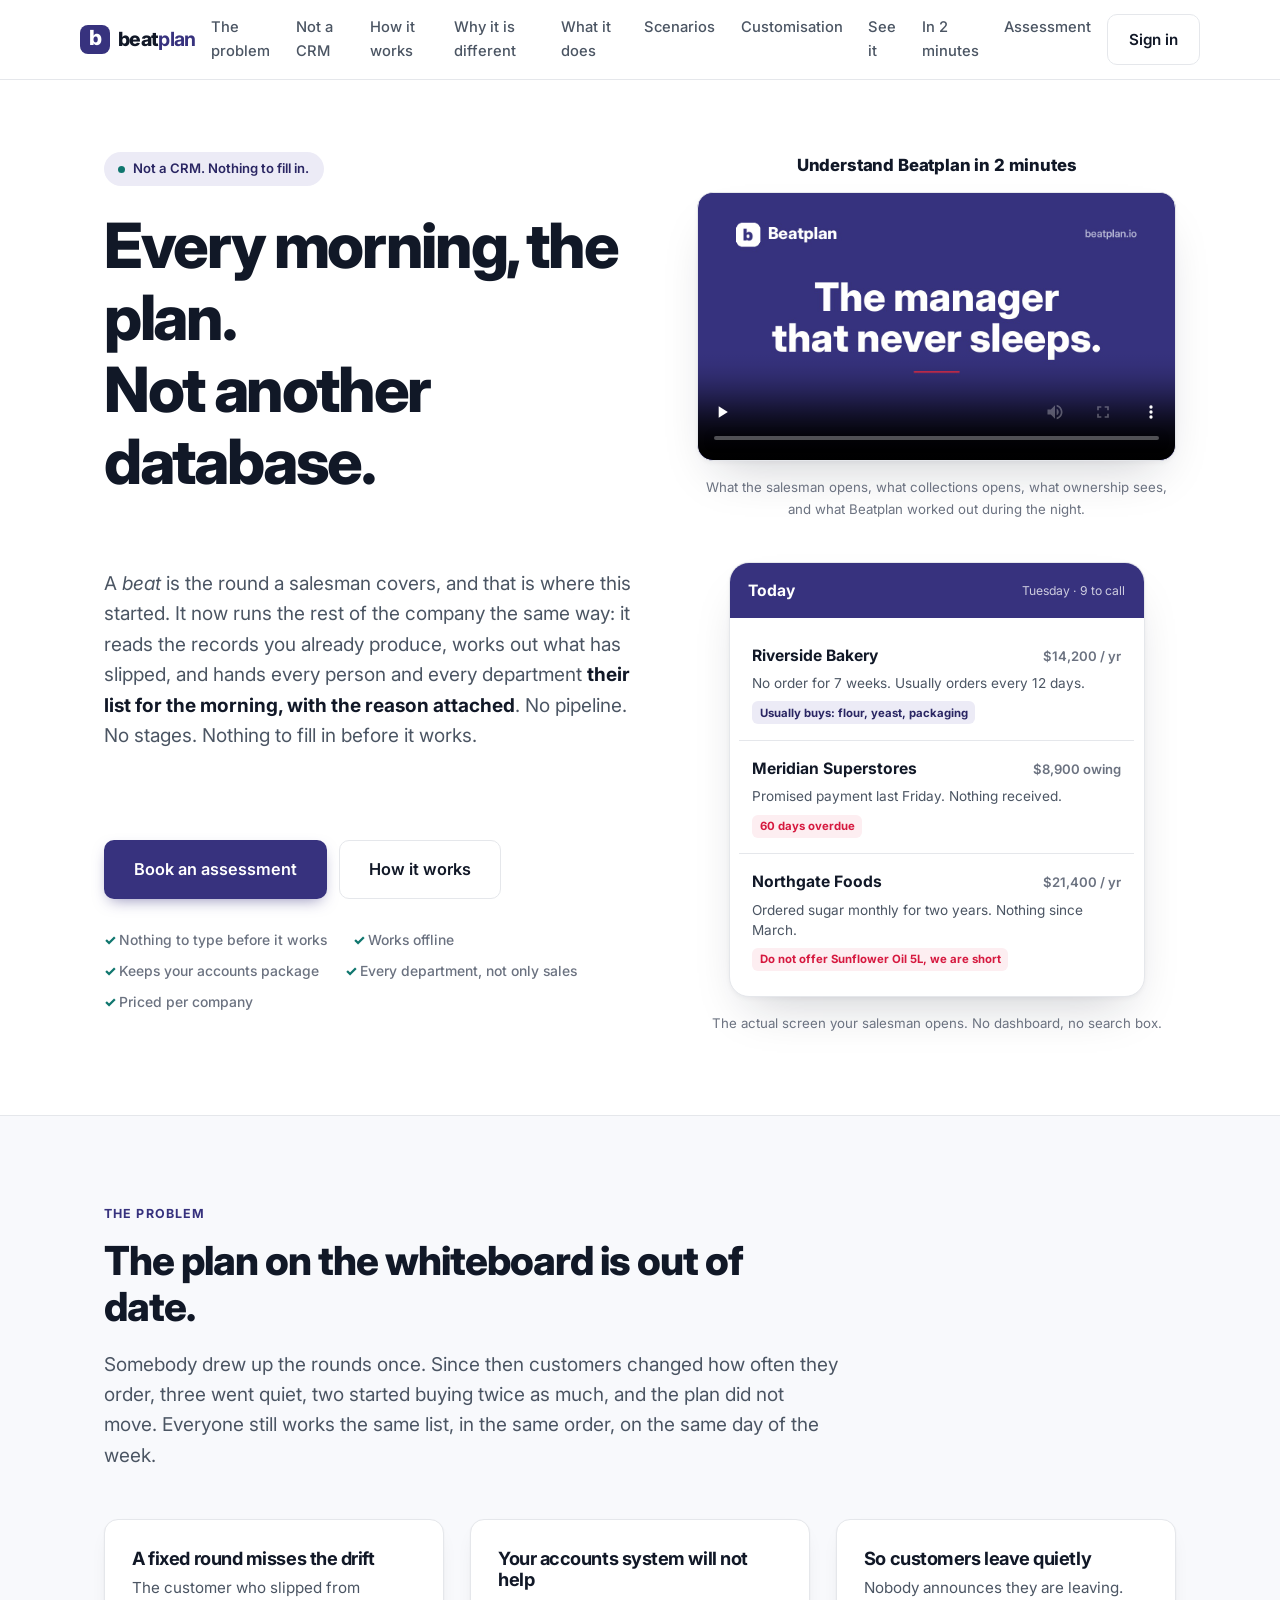
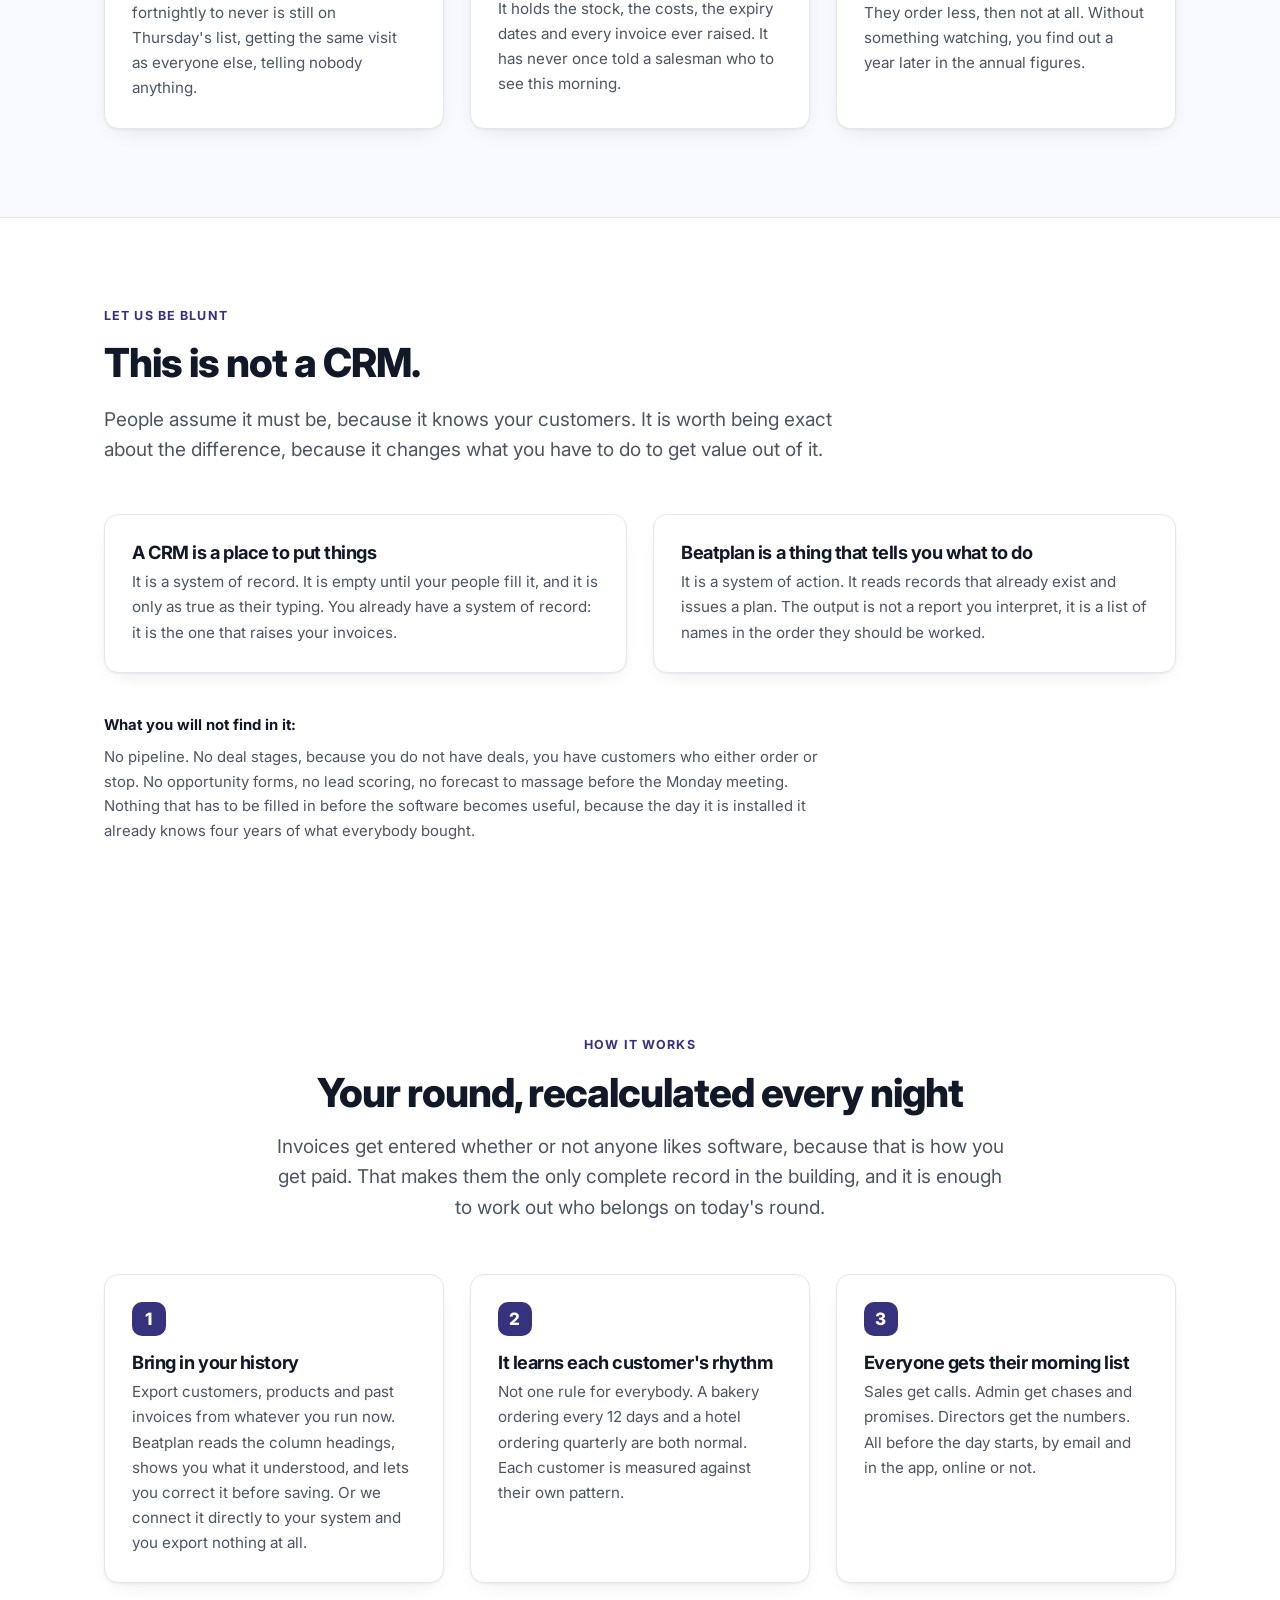
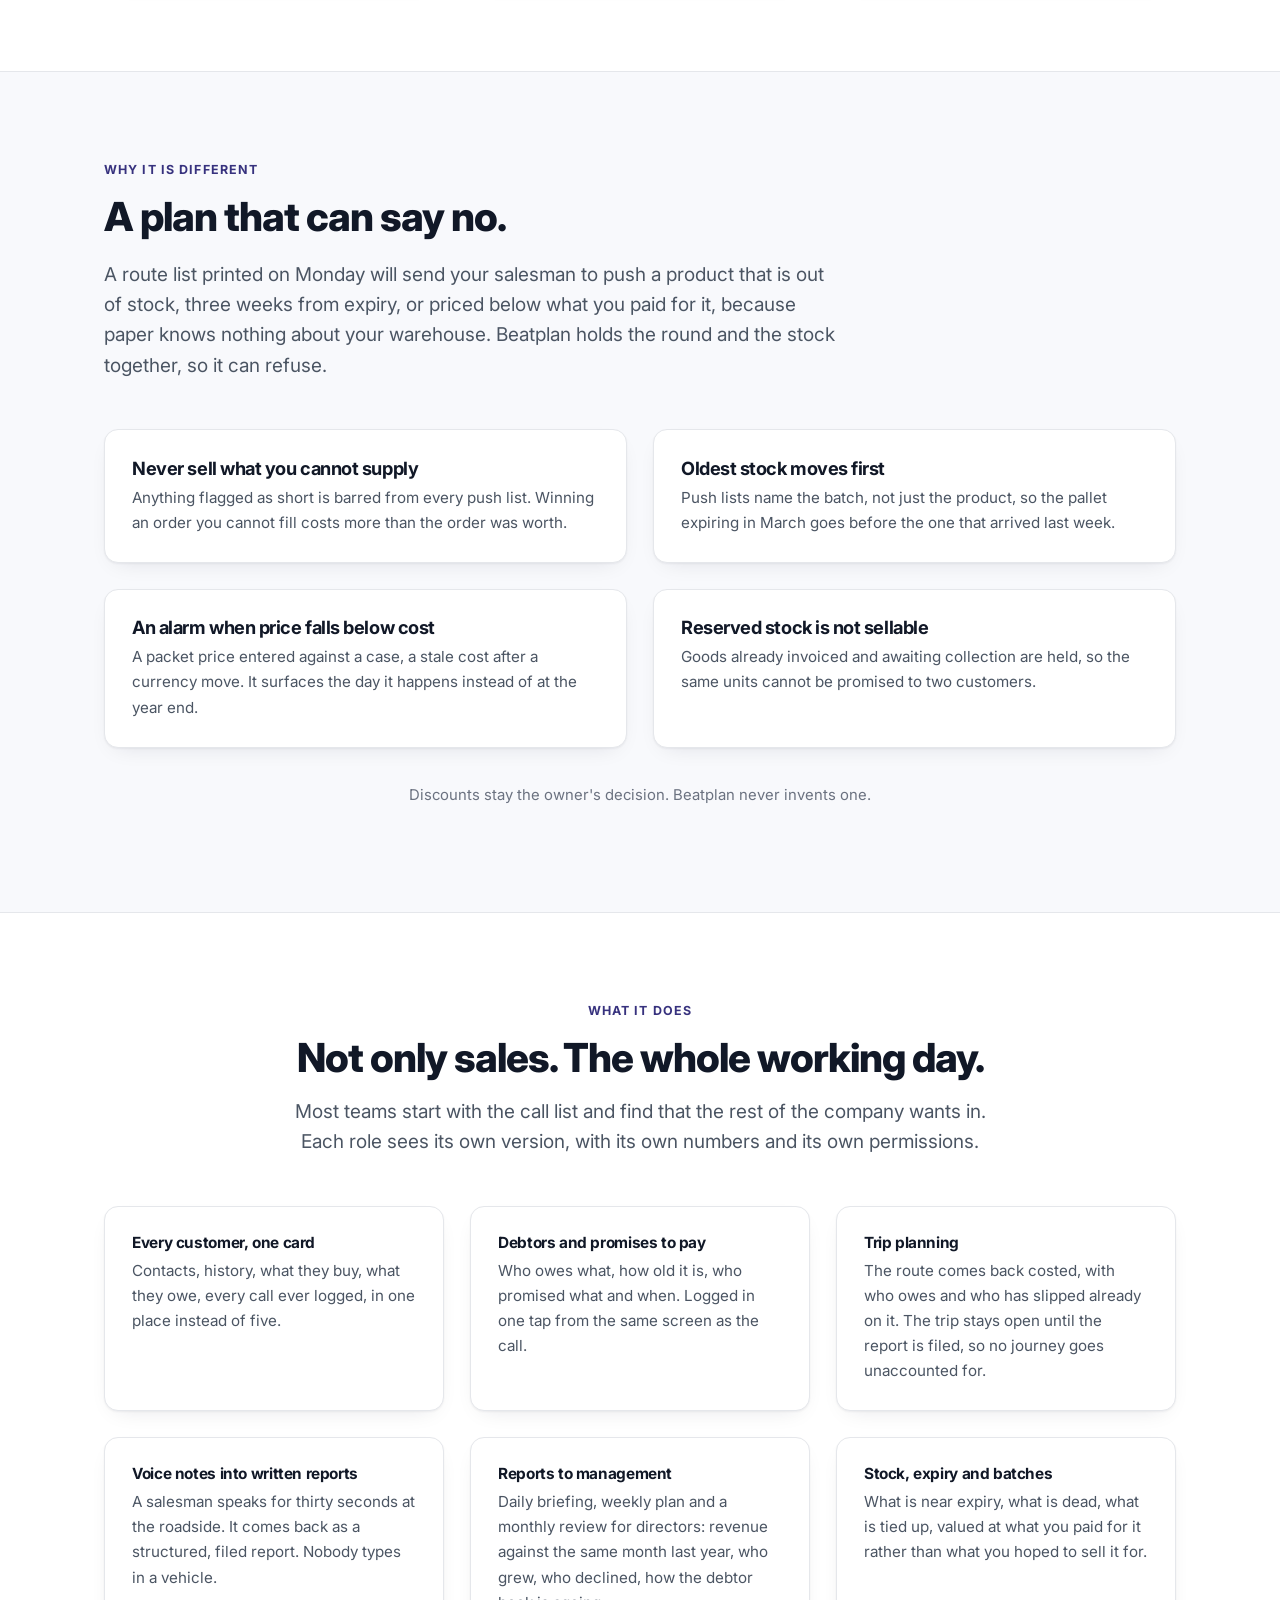
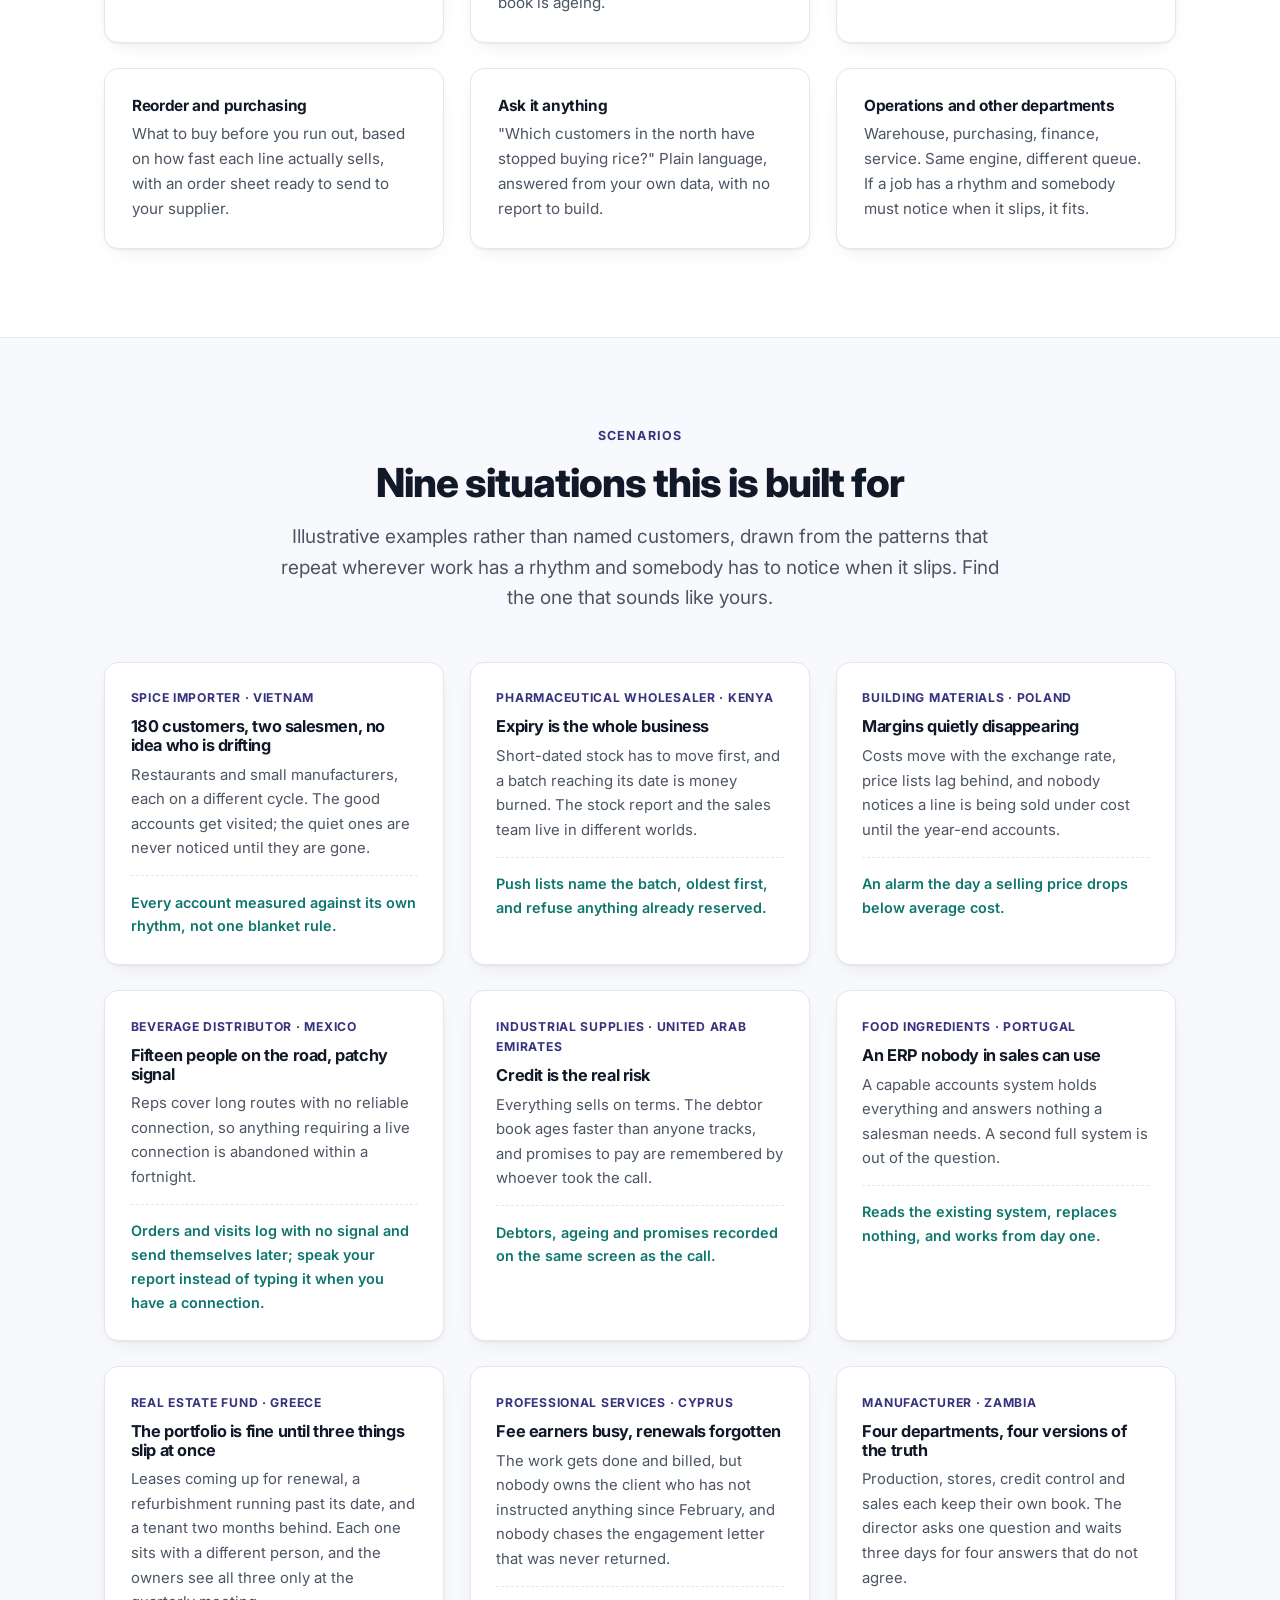
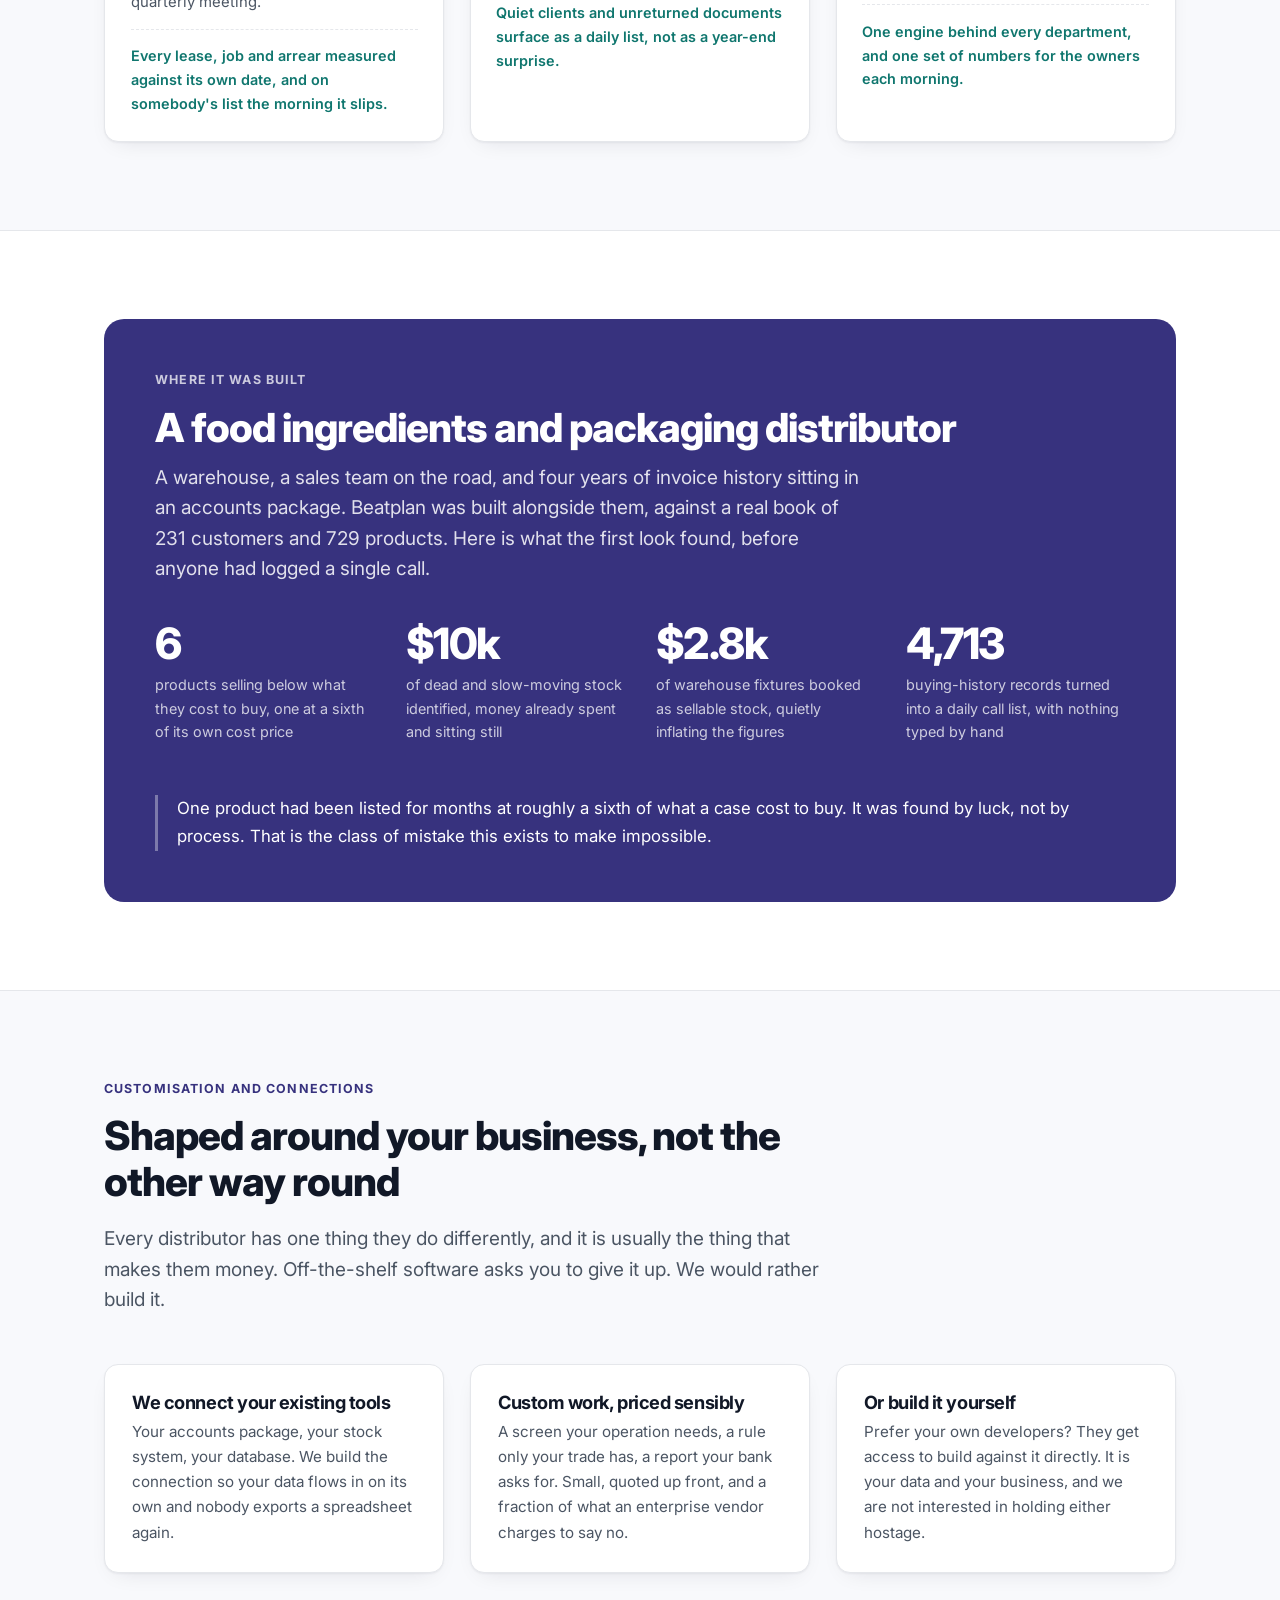
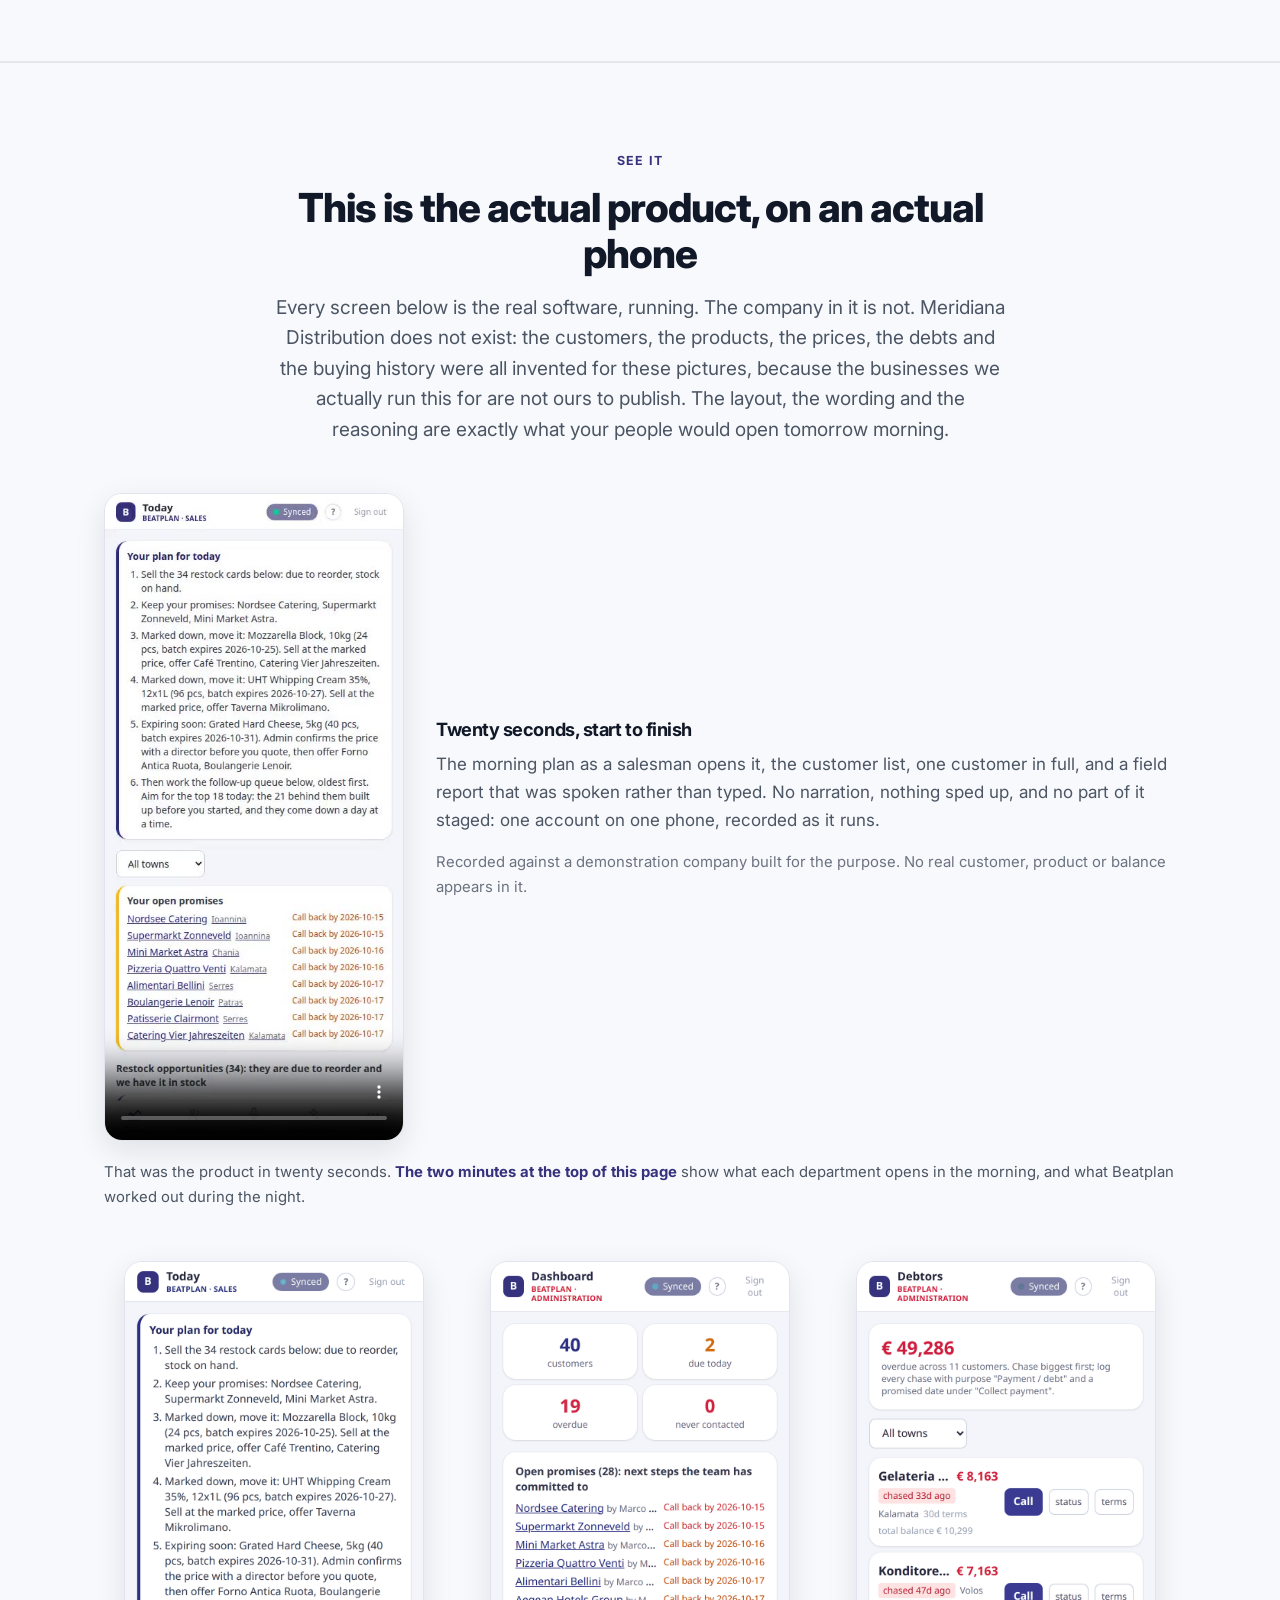
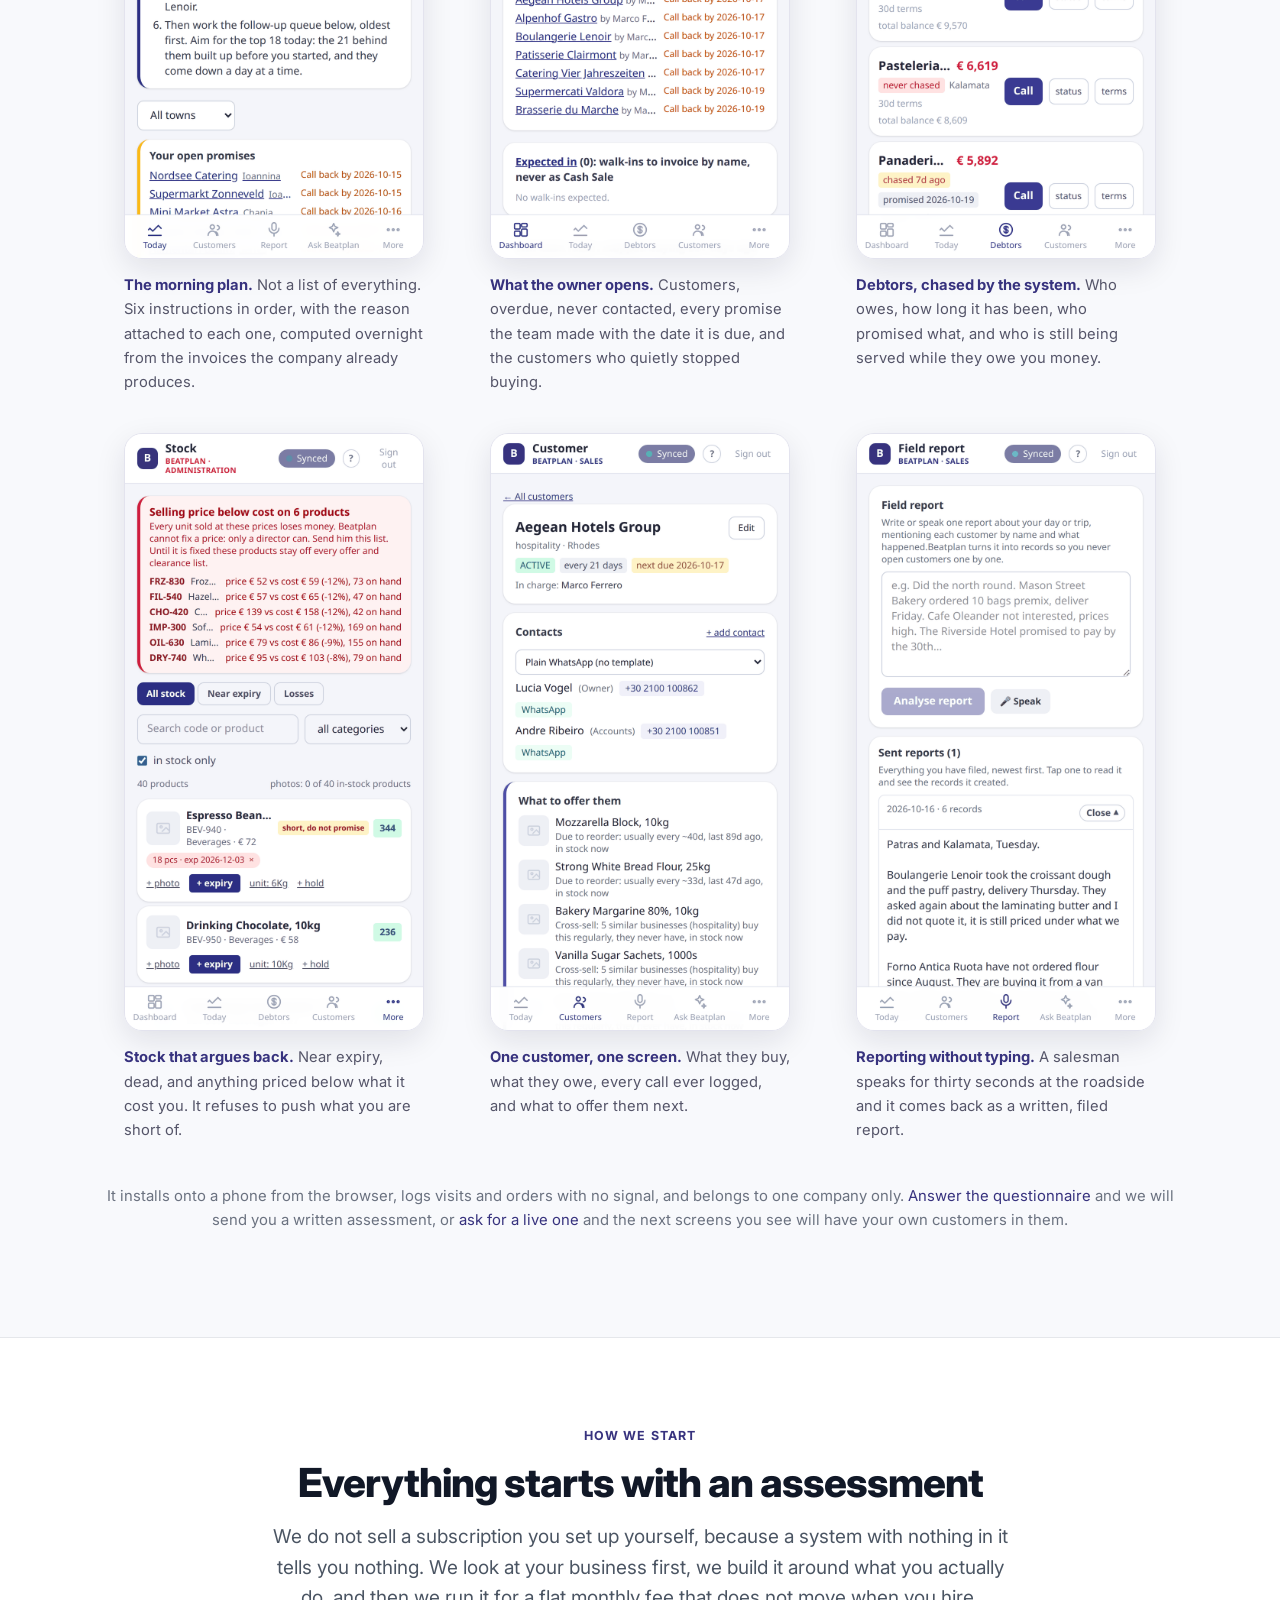
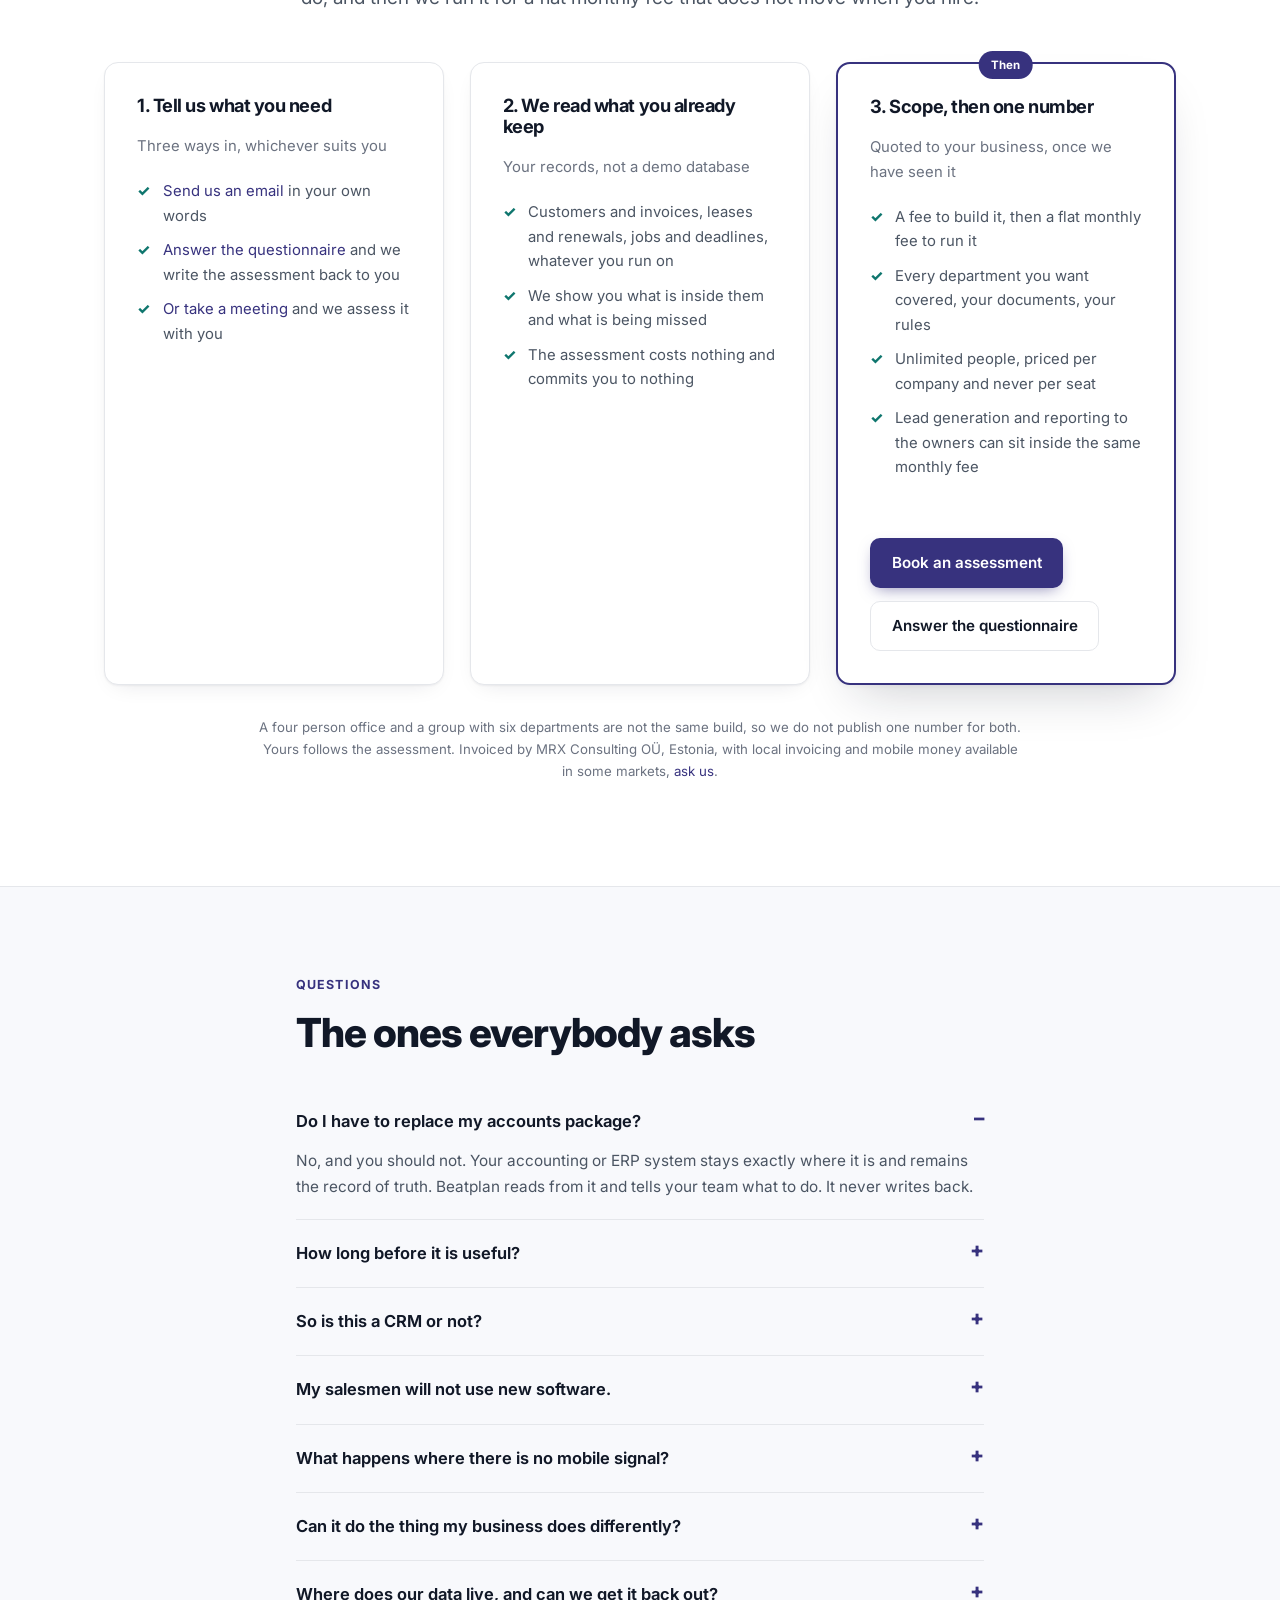
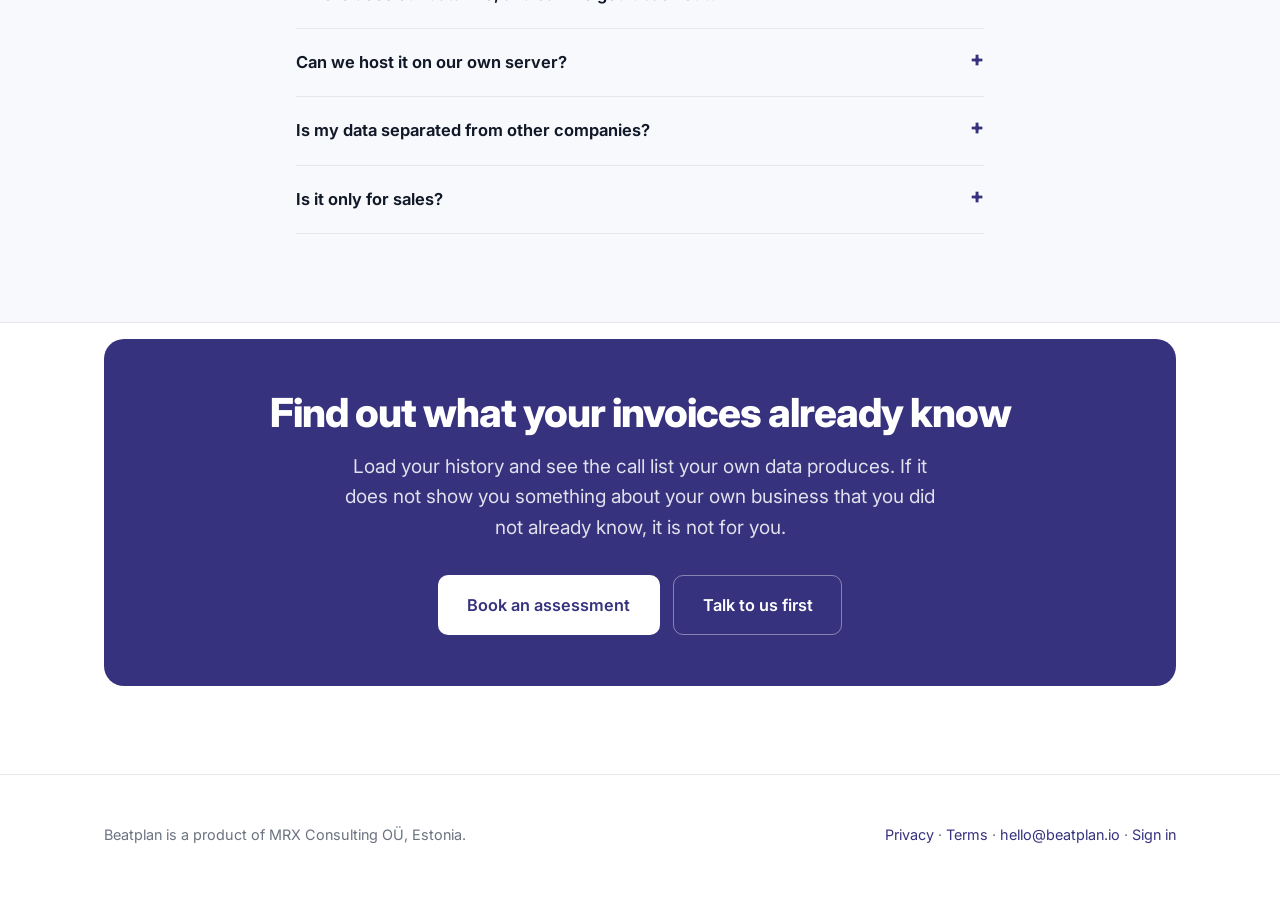
==== commit b8e3ba99: "Stop claiming every screen works offline The 5 Nov offline replay test proved orders and visits queu" ====
--- a/index.html
+++ b/index.html
@@ -393,7 +393,7 @@
         <h4>Fifteen people on the road, patchy signal</h4>
         <p>Reps cover long routes with no reliable connection, so anything requiring a live
         connection is abandoned within a fortnight.</p>
-        <p class="out">Full offline working, and voice notes instead of typing.</p>
+        <p class="out">Orders and visits log with no signal and send themselves later; speak your report instead of typing it when you have a connection.</p>
       </div>
       <div class="scen" data-region="row">
         <div class="where">Industrial supplies · United Arab Emirates</div>
@@ -559,7 +559,7 @@
     </div>
 
     <p class="center small muted" style="margin-top:2.6rem">
-      Every screen installs onto a phone from the browser, works offline, and belongs to one company
+      It installs onto a phone from the browser, logs visits and orders with no signal, and belongs to one company
       only. <a href="/questionnaire/">Answer the questionnaire</a> and we will send you a written
       assessment, or <a href="/assessment/">ask for a live one</a> and the next screens you see will
       have your own customers in them.
@@ -651,9 +651,9 @@
       salesman can file a report by speaking for thirty seconds instead of typing. If your team logs
       nothing at all, it still tells you who has gone quiet, because that comes from the invoices.</p></details>
     <details><summary>What happens where there is no mobile signal?</summary>
-      <p>Everything keeps working. The list is on the phone, calls and orders are saved on the phone,
+      <p>The road work keeps going. The list is on the phone, calls and orders are saved on the phone,
       and it syncs when a connection comes back. It was built for people who spend the day in a
-      vehicle.</p></details>
+      vehicle. Written reports, dictation and photos need a signal.</p></details>
     <details><summary>Can it do the thing my business does differently?</summary>
       <p>Usually yes, and that is the point of the customisation service. Tell us the rule, the screen
       or the report and we will quote it. If you would rather your own developers built it, they can
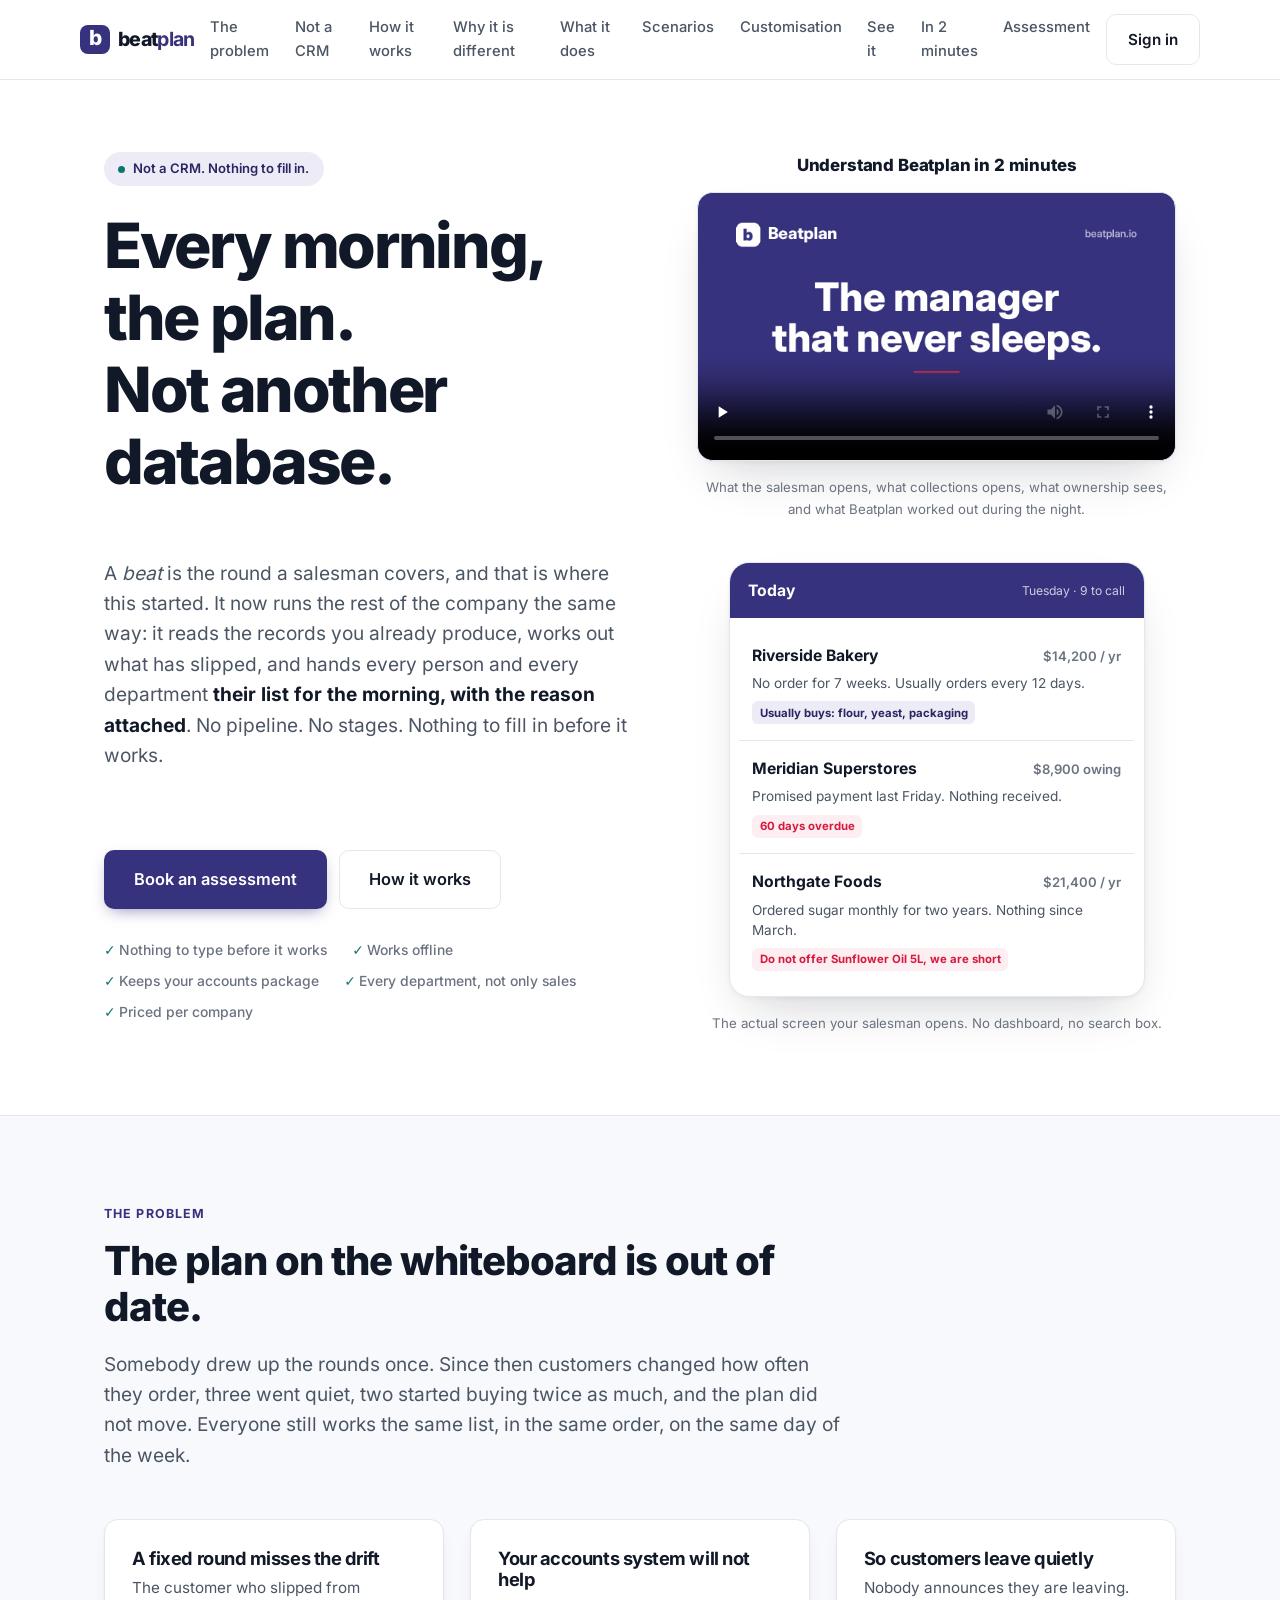
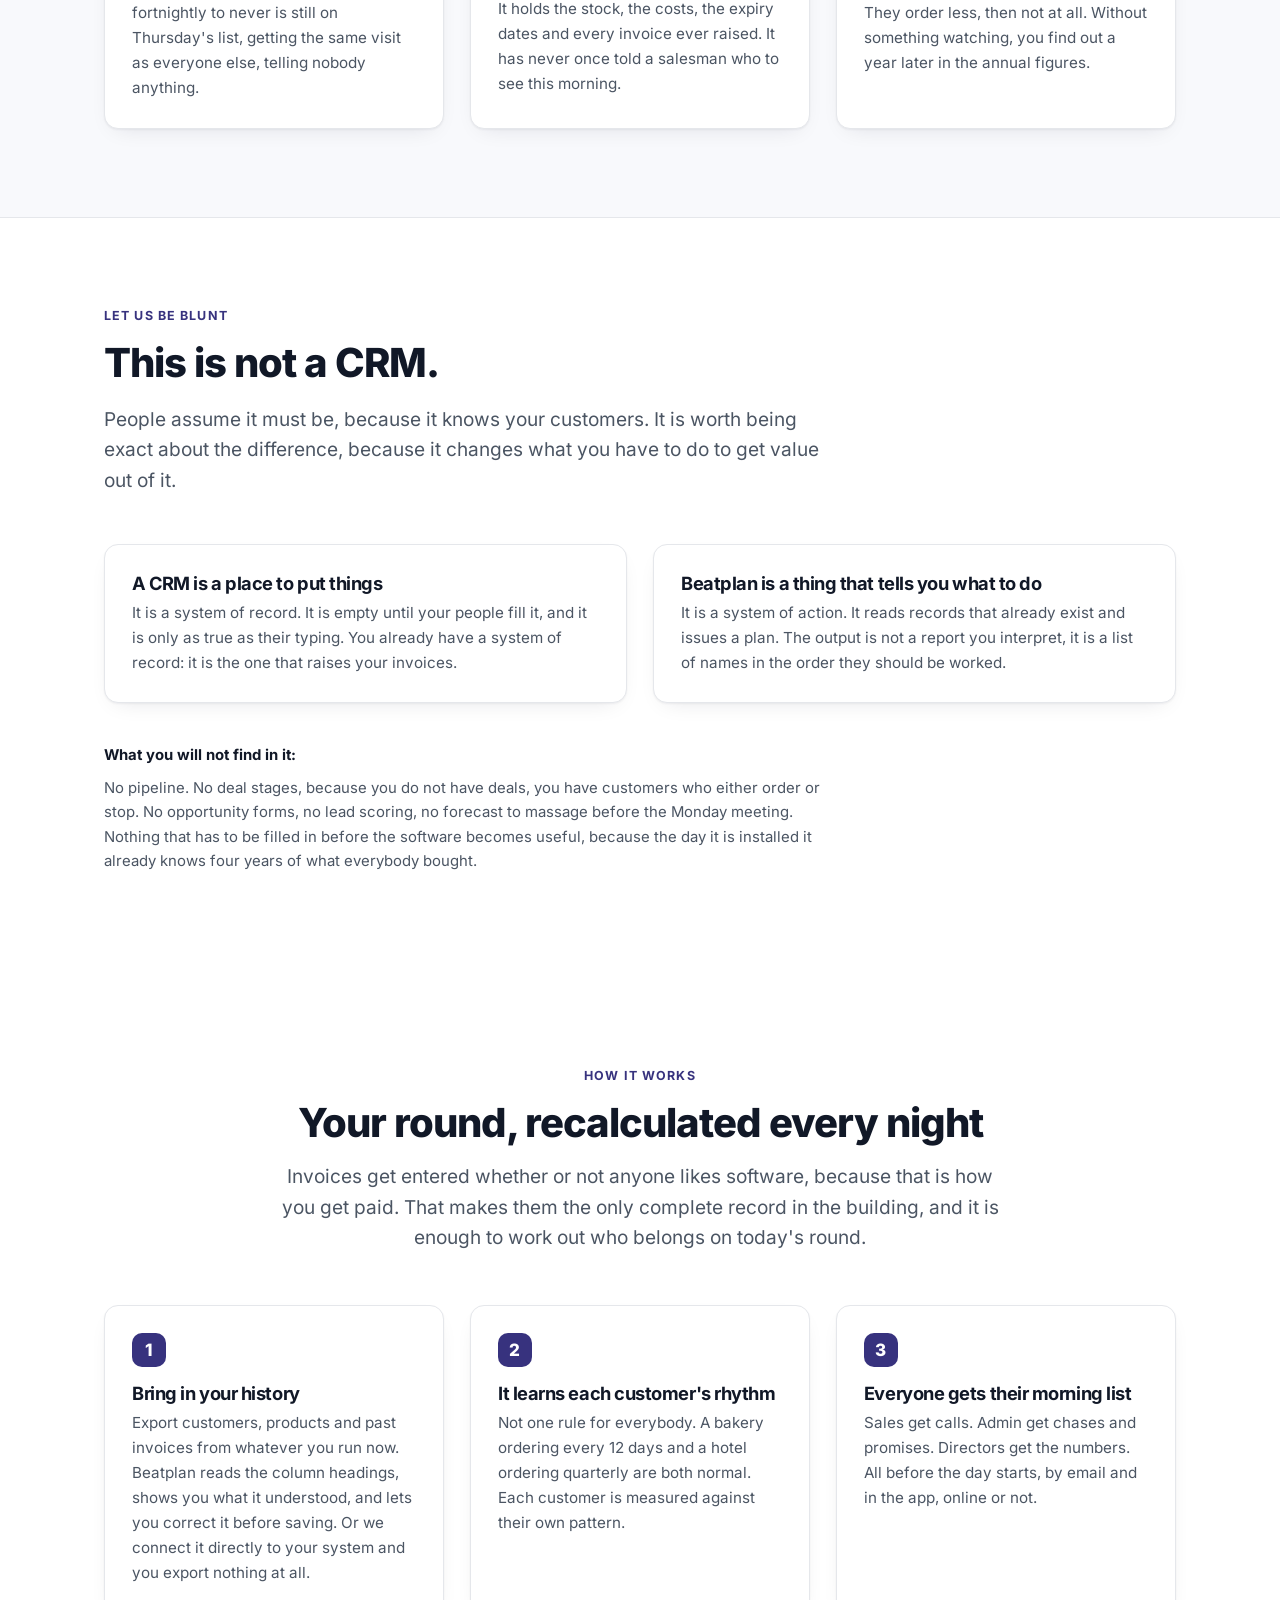
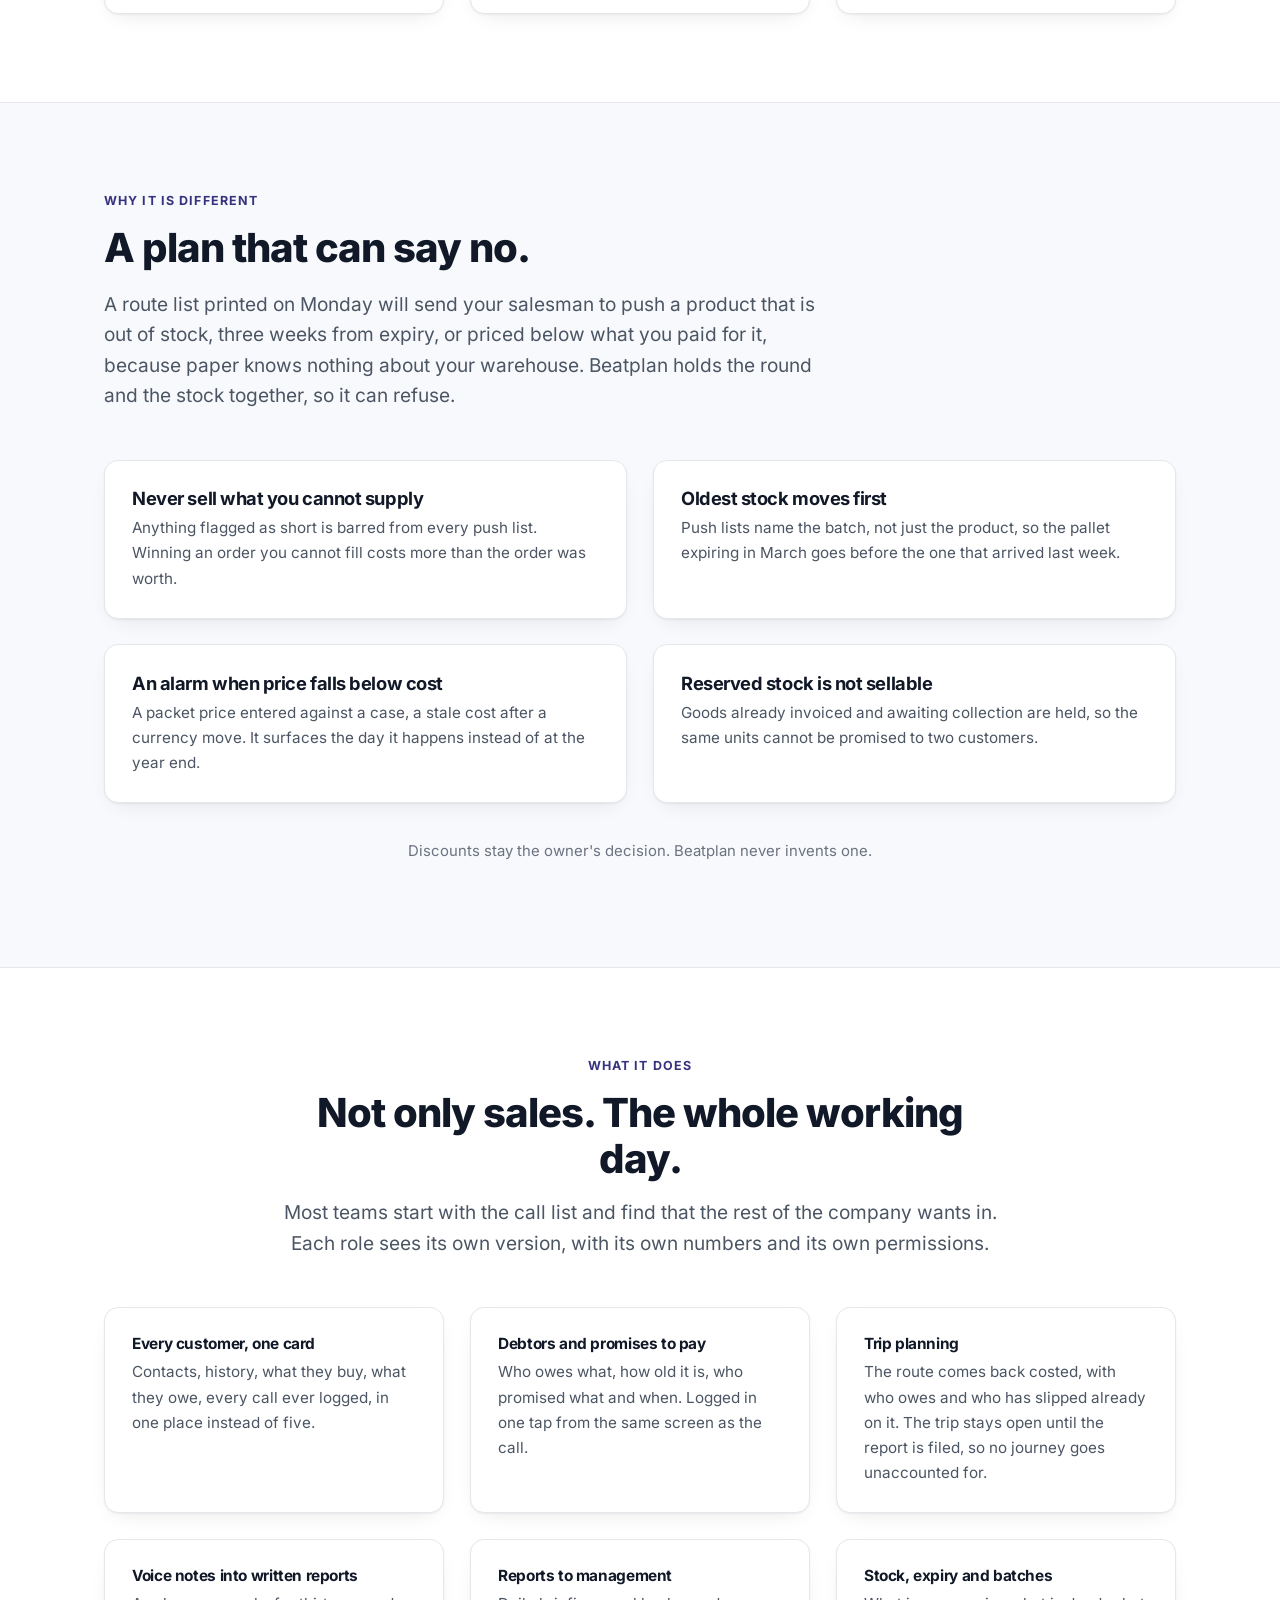
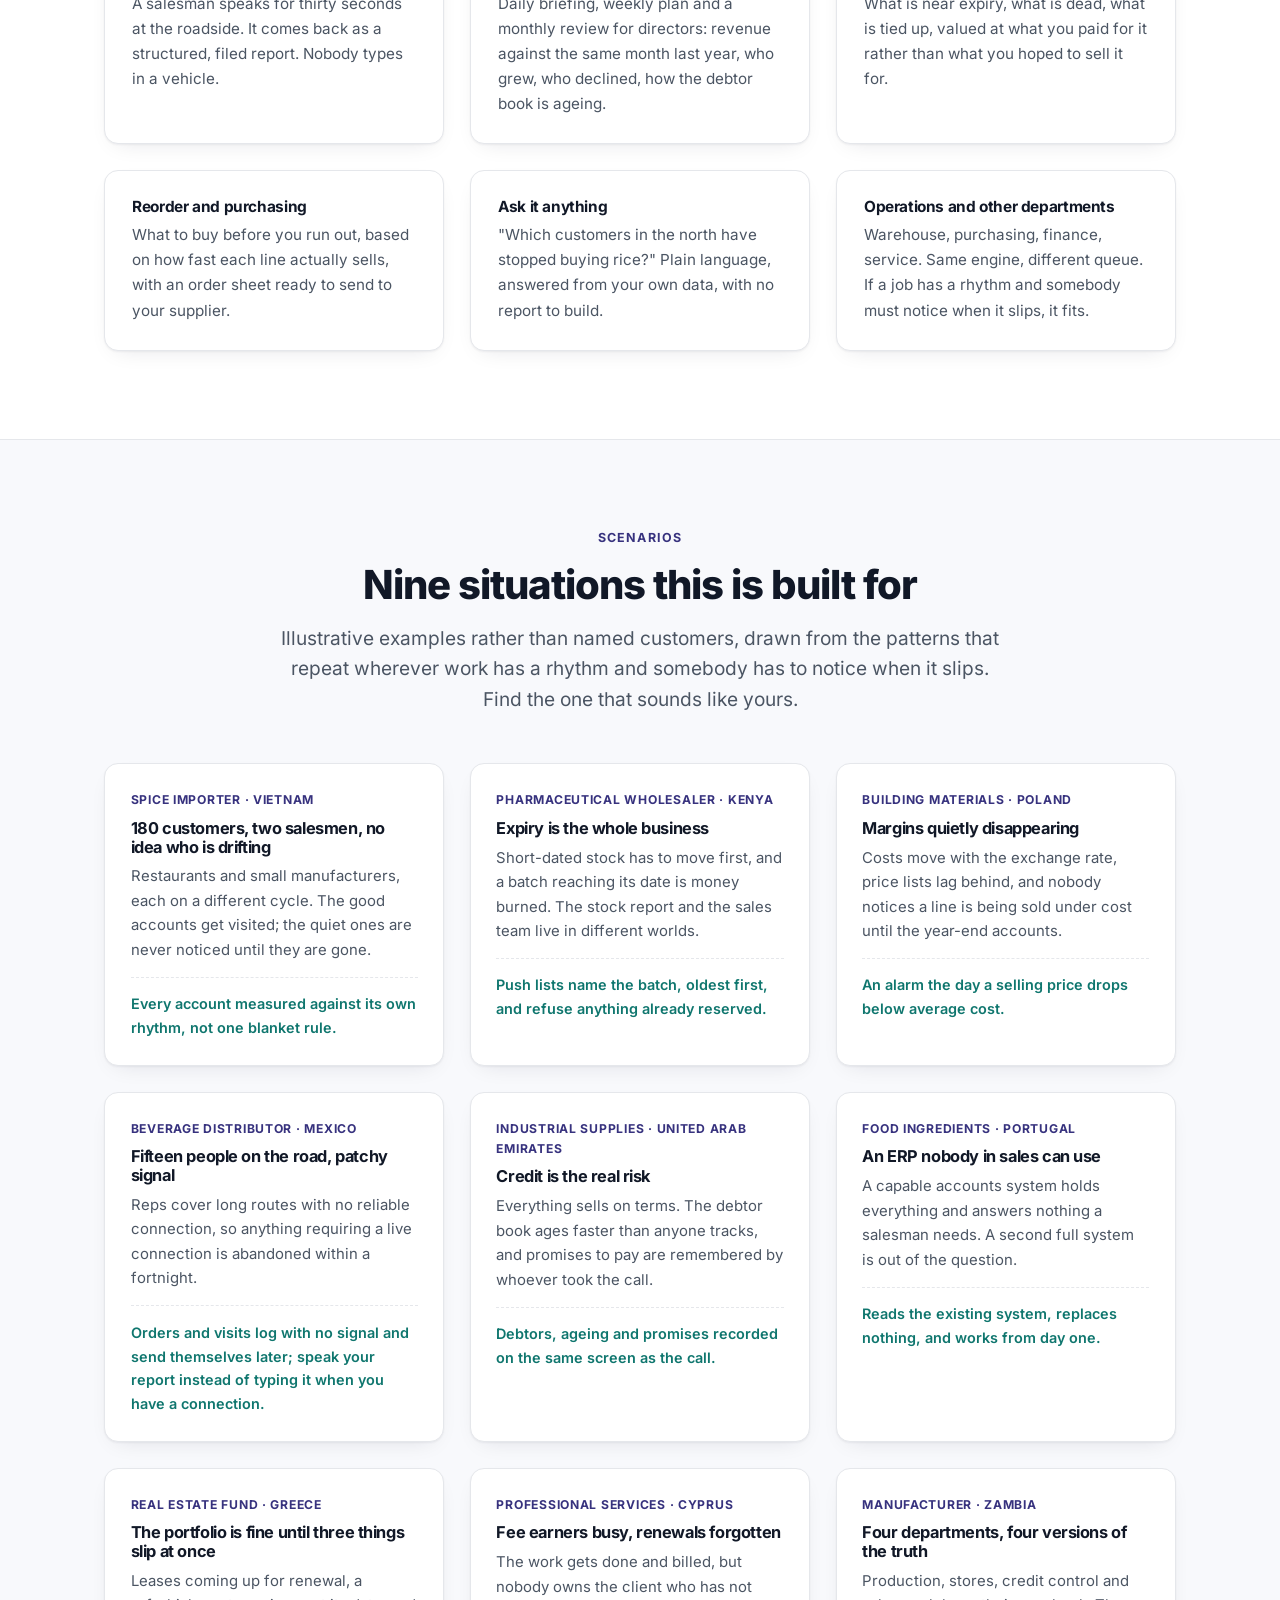
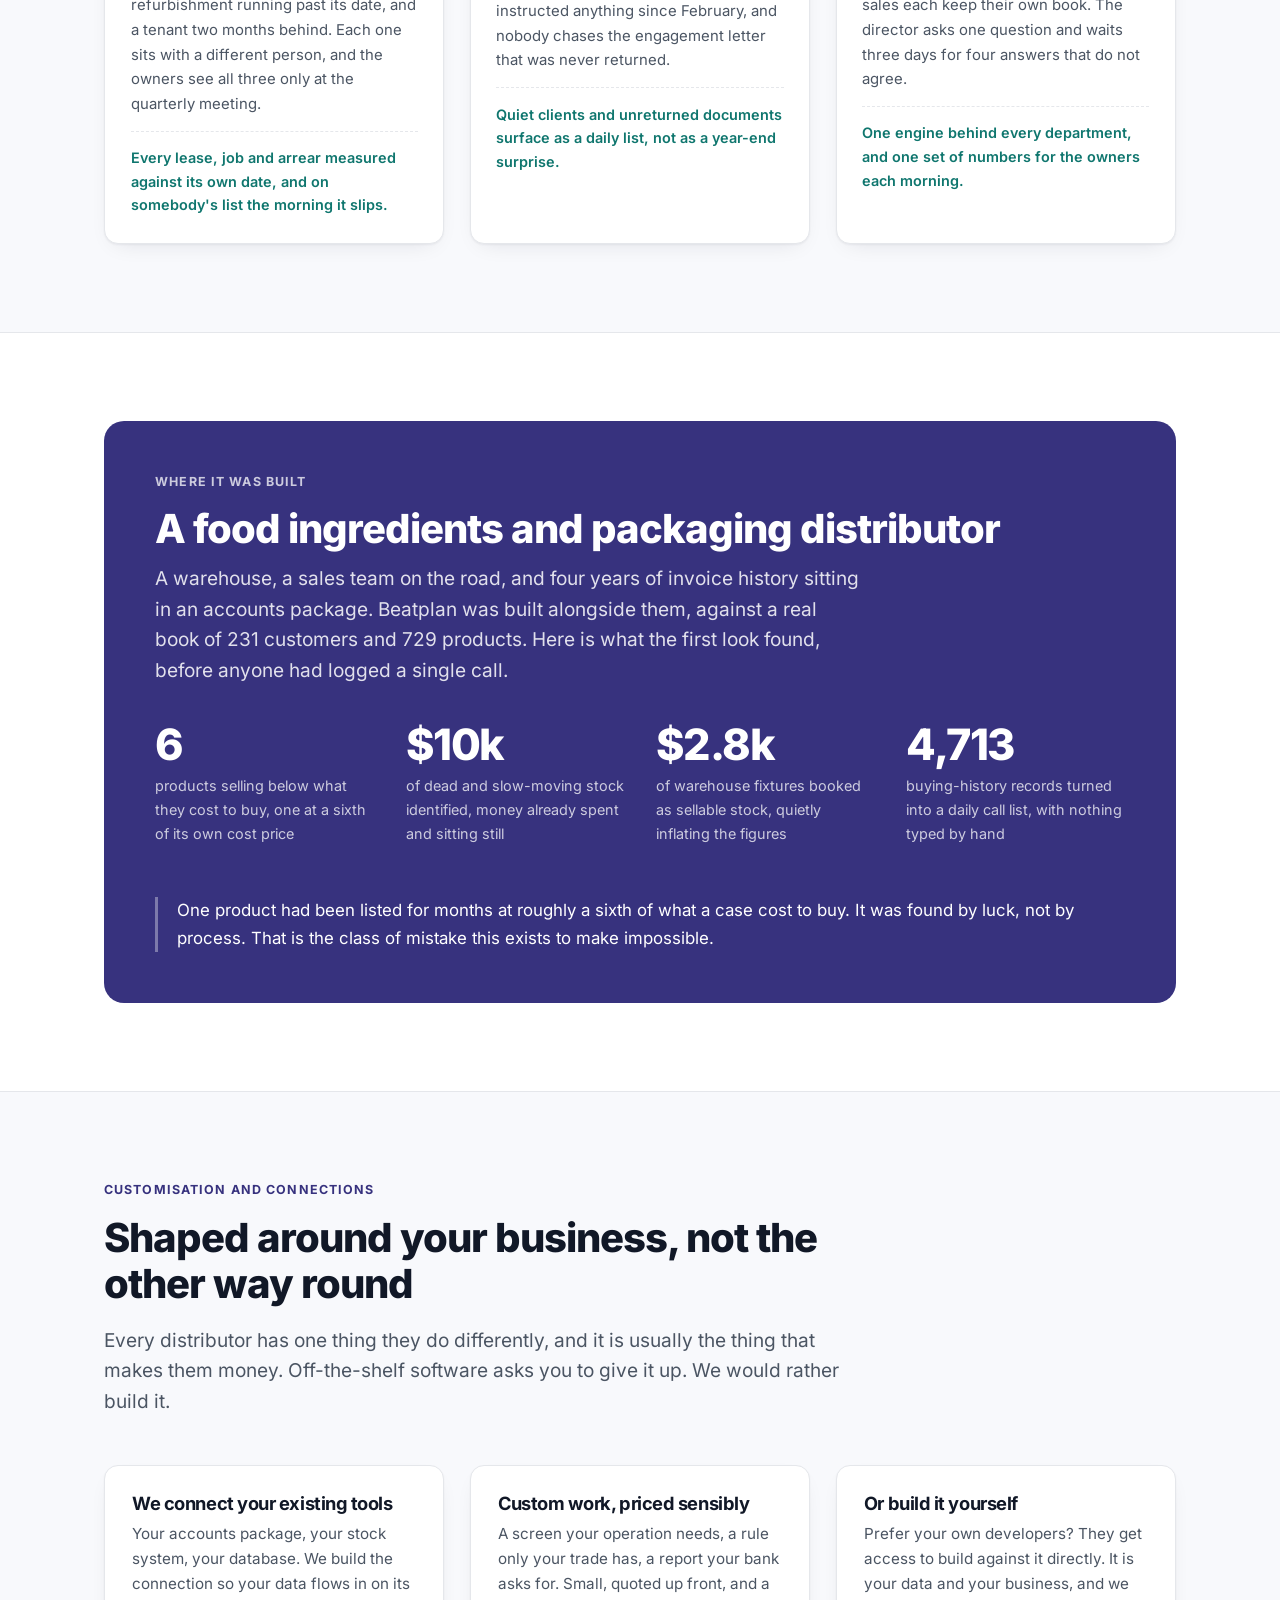
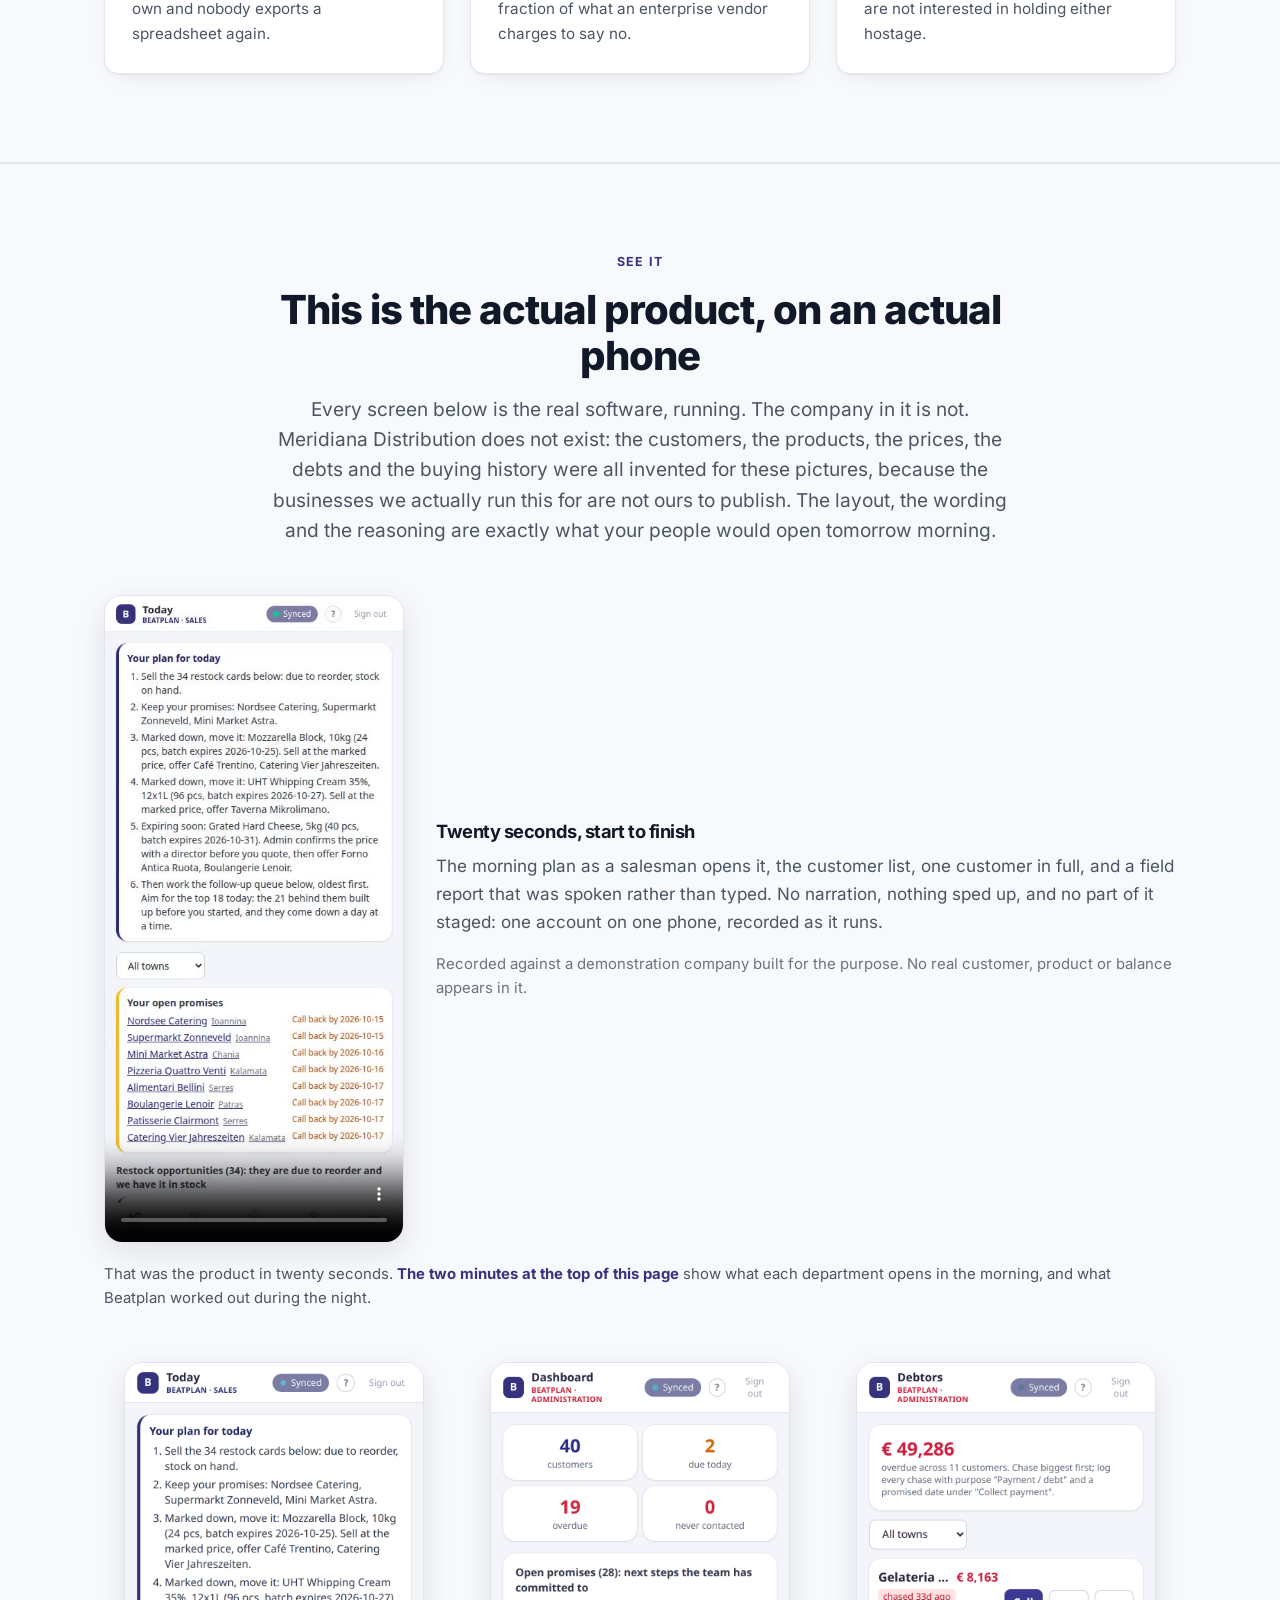
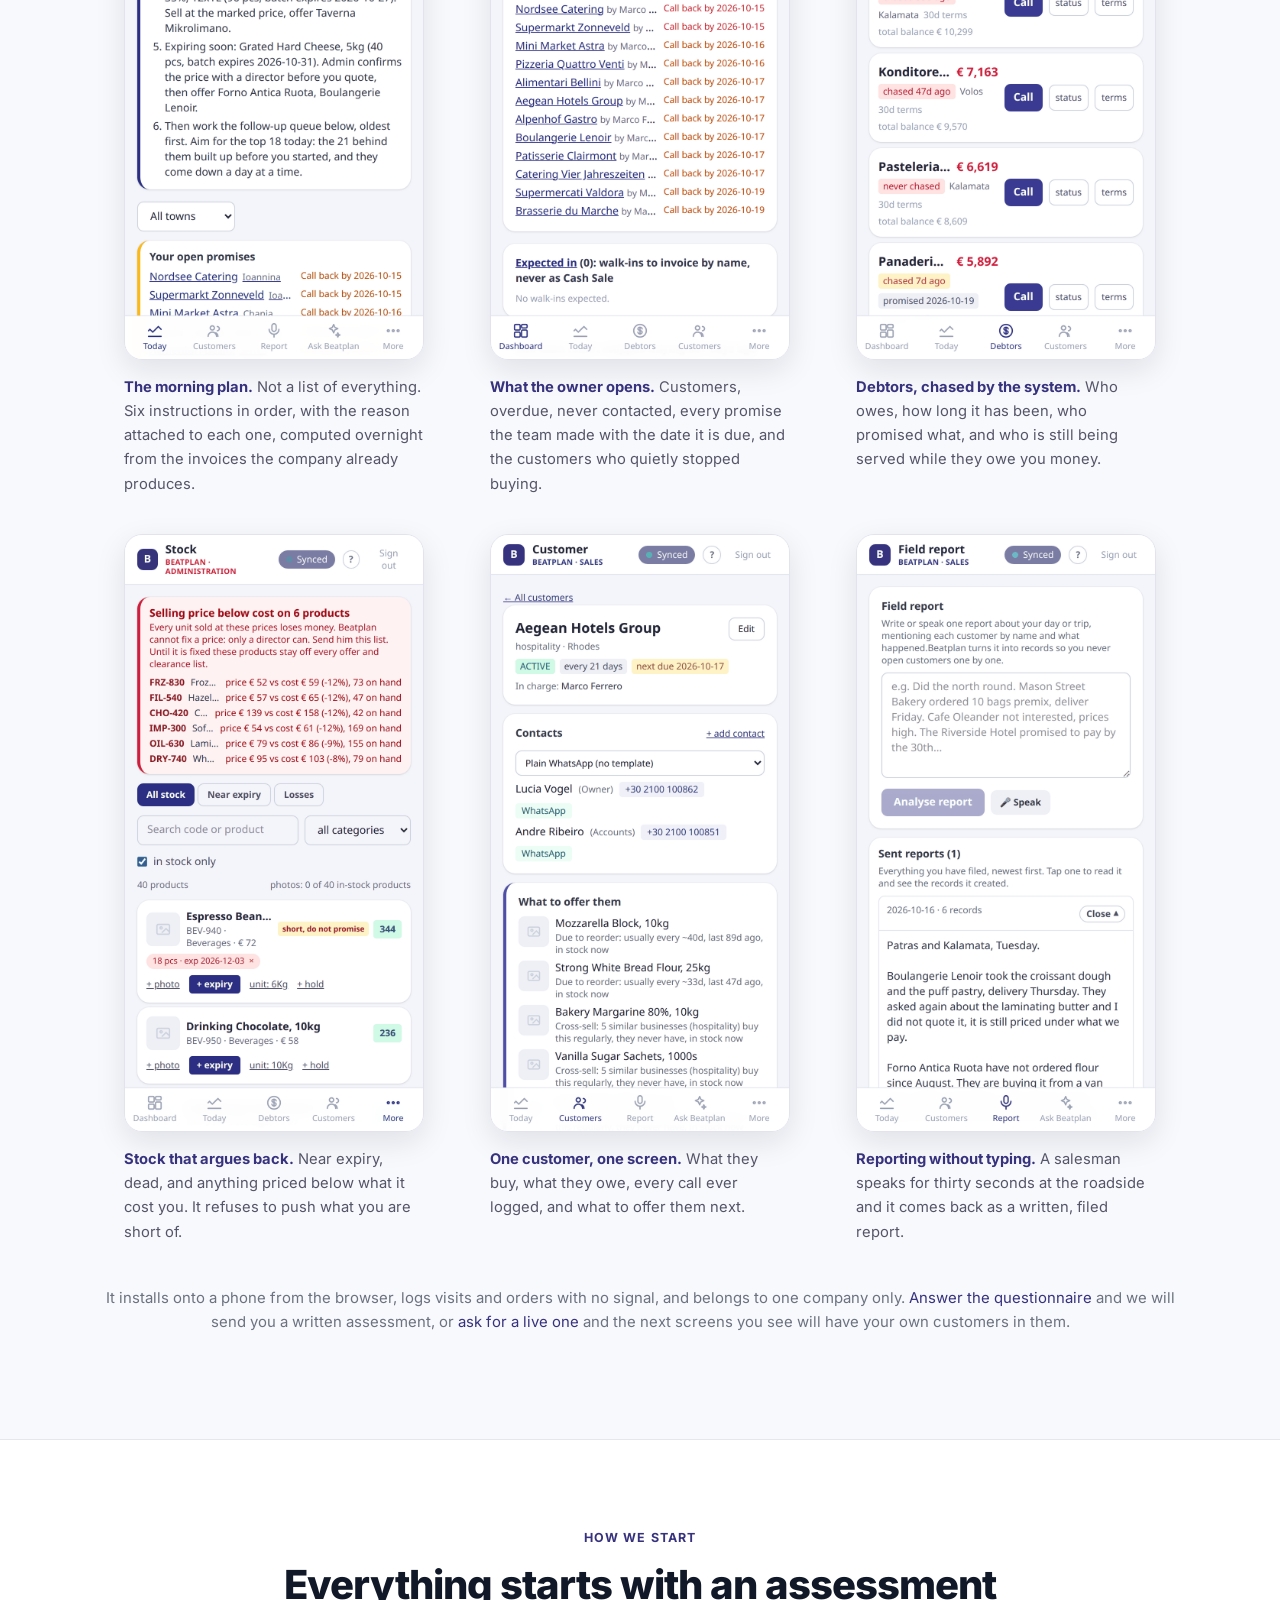
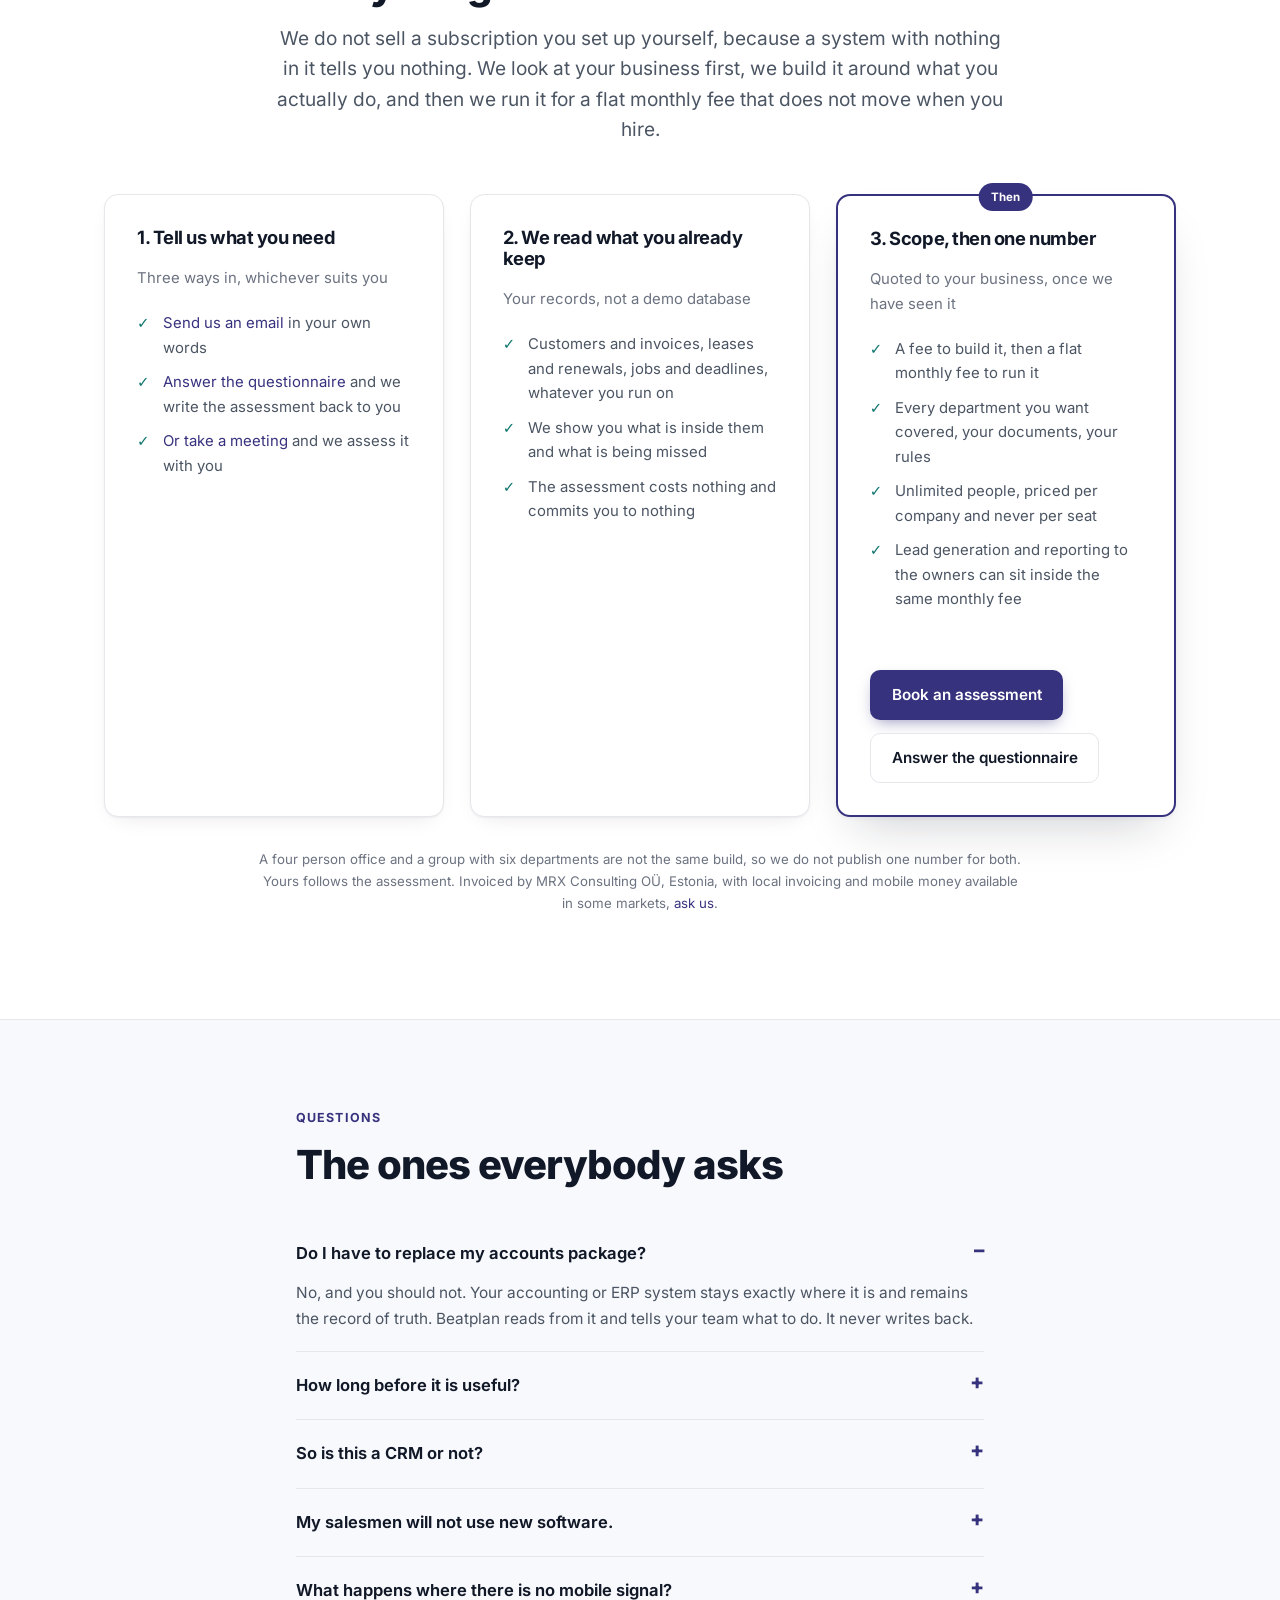
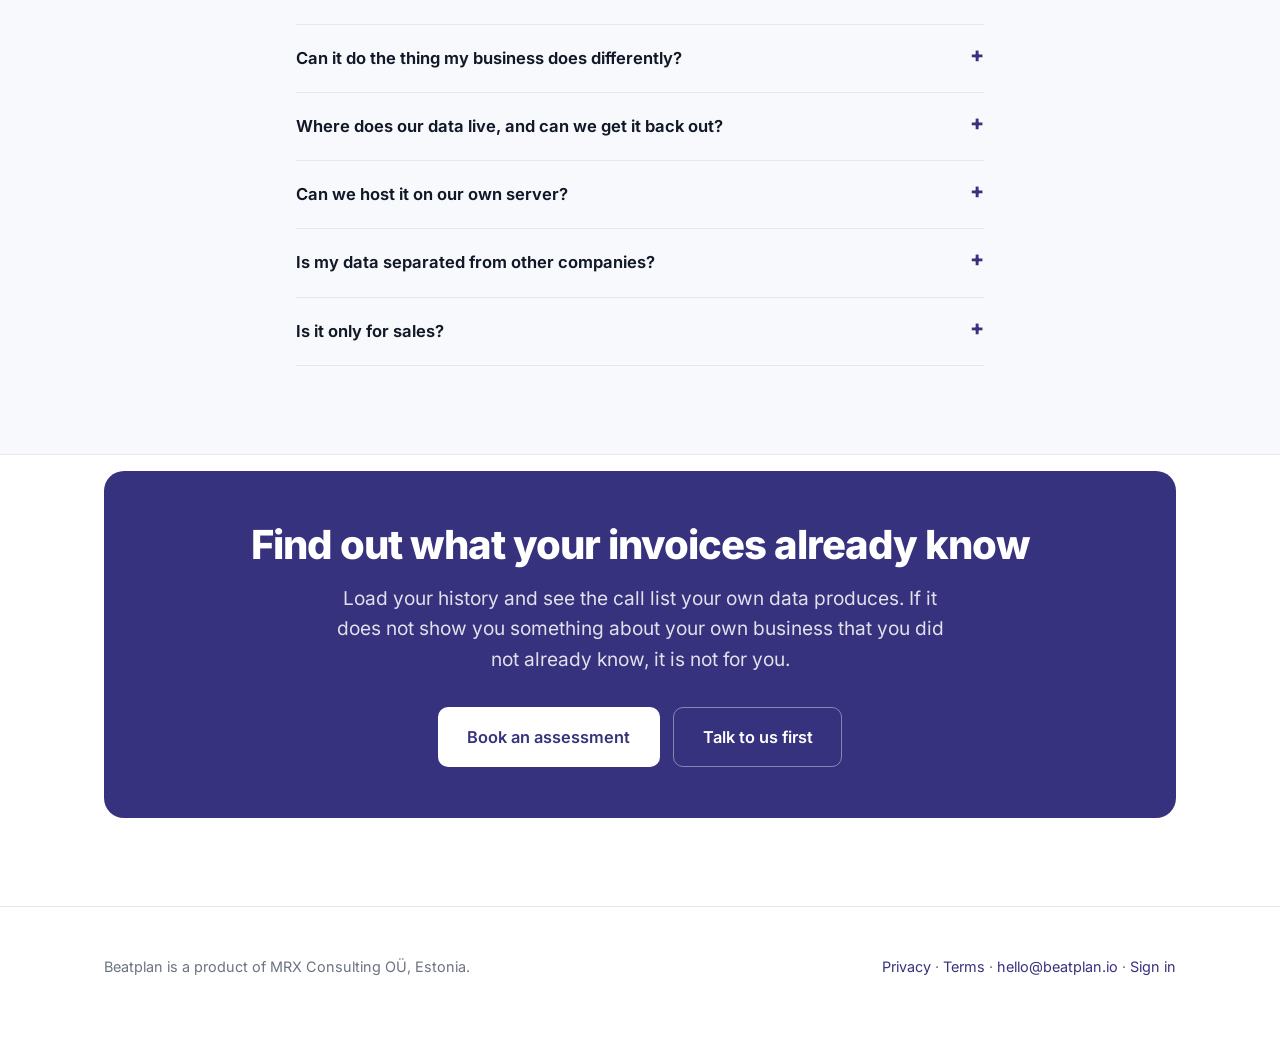
==== commit 9462cd30: "Self-host Inter, correct privacy disclosures, send lang on assessment, language-based Greek redirect" ====
--- a/index.html
+++ b/index.html
@@ -35,9 +35,7 @@
 <link rel="icon" href="/favicon.ico" sizes="any">
 <link rel="icon" type="image/png" sizes="32x32" href="/favicon-32.png">
 <link rel="apple-touch-icon" href="/apple-touch-icon.png">
-<link rel="preconnect" href="https://fonts.googleapis.com">
-<link rel="preconnect" href="https://fonts.gstatic.com" crossorigin>
-<link href="https://fonts.googleapis.com/css2?family=Inter:wght@400;500;600;700;800&display=swap" rel="stylesheet">
+<link href="/fonts/inter.css" rel="stylesheet">
 <link rel="stylesheet" href="/app.css">
 <link rel="alternate" hreflang="en" href="https://beatplan.io/">
 <link rel="alternate" hreflang="el" href="https://beatplan.io/el/">
@@ -719,12 +717,18 @@
   /* Greece gets the Greek site. Choosing EN stores the choice, so the redirect
      never fights the visitor: without that guard, every click on EN would be
      bounced straight back here. */
+  /* Greek is decided by the browser's preferred language, not the clock, so an
+     English speaker in Athens stays here and a Greek speaker in Cyprus or abroad
+     is sent over. Time zone is only the fallback for browsers that report no
+     language list. */
+  var langs = (navigator.languages && navigator.languages.length) ? navigator.languages : [];
+  var prefersEl = langs.length ? /^el\b/i.test(langs[0]) : tz === 'Europe/Athens';
   try {
     if (location.search.indexOf('lang=en') > -1) localStorage.setItem('bp_lang', 'en');
-    if (tz === 'Europe/Athens' && localStorage.getItem('bp_lang') !== 'en') {
+    if (prefersEl && localStorage.getItem('bp_lang') !== 'en') {
       location.replace('/el/'); return;
     }
-  } catch (e) { if (tz === 'Europe/Athens' && location.search.indexOf('lang=en') === -1) { location.replace('/el/'); return; } }
+  } catch (e) { if (prefersEl && location.search.indexOf('lang=en') === -1) { location.replace('/el/'); return; } }
 
   /* Casting is per market, so an African visitor must not be watching the
      European cut. Same time zone test and the same file as /video/ uses.
--- a/fonts/inter.css
+++ b/fonts/inter.css
@@ -0,0 +1,10 @@
+/* Inter (variable, 400-800), served from this site so no visitor IP reaches Google. */
+@font-face{font-family:'Inter';font-style:normal;font-weight:400 800;font-display:swap;
+  src:url(/fonts/inter-greek.woff2) format('woff2');
+  unicode-range:U+0370-0377,U+037A-037F,U+0384-038A,U+038C,U+038E-03A1,U+03A3-03FF}
+@font-face{font-family:'Inter';font-style:normal;font-weight:400 800;font-display:swap;
+  src:url(/fonts/inter-latin-ext.woff2) format('woff2');
+  unicode-range:U+0100-02BA,U+02BD-02C5,U+02C7-02CC,U+02CE-02D7,U+02DD-02FF,U+0304,U+0308,U+0329,U+1D00-1DBF,U+1E00-1E9F,U+1EF2-1EFF,U+2020,U+20A0-20AB,U+20AD-20C4,U+2113,U+2C60-2C7F,U+A720-A7FF}
+@font-face{font-family:'Inter';font-style:normal;font-weight:400 800;font-display:swap;
+  src:url(/fonts/inter-latin.woff2) format('woff2');
+  unicode-range:U+0000-00FF,U+0131,U+0152-0153,U+02BB-02BC,U+02C6,U+02DA,U+02DC,U+0304,U+0308,U+0329,U+2000-206F,U+20AC,U+2122,U+2191,U+2193,U+2212,U+2215,U+FEFF,U+FFFD}
